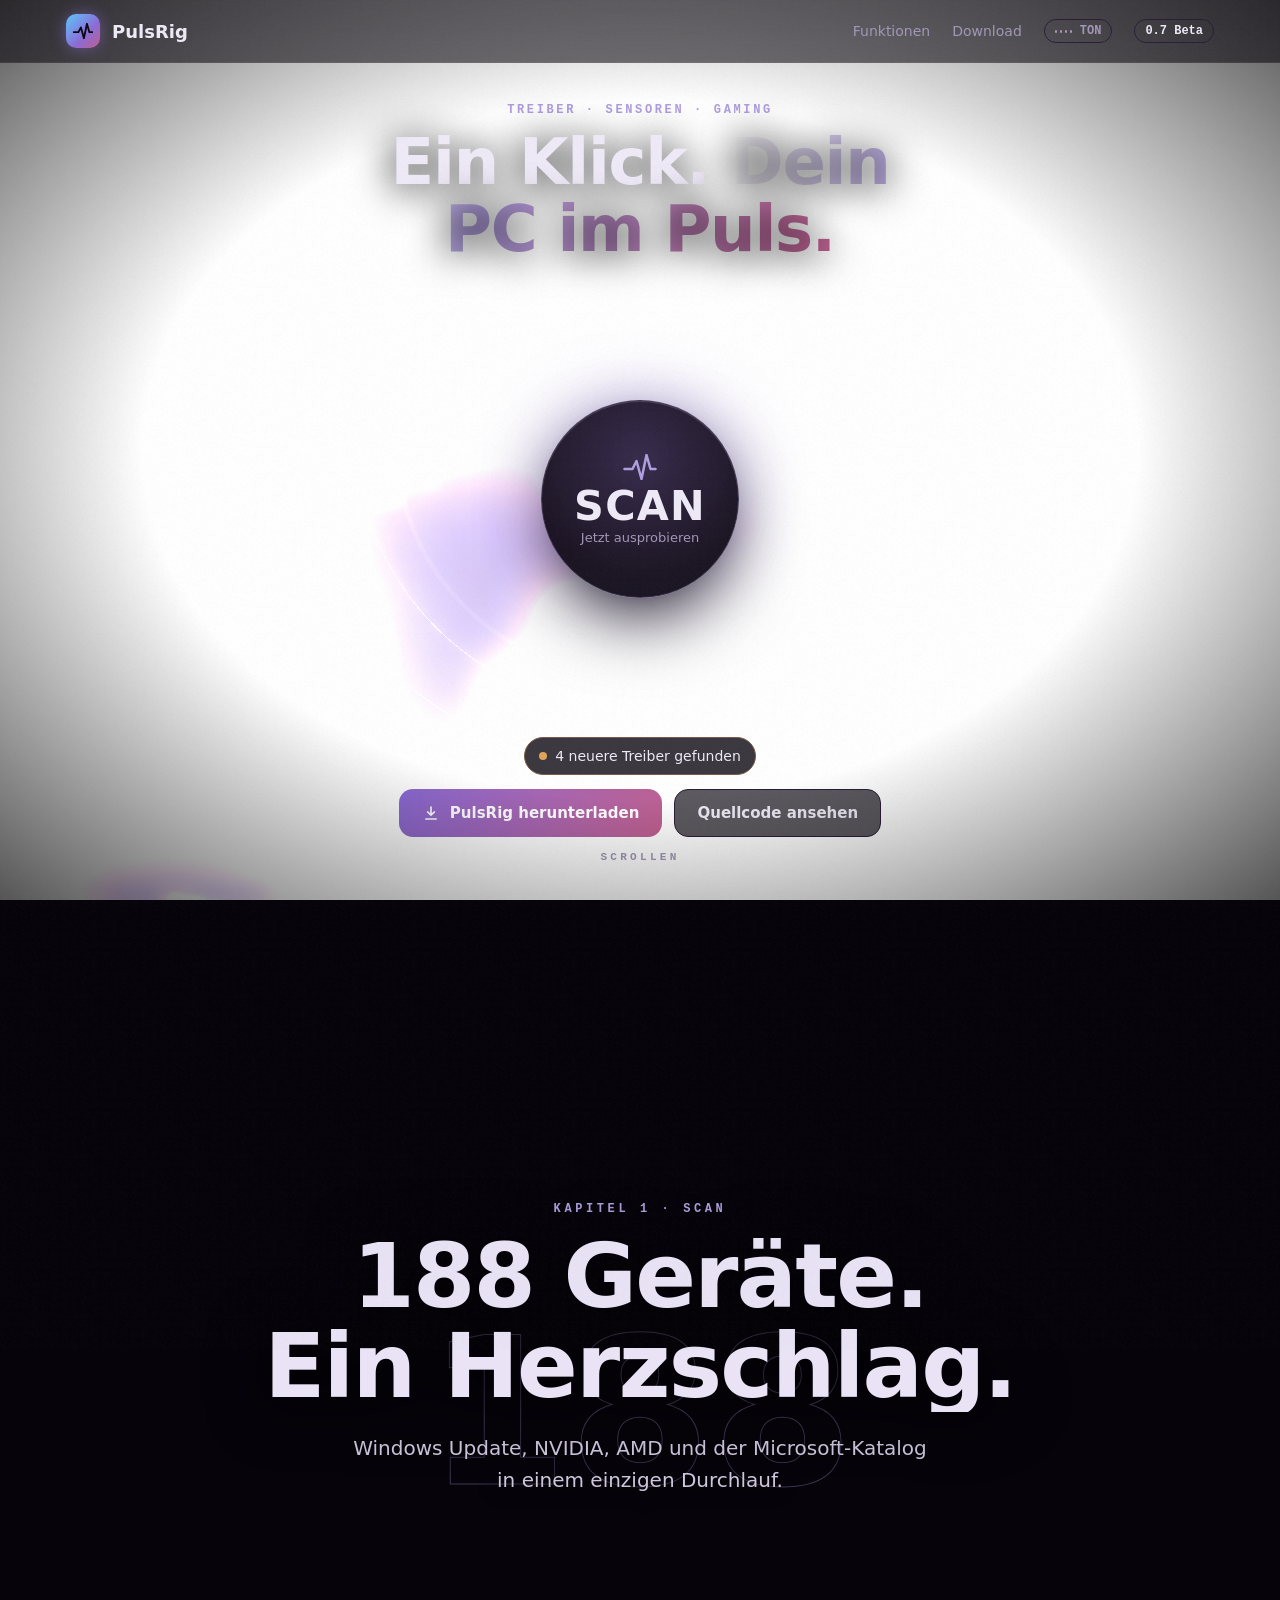
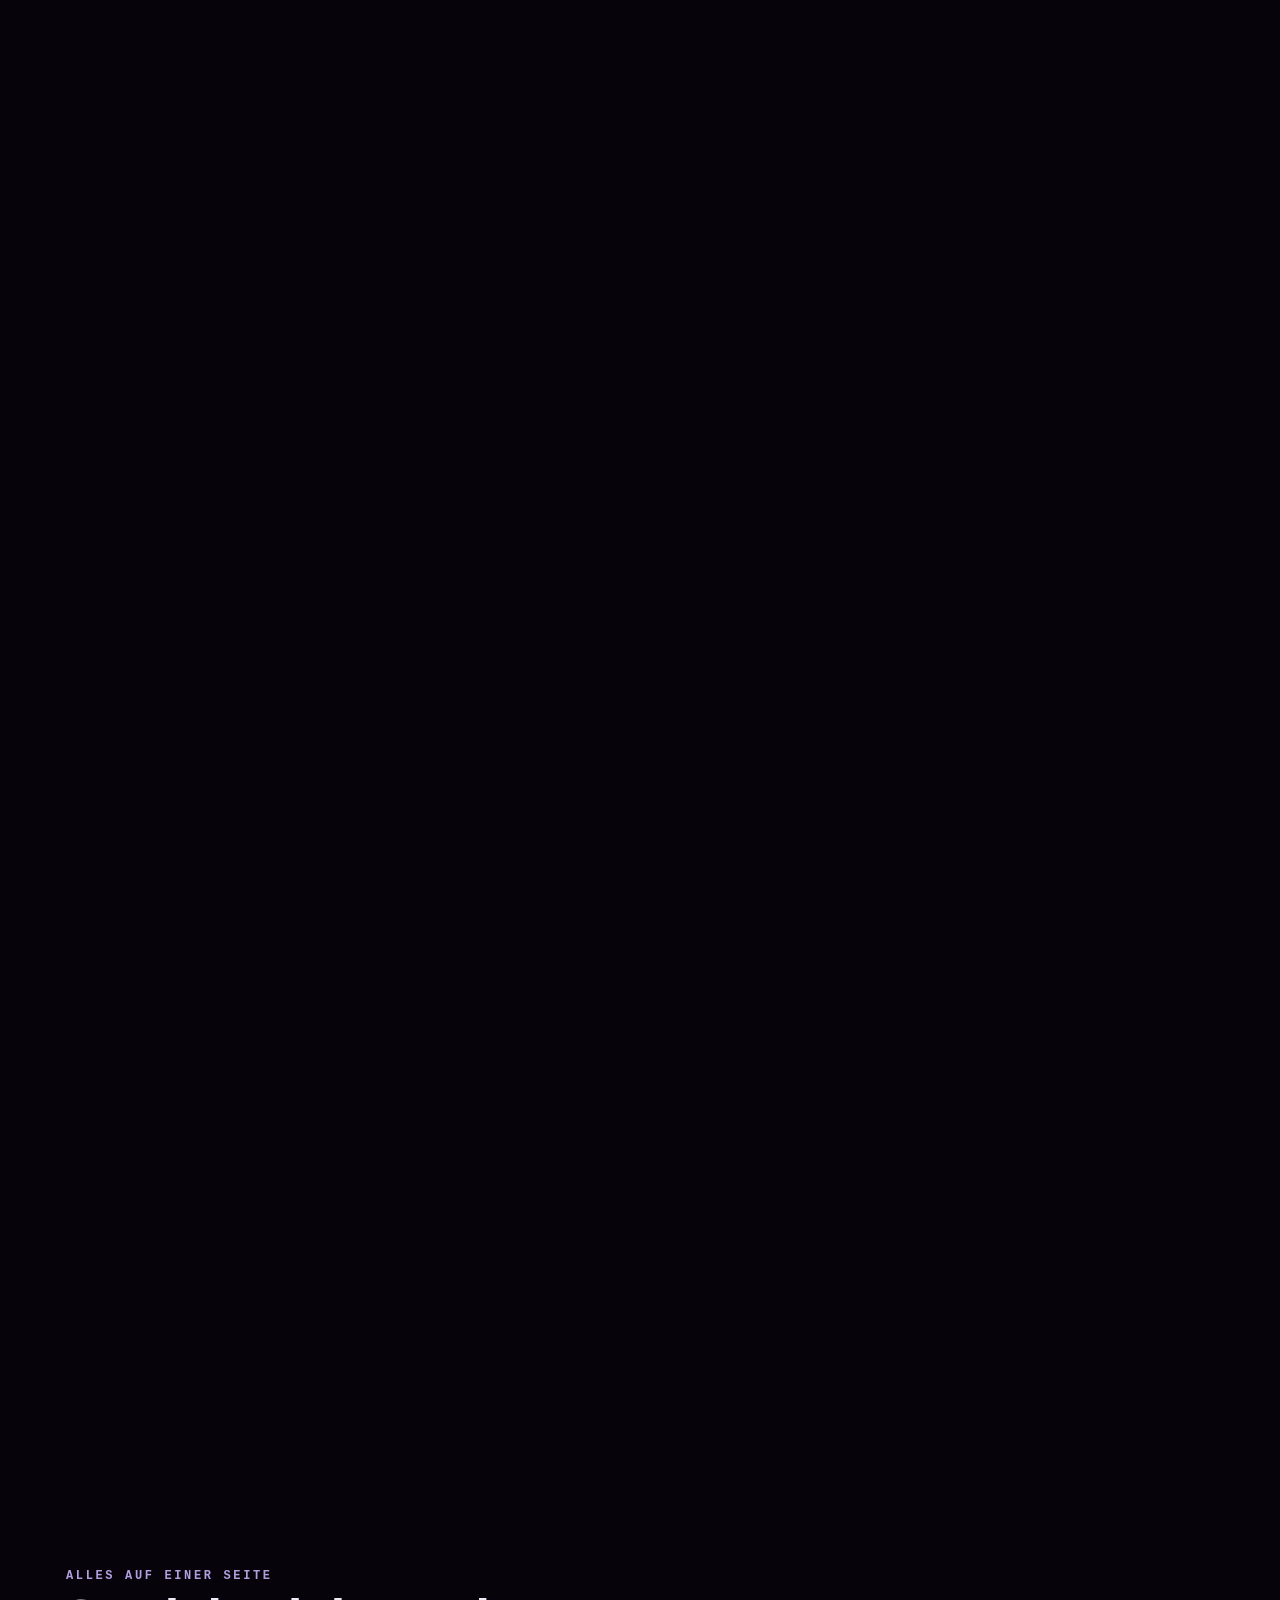
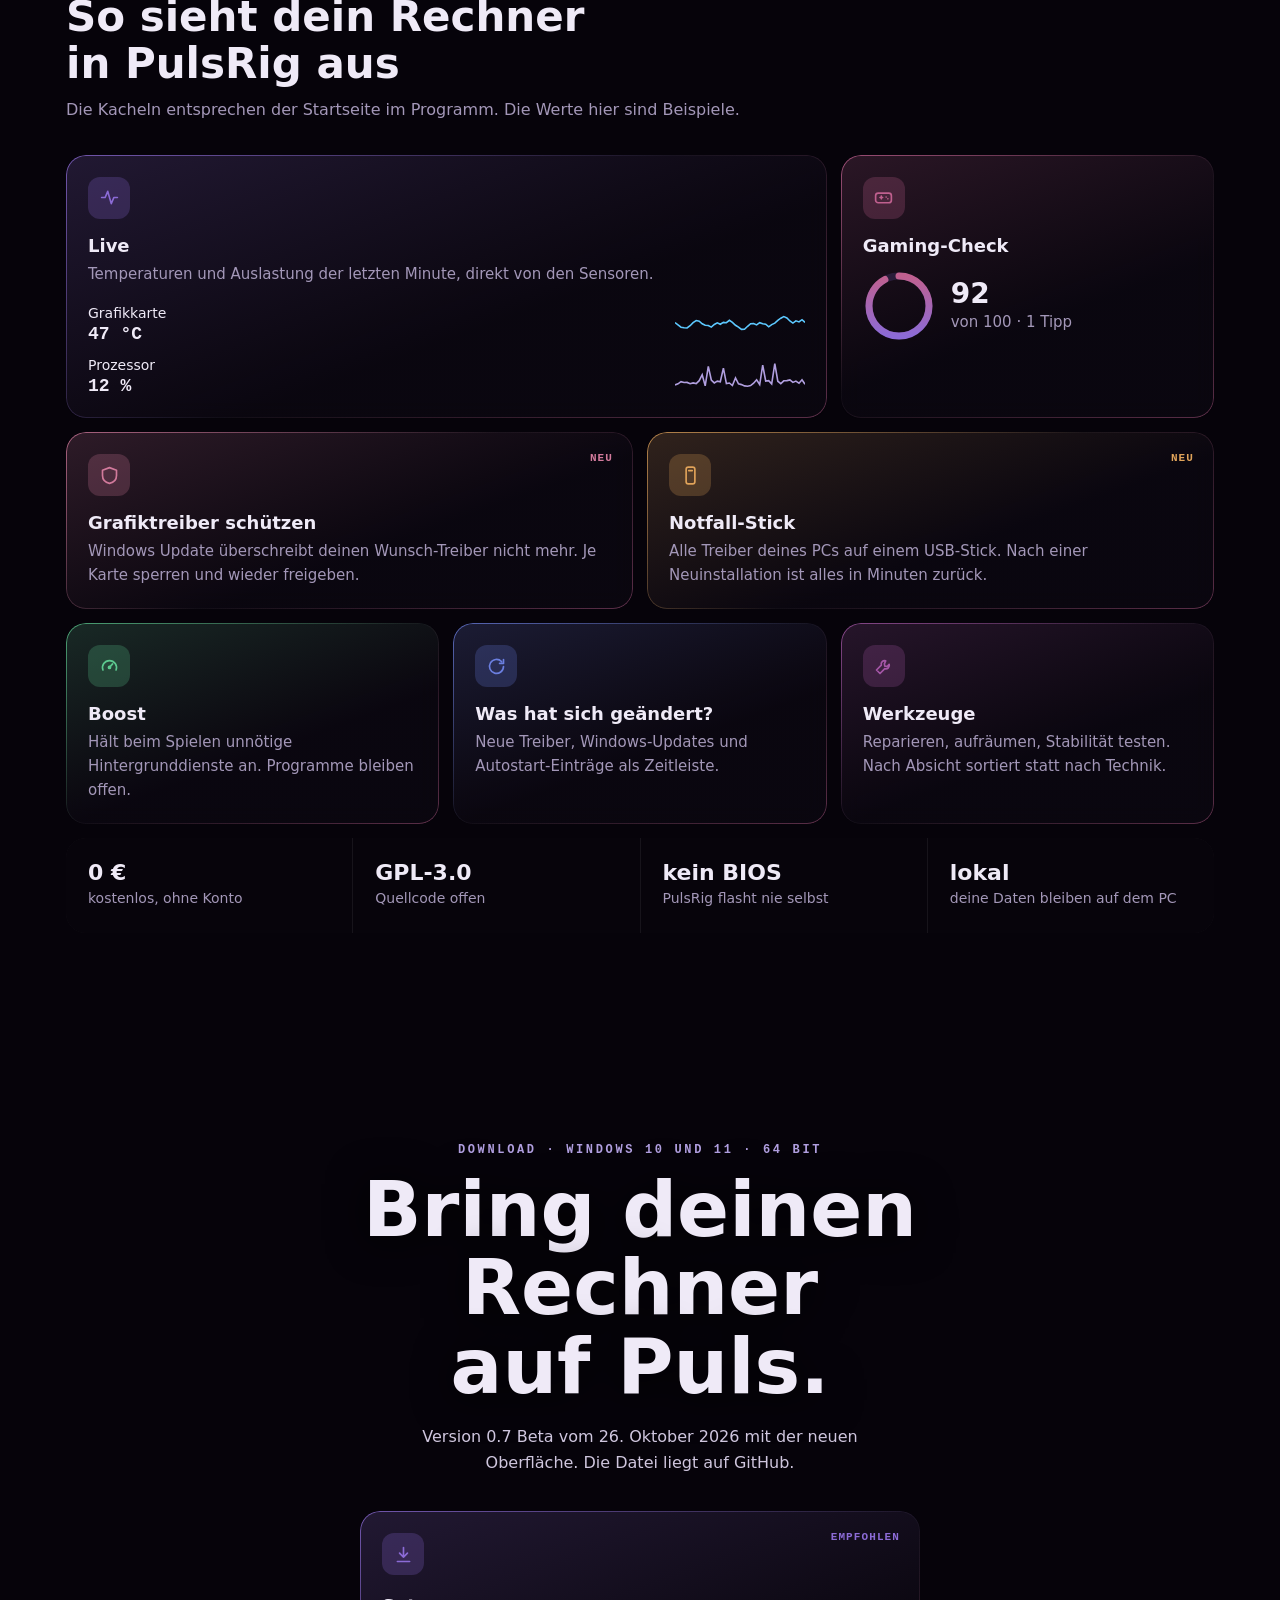
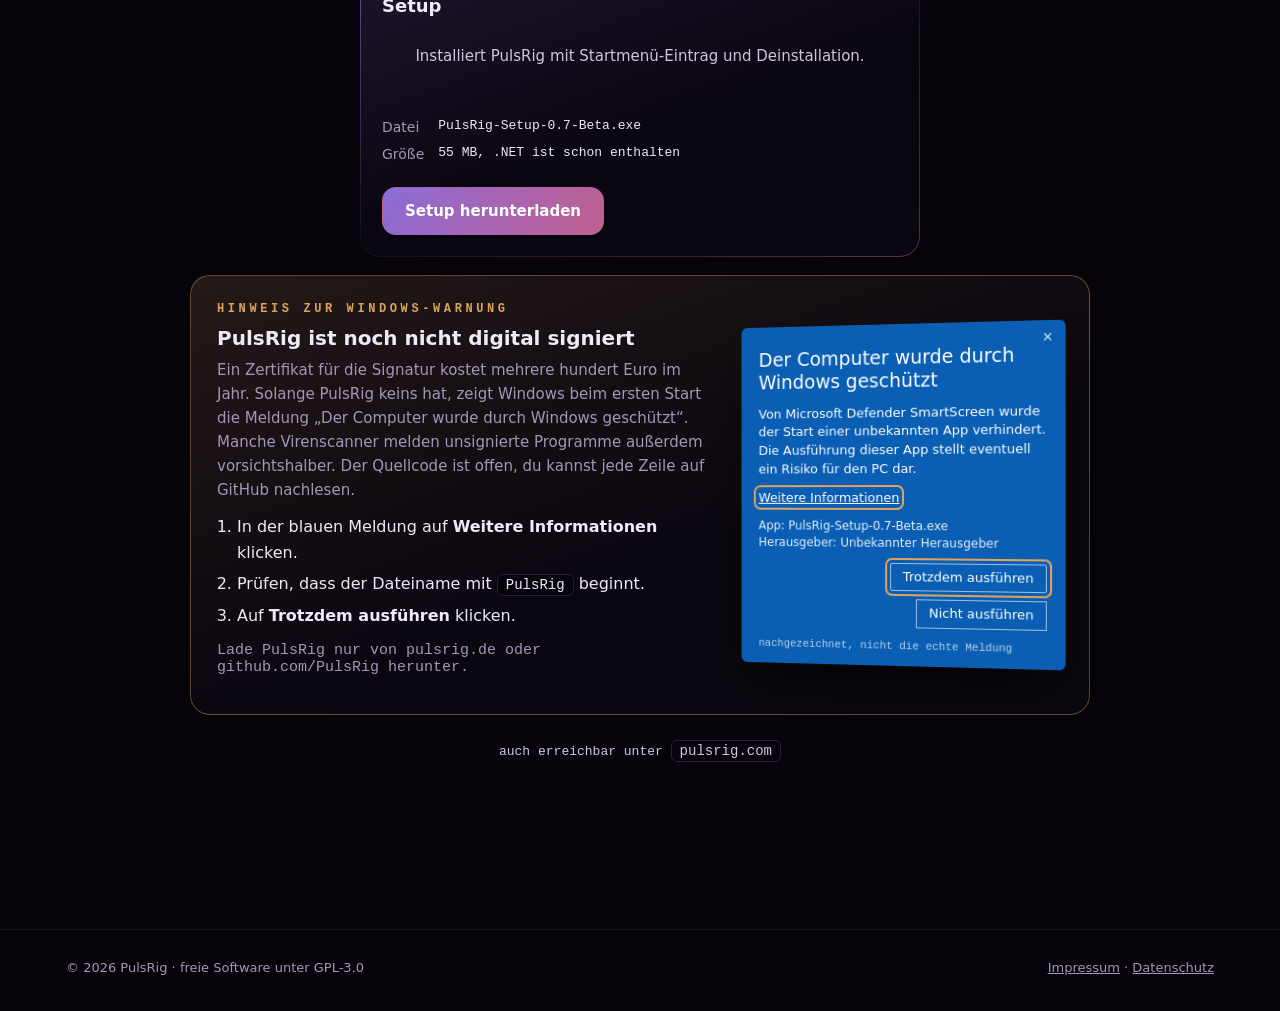
==== index.html @ 53584573 "Besucherzählung mit GoatCounter" ====
<!doctype html>
<html lang="de">
<head>
<meta charset="utf-8">
<meta name="viewport" content="width=device-width,initial-scale=1,viewport-fit=cover">
<title>PulsRig – Treiber, Sensoren, Gaming</title>
<meta name="description" content="PulsRig sucht neuere Treiber, zeigt Temperaturen live und macht deinen Windows-PC fit fürs Spielen. Kostenlos und quelloffen (GPL-3.0).">
<meta name="theme-color" content="#06030a">
<link rel="icon" href="data:image/svg+xml,%3Csvg xmlns='http://www.w3.org/2000/svg' viewBox='0 0 66 52'%3E%3Cpath d='M2 30h16l8-16 10 36 10-48 8 28h10' fill='none' stroke='%238c6bd6' stroke-width='6' stroke-linecap='round' stroke-linejoin='round'/%3E%3C/svg%3E">
<link rel="stylesheet" href="fonts/fonts.css">
<style>
/* Layout: eine durchgehende WebGL-Welt hinter der Seite – Herzmonitor-Ring im Zentrum einer Galaxie, die Kamera fliegt beim Scrollen hindurch. Inhalte schweben als Bento-Kacheln davor. */
:root{
  --bg:#06030a; --card:#0b0710; --line:#2a1d3a; --fg:#efeaf7; --muted:#a397b8;
  --a1:#8c6bd6; --a2:#a657a8; --a3:#c0608f; --ring:#b19fe0;
  --t-indigo:#6b7fe0; --t-rose:#d27a9c; --t-amber:#e0a35a; --t-green:#5cc98f;
  --display:"Unbounded","Segoe UI",system-ui,sans-serif;
  --body:"IBM Plex Sans","Segoe UI",system-ui,sans-serif;
  --mono:"JetBrains Mono",Consolas,ui-monospace,monospace;
  color-scheme:dark;
}
*{box-sizing:border-box}
html{scroll-padding-top:env(safe-area-inset-top,0px)}
body{margin:0;background:var(--bg);color:var(--fg);font:16px/1.6 var(--body);overflow-x:hidden}
[hidden]{display:none!important}
.wrap{max-width:1180px;margin:0 auto;padding-left:max(16px,env(safe-area-inset-left,0px));padding-right:max(16px,env(safe-area-inset-right,0px))}
a{color:inherit}
:focus-visible{outline:2px solid var(--ring);outline-offset:3px;border-radius:8px}
#gl{position:fixed;inset:0;width:100%;height:100%;z-index:0;display:block;background:radial-gradient(1000px 700px at 50% 40%,#150a24,var(--bg))}
main,header,footer{position:relative;z-index:1}

body::before{content:"";position:fixed;inset:0 0 auto;height:env(safe-area-inset-top,0px);z-index:10;background:var(--bg)}
header{position:sticky;top:env(safe-area-inset-top,0px);z-index:9;backdrop-filter:blur(12px);background:color-mix(in srgb,var(--bg) 55%,transparent);border-bottom:1px solid #ffffff0d}
header .wrap{display:flex;align-items:center;justify-content:space-between;gap:16px;padding-block:14px}
.logo{display:flex;align-items:center;gap:12px;font:700 18px var(--display);text-decoration:none}
.mark{width:34px;height:34px;border-radius:10px;display:grid;place-items:center;background:linear-gradient(135deg,#5cc8ff,var(--a1) 60%,var(--a3));box-shadow:0 0 18px -4px var(--a1)}
.mark svg{width:20px;height:16px}
nav{display:flex;align-items:center;gap:22px;font-size:14px;color:var(--muted)}
nav a{text-decoration:none}nav a:hover{color:var(--fg)}
.pill{font:600 12px var(--mono);border:1px solid var(--line);border-radius:999px;padding:4px 10px;color:var(--fg)}
.snd{background:none;cursor:pointer;display:inline-flex;align-items:center;gap:2px;color:var(--muted)}.snd i{width:2px;height:3px;background:currentColor;border-radius:1px;margin-right:1px}.snd i:last-of-type{margin-right:6px}
.snd[aria-pressed=true]{color:var(--fg);border-color:#b19fe080}.snd[aria-pressed=true] i{animation:eq .9s ease-in-out infinite}.snd i:nth-child(2){animation-delay:-.3s}.snd i:nth-child(3){animation-delay:-.6s}.snd i:nth-child(4){animation-delay:-.15s}
@keyframes eq{50%{height:11px}}
@media(max-width:700px){nav a{display:none}}

/* Hero */
.hero{position:relative;height:calc(100svh - 64px);min-height:620px;display:grid;grid-template-rows:auto 1fr auto;text-align:center;padding-block:40px 36px}
.eyebrow{font:600 12px var(--mono);letter-spacing:.22em;text-transform:uppercase;color:var(--ring)}
h1{font:800 clamp(32px,5.2vw,64px)/1.04 var(--display);margin:12px auto 0;max-width:18ch;text-wrap:balance;letter-spacing:-.02em;text-shadow:0 4px 40px #000}
h1 em{font-style:normal;background:linear-gradient(100deg,#fff,var(--ring) 35%,var(--a3));-webkit-background-clip:text;background-clip:text;color:transparent}
.scan{place-self:center;width:clamp(150px,22vh,220px);aspect-ratio:1;border-radius:50%;border:1px solid #b19fe040;cursor:pointer;color:var(--fg);
  background:radial-gradient(circle at 50% 30%,#2a1d40ee,#0d0715f0 70%);box-shadow:0 30px 80px -20px #000,inset 0 1px 0 #ffffff22,0 0 0 12px #ffffff06,0 0 80px -20px var(--a1);
  display:grid;place-content:center;gap:2px;font-family:var(--body);transition:transform .3s,box-shadow .3s}
.scan:hover{transform:scale(1.04);box-shadow:0 30px 80px -20px #000,inset 0 1px 0 #ffffff22,0 0 0 12px #ffffff0a,0 0 120px -10px var(--a1)}
.scan svg{width:38px;height:26px;margin:0 auto 4px}
.scan b{font:700 clamp(28px,4.6vh,44px)/1 var(--body);letter-spacing:.03em}
.scan small{color:var(--muted);font-size:13px;font-variant-numeric:tabular-nums}
.below{display:flex;flex-direction:column;align-items:center;gap:14px}
.found{display:inline-flex;align-items:center;gap:8px;font-size:14px;padding:7px 14px;border-radius:999px;background:#0b0710cc;border:1px solid color-mix(in srgb,var(--t-amber) 45%,var(--line));transition:opacity .4s}
.found i{width:8px;height:8px;border-radius:50%;background:var(--t-amber)}
.cta{display:flex;flex-wrap:wrap;justify-content:center;gap:12px}
.btn{display:inline-flex;align-items:center;gap:10px;padding:14px 22px;border-radius:14px;font:600 15px var(--body);text-decoration:none;border:1px solid var(--line);background:#0b0710aa;backdrop-filter:blur(8px);transition:transform .2s,box-shadow .2s,border-color .2s}
.btn.primary{background:linear-gradient(120deg,var(--a1),var(--a3));color:#fff;border-color:transparent}
.btn.primary:hover{transform:translateY(-2px);box-shadow:0 12px 40px -10px var(--a2)}
.btn.ghost:hover{border-color:var(--a1)}
.meta{font:13px var(--mono);color:var(--muted)}
.cue{font:600 11px var(--mono);letter-spacing:.3em;color:var(--muted);animation:cue 2s ease-in-out infinite}
@keyframes cue{50%{transform:translateY(6px);opacity:.5}}

/* Kapitel */
.chapters{position:relative;height:420vh}
.pin{position:sticky;top:0;height:100vh;display:grid;place-items:center;overflow:hidden}
.chap{position:absolute;max-width:min(980px,94vw);text-align:center;padding-inline:16px;transition:opacity .6s,transform 1s cubic-bezier(.2,.8,.2,1),filter .7s}
.chap:not(.on){opacity:0;transform:scale(1.15) translateY(20px);filter:blur(14px)}
.k{font:600 12px var(--mono);letter-spacing:.3em;color:var(--ring)}
.chap h2{font:800 clamp(36px,7vw,96px)/1 var(--display);margin:16px 0 0;text-wrap:balance;letter-spacing:-.02em;
  background:linear-gradient(100deg,#e9e3f5 40%,#fff 50%,#e9e3f5 60%);background-size:250% 100%;-webkit-background-clip:text;background-clip:text;color:transparent;animation:sweep 5s linear infinite;filter:drop-shadow(0 6px 30px #000)}
@keyframes sweep{from{background-position:150% 0}to{background-position:-100% 0}}
.chap p{color:#cfc6de;font-size:clamp(16px,1.8vw,20px);max-width:46ch;margin:20px auto 0;text-shadow:0 2px 20px #000}
.num{font:800 clamp(80px,16vw,220px)/1 var(--display);color:transparent;-webkit-text-stroke:1px #b19fe055;position:absolute;inset:auto 0 -.1em;z-index:-1;font-variant-numeric:tabular-nums}
.prog{position:absolute;bottom:40px;left:50%;transform:translateX(-50%);display:flex;gap:8px}
.prog i{width:34px;height:3px;border-radius:2px;background:#ffffff1a;overflow:hidden;position:relative}
.prog i b{position:absolute;inset:0;background:var(--ring);transform-origin:left;transform:scaleX(0)}

/* Bento */
section.blk{padding-block:90px}
.sec-head{display:flex;flex-direction:column;gap:10px;margin-bottom:32px;max-width:700px}
h2.h{font:700 clamp(26px,3.4vw,42px)/1.12 var(--display);margin:0;text-wrap:balance}
.sec-head p{margin:0;color:var(--muted)}
.bento{display:grid;grid-template-columns:repeat(6,1fr);gap:14px}
.tile{--tone:var(--a1);position:relative;grid-column:span 2;min-width:0;padding:22px;border-radius:20px;background:linear-gradient(160deg,color-mix(in srgb,var(--tone) 18%,#0b0710e6),#0b0710e6 60%);backdrop-filter:blur(10px);transform-style:preserve-3d;transition:transform .15s ease-out}
.tile::before{content:"";position:absolute;inset:0;border-radius:inherit;padding:1px;background:linear-gradient(150deg,color-mix(in srgb,var(--tone) 75%,transparent),#ffffff08 50%,color-mix(in srgb,var(--a3) 45%,transparent));-webkit-mask:linear-gradient(#000 0 0) content-box,linear-gradient(#000 0 0);-webkit-mask-composite:xor;mask-composite:exclude;pointer-events:none}
.tile::after{content:"";position:absolute;inset:0;border-radius:inherit;pointer-events:none;opacity:0;transition:opacity .3s;background:radial-gradient(320px circle at var(--mx,50%) var(--my,50%),color-mix(in srgb,var(--tone) 26%,transparent),transparent 60%)}
.tile:hover::after{opacity:1}
.tile.wide{grid-column:span 3}.tile.big{grid-column:span 4}
.ic{width:42px;height:42px;border-radius:12px;display:grid;place-items:center;background:color-mix(in srgb,var(--tone) 24%,transparent);color:var(--tone);transform:translateZ(34px)}
.ic svg{width:21px;height:21px;fill:none;stroke:currentColor;stroke-width:1.9;stroke-linecap:round;stroke-linejoin:round}
.tile h3{font:600 18px var(--display);margin:16px 0 6px;transform:translateZ(20px)}
.tile p{margin:0;color:var(--muted);font-size:15px;transform:translateZ(10px)}
.tag{position:absolute;top:20px;right:20px;font:600 11px var(--mono);letter-spacing:.1em;color:var(--tone)}
.live{display:grid;gap:10px;margin-top:16px}
.lv{display:grid;grid-template-columns:1fr 130px;align-items:center;gap:12px;font-size:14px}
.lv b{display:block;font:600 18px var(--mono);font-variant-numeric:tabular-nums}
.lv svg{width:130px;height:30px}.lv path{fill:none;stroke-width:1.6}
.gauge{display:flex;align-items:center;gap:16px;margin-top:14px}
.gauge svg{width:72px;height:72px}.gauge b{font:700 28px var(--display)}
@media(max-width:900px){.tile,.tile.wide{grid-column:span 3}.tile.big{grid-column:span 6}}
@media(max-width:600px){.bento{grid-template-columns:1fr}.tile,.tile.wide,.tile.big{grid-column:auto}}
.promise{display:grid;grid-template-columns:repeat(4,1fr);gap:1px;background:#ffffff12;border-radius:20px;overflow:hidden;margin-top:14px}
@media(max-width:800px){.promise{grid-template-columns:1fr 1fr}}
.promise div{background:#06030ae0;padding:22px}
.promise strong{display:block;font:700 22px var(--display)}
.promise span{color:var(--muted);font-size:14px}
.dl{text-align:center;padding-block:120px 140px}
.dl h2{font:800 clamp(34px,6vw,80px)/1.02 var(--display);margin:14px auto 0;max-width:14ch;text-wrap:balance;text-shadow:0 4px 40px #000}
.dl p{color:#cfc6de;max-width:52ch;margin:18px auto 30px}
.files{display:grid;grid-template-columns:1fr;gap:14px;max-width:560px;margin:36px auto 0;text-align:left}
@media(max-width:700px){.files{grid-template-columns:1fr}}
.file{display:flex;flex-direction:column;gap:4px}
.file dl{display:grid;grid-template-columns:auto 1fr;gap:4px 14px;margin:14px 0 18px;font-size:14px}
.file dt{color:var(--muted)}.file dd{margin:0;font-family:var(--mono);font-size:13px;overflow-wrap:anywhere}
.file .btn{align-self:flex-start;margin-top:auto}
.warn{display:grid;grid-template-columns:1.2fr .8fr;gap:28px;align-items:center;max-width:900px;margin:18px auto 0;text-align:left;padding:26px;border-radius:20px;
  background:linear-gradient(160deg,color-mix(in srgb,var(--t-amber) 12%,#0b0710e6),#0b0710e6 60%);border:1px solid color-mix(in srgb,var(--t-amber) 40%,transparent);backdrop-filter:blur(10px)}
@media(max-width:800px){.warn{grid-template-columns:1fr}}
.warn h3{font:600 20px var(--display);margin:10px 0 8px}
.warn p{margin:0 0 12px;max-width:none;color:var(--muted);font-size:15px}
.warn ol{margin:0 0 14px;padding-left:20px;display:grid;gap:6px}
.warn li b{color:var(--fg)}
.ss{margin:0;background:#0a5fb4;color:#fff;border-radius:6px;padding:18px 18px 14px;font:13px/1.45 "Segoe UI",system-ui,sans-serif;position:relative;box-shadow:0 20px 50px -15px #000;transform:perspective(900px) rotateY(-8deg)}
.ss-x{position:absolute;top:8px;right:12px;opacity:.8}
.ss-t{font-size:19px;line-height:1.2;margin:4px 0 12px;font-weight:300}
.ss-p{margin-bottom:10px}.ss-p.small{font-size:12px;opacity:.9}
.ss-l{margin-bottom:10px}
.ss-b{display:flex;gap:8px;justify-content:flex-end;flex-wrap:wrap}
.box{border:1px solid #ffffff99;padding:4px 12px}
.hl{outline:2px solid var(--t-amber);outline-offset:3px;border-radius:2px;text-decoration:underline}
.box.hl{text-decoration:none}
.ss figcaption{margin-top:12px;font:11px var(--mono);opacity:.7}
code{font:14px var(--mono);background:#06030a;border:1px solid var(--line);padding:2px 8px;border-radius:6px}
footer{border-top:1px solid #ffffff12;padding-block:28px;color:var(--muted);font-size:13px;background:#06030ad0}
footer .wrap{display:flex;flex-wrap:wrap;justify-content:space-between;gap:12px}

/* Kino-Schicht */
.grain{position:fixed;inset:-50%;z-index:20;pointer-events:none;opacity:.055;background-image:url("data:image/svg+xml,%3Csvg xmlns='http://www.w3.org/2000/svg' width='160' height='160'%3E%3Cfilter id='n'%3E%3CfeTurbulence baseFrequency='.9' numOctaves='2'/%3E%3C/filter%3E%3Crect width='100%25' height='100%25' filter='url(%23n)'/%3E%3C/svg%3E");animation:grain 1s steps(6) infinite}
@keyframes grain{33%{transform:translate(-4%,3%)}66%{transform:translate(3%,-5%)}}
.vignette{position:fixed;inset:0;z-index:2;pointer-events:none;background:radial-gradient(ellipse at center,transparent 55%,#000a 100%)}
.bars{position:fixed;inset:0;z-index:19;pointer-events:none}
.bars::before,.bars::after{content:"";position:absolute;left:0;right:0;height:0;background:#000;transition:height .8s cubic-bezier(.7,0,.2,1)}
.bars::before{top:0}.bars::after{bottom:0}
body.cine .bars::before,body.cine .bars::after{height:8vh}
#intro{position:fixed;inset:0;z-index:30;background:#000;display:grid;place-items:center;transition:opacity 1.1s ease .1s}
#intro.done{opacity:0;pointer-events:none}
#intro svg{width:min(1100px,96vw);height:200px;overflow:visible}
#intro .ecg{fill:none;stroke:#d9cfff;stroke-width:3;stroke-linecap:round;stroke-linejoin:round;filter:drop-shadow(0 0 6px #b19fe0) drop-shadow(0 0 22px #8c6bd6) drop-shadow(0 0 60px #c0608f);stroke-dasharray:2600;stroke-dashoffset:2600;animation:ecg 2.3s cubic-bezier(.6,0,.3,1) forwards}
@keyframes ecg{to{stroke-dashoffset:0}}
#intro .word{position:absolute;font:800 clamp(40px,9vw,128px)/1 var(--display);color:transparent;background:linear-gradient(90deg,#fff0,#fff 40%,#c9bbf0 50%,#fff 60%,#fff0);background-size:300% 100%;-webkit-background-clip:text;background-clip:text;opacity:0;animation:word 1.7s ease 2s forwards}
@keyframes word{0%{opacity:0;letter-spacing:.7em;background-position:100% 0;filter:blur(14px)}60%{opacity:1;filter:blur(0)}100%{opacity:1;letter-spacing:.12em;background-position:0 0}}
#intro .sub{position:absolute;top:calc(50% + clamp(50px,7vw,100px));font:600 12px var(--mono);letter-spacing:.5em;color:#b19fe0;opacity:0;animation:fade 1s ease 2.9s forwards}
@keyframes fade{to{opacity:1}}
#intro .bar{position:absolute;left:0;right:0;height:11vh;background:#000;z-index:2}
#intro .bar.t{top:0}#intro .bar.b{bottom:0}
#skip{position:absolute;right:max(20px,env(safe-area-inset-right,0px));bottom:calc(11vh + 16px);z-index:3;background:none;border:1px solid #ffffff30;color:#ffffffa0;font:600 12px var(--mono);letter-spacing:.14em;padding:8px 14px;border-radius:999px;cursor:pointer}
.flash{position:fixed;inset:0;z-index:29;pointer-events:none;background:radial-gradient(circle,#fff,#c9bbf0 12%,#8c6bd6 30%,transparent 70%);opacity:0}
.flash.go{animation:flash 1.3s ease-out}
@keyframes flash{0%{opacity:.4;transform:scale(.2)}100%{opacity:0;transform:scale(2.6)}}
.hero>*{transition:transform 1.4s cubic-bezier(.2,.8,.2,1),filter 1.4s,opacity 1.4s}
body.pre-intro .hero>*{transform:translateY(30px) scale(.94);filter:blur(8px)}

.rv{transition:transform .9s cubic-bezier(.2,.7,.2,1)}
.rv.pre{transform:translateY(30px)}
@media (prefers-reduced-motion:reduce){*,*::before,*::after{animation:none!important;transition:none!important}#intro{display:none}.rv.pre{transform:none}
  .chapters{height:auto}.pin{position:static;height:auto;display:grid;gap:80px;padding-block:80px}.chap{position:static}.chap:not(.on){opacity:1;transform:none;filter:none}.prog,.num{display:none}}
</style>
</head>
<body>

<canvas id="gl" aria-hidden="true"></canvas>
<div class="vignette" aria-hidden="true"></div>
<div class="bars" aria-hidden="true"></div>
<div class="grain" aria-hidden="true"></div>
<div class="flash" id="flash" aria-hidden="true"></div>
<div id="intro" aria-hidden="true">
  <div class="bar t"></div><div class="bar b"></div>
  <svg viewBox="0 0 1100 200"><path class="ecg" d="M0 110 H330 l20 -12 l14 12 h40 l16 -90 l22 160 l18 -100 l12 30 h60 l14 -8 l12 8 H700 l20 -12 l14 12 h30 l16 -70 l22 120 l18 -70 h200"/></svg>
  <div class="word">PULSRIG</div>
  <div class="sub">DEIN PC IM TAKT</div>
  <button type="button" id="skip">ÜBERSPRINGEN</button>
</div>

<header>
  <div class="wrap">
    <a class="logo" href="#top" aria-label="PulsRig Startseite">
      <span class="mark"><svg viewBox="0 0 66 52" aria-hidden="true"><path d="M2 30h16l8-16 10 36 10-48 8 28h10" fill="none" stroke="#0b0710" stroke-width="6" stroke-linecap="round" stroke-linejoin="round"/></svg></span>
      PulsRig
    </a>
    <nav><a href="#funktionen">Funktionen</a><a href="#download">Download</a><button type="button" class="pill snd" id="snd" aria-pressed="false" aria-label="Hintergrundklang ein oder aus"><i></i><i></i><i></i><i></i>TON</button><span class="pill">0.7 Beta</span></nav>
  </div>
</header>

<main id="top">
  <div class="hero wrap">
    <div>
      <div class="eyebrow">Treiber · Sensoren · Gaming</div>
      <h1>Ein Klick. <em>Dein PC im Puls.</em></h1>
    </div>
    <button class="scan" id="scan" type="button" aria-label="SCAN ausprobieren">
      <svg viewBox="0 0 66 52" aria-hidden="true"><path d="M2 30h16l8-16 10 36 10-48 8 28h10" fill="none" stroke="#b19fe0" stroke-width="5" stroke-linecap="round" stroke-linejoin="round"/></svg>
      <b>SCAN</b><small id="scanSub">Jetzt ausprobieren</small>
    </button>
    <div class="below">
      <div class="found" id="found"><i></i><span id="foundText">4 neuere Treiber gefunden</span></div>
      <div class="cta">
        <a class="btn primary" href="https://github.com/PulsRig/PulsRig/releases/latest/download/PulsRig-Setup-0.7-Beta.exe">
          <svg width="18" height="18" viewBox="0 0 24 24" fill="none" stroke="currentColor" stroke-width="2.2" stroke-linecap="round" stroke-linejoin="round"><path d="M12 4v11m0 0-4.5-4.5M12 15l4.5-4.5M5 20h14"/></svg>
          PulsRig herunterladen</a>
        <a class="btn ghost" href="https://github.com/PulsRig/PulsRig-Code" target="_blank" rel="noopener">Quellcode ansehen</a>
      </div>
      <div class="cue">SCROLLEN</div>
    </div>
  </div>

  <section class="chapters" id="chapters" aria-label="Was PulsRig macht">
    <div class="pin">
      <div class="chap on"><div class="num">188</div><div class="k">KAPITEL 1 · SCAN</div><h2>188 Geräte. Ein Herzschlag.</h2><p>Windows Update, NVIDIA, AMD und der Microsoft-Katalog in einem einzigen Durchlauf.</p></div>
      <div class="chap"><div class="num">°C</div><div class="k">KAPITEL 2 · LIVE</div><h2>Jedes Grad. Jedes Megahertz.</h2><p>Temperatur, Takt und Auslastung in Echtzeit, auch unter Volllast im Stabilitätstest.</p></div>
      <div class="chap"><div class="num">92</div><div class="k">KAPITEL 3 · BOOST</div><h2>Wenn das Spiel startet, wird es still.</h2><p>Unnötige Dienste pausieren. Der Gaming-Check zeigt, was noch bremst.</p></div>
      <div class="chap"><div class="num">USB</div><div class="k">KAPITEL 4 · SCHUTZ</div><h2>Nichts geht verloren.</h2><p>Grafiktreiber gesperrt gegen Windows Update, alle Treiber auf dem Notfall-Stick.</p></div>
      <div class="prog" aria-hidden="true"><i><b></b></i><i><b></b></i><i><b></b></i><i><b></b></i></div>
    </div>
  </section>

  <section class="blk" id="funktionen">
    <div class="wrap">
      <div class="sec-head rv">
        <div class="eyebrow">Alles auf einer Seite</div>
        <h2 class="h">So sieht dein Rechner in PulsRig aus</h2>
        <p>Die Kacheln entsprechen der Startseite im Programm. Die Werte hier sind Beispiele.</p>
      </div>
      <div class="bento">
        <article class="tile big rv" style="--tone:var(--a1)">
          <div class="ic"><svg viewBox="0 0 24 24"><path d="M3 12h4l3-7 4 14 3-7h4"/></svg></div>
          <h3>Live</h3><p>Temperaturen und Auslastung der letzten Minute, direkt von den Sensoren.</p>
          <div class="live">
            <div class="lv"><span>Grafikkarte<b id="lv1">45 °C</b></span><svg viewBox="0 0 130 30"><path id="sp1" stroke="#5cc8ff"/></svg></div>
            <div class="lv"><span>Prozessor<b id="lv2">14 %</b></span><svg viewBox="0 0 130 30"><path id="sp2" stroke="#b19fe0"/></svg></div>
          </div>
        </article>
        <article class="tile rv" style="--tone:var(--a3)">
          <div class="ic"><svg viewBox="0 0 24 24"><rect x="3" y="7" width="18" height="11" rx="3"/><path d="M8 12h3m-1.5-1.5v3M15 11.5h.01M17 13.5h.01"/></svg></div>
          <h3>Gaming-Check</h3>
          <div class="gauge"><svg viewBox="0 0 72 72"><defs><linearGradient id="gg"><stop offset="0" stop-color="#8c6bd6"/><stop offset="1" stop-color="#c0608f"/></linearGradient></defs><circle cx="36" cy="36" r="30" fill="none" stroke="#2a1d3a" stroke-width="7"/><circle cx="36" cy="36" r="30" fill="none" stroke="url(#gg)" stroke-width="7" stroke-linecap="round" stroke-dasharray="188.5" stroke-dashoffset="15" transform="rotate(-90 36 36)"/></svg><div><b>92</b><p>von 100 · 1 Tipp</p></div></div>
        </article>
        <article class="tile wide rv" style="--tone:var(--t-rose)">
          <div class="ic"><svg viewBox="0 0 24 24"><path d="M12 3 4 6v6c0 5 3.5 8 8 9 4.5-1 8-4 8-9V6z"/></svg></div>
          <h3>Grafiktreiber schützen</h3><p>Windows Update überschreibt deinen Wunsch-Treiber nicht mehr. Je Karte sperren und wieder freigeben.</p><span class="tag">NEU</span>
        </article>
        <article class="tile wide rv" style="--tone:var(--t-amber)">
          <div class="ic"><svg viewBox="0 0 24 24"><rect x="7" y="2.5" width="10" height="19" rx="2.5"/><path d="M10 6.5h4"/></svg></div>
          <h3>Notfall-Stick</h3><p>Alle Treiber deines PCs auf einem USB-Stick. Nach einer Neuinstallation ist alles in Minuten zurück.</p><span class="tag">NEU</span>
        </article>
        <article class="tile rv" style="--tone:var(--t-green)">
          <div class="ic"><svg viewBox="0 0 24 24"><path d="M4.5 16a8 8 0 1 1 15 0"/><path d="m12 13 3.5-4"/><circle cx="12" cy="13" r="1.2"/></svg></div>
          <h3>Boost</h3><p>Hält beim Spielen unnötige Hintergrunddienste an. Programme bleiben offen.</p>
        </article>
        <article class="tile rv" style="--tone:var(--t-indigo)">
          <div class="ic"><svg viewBox="0 0 24 24"><path d="M20 12a8 8 0 1 1-2.3-5.7M20 4v4.5h-4.5"/></svg></div>
          <h3>Was hat sich geändert?</h3><p>Neue Treiber, Windows-Updates und Autostart-Einträge als Zeitleiste.</p>
        </article>
        <article class="tile rv" style="--tone:var(--a2)">
          <div class="ic"><svg viewBox="0 0 24 24"><path d="M14.5 5.5a4 4 0 0 0-5 5L4 16l4 4 5.5-5.5a4 4 0 0 0 5-5l-2.5 2.5-2.5-.5-.5-2.5z"/></svg></div>
          <h3>Werkzeuge</h3><p>Reparieren, aufräumen, Stabilität testen. Nach Absicht sortiert statt nach Technik.</p>
        </article>
      </div>
      <div class="promise rv">
        <div><strong>0 €</strong><span>kostenlos, ohne Konto</span></div>
        <div><strong>GPL-3.0</strong><span>Quellcode offen</span></div>
        <div><strong>kein BIOS</strong><span>PulsRig flasht nie selbst</span></div>
        <div><strong>lokal</strong><span>deine Daten bleiben auf dem PC</span></div>
      </div>
    </div>
  </section>

  <section class="dl wrap" id="download">
    <div class="eyebrow">Download · Windows 10 und 11 · 64 Bit</div>
    <h2>Bring deinen Rechner auf Puls.</h2>
    <p>Version 0.7 Beta vom 26. Oktober 2026 mit der neuen Oberfläche. Die Datei liegt auf GitHub.</p>

    <div class="files">
      <article class="file tile" style="--tone:var(--a1)">
        <span class="tag">EMPFOHLEN</span>
        <div class="ic"><svg viewBox="0 0 24 24"><path d="M12 4v11m0 0-4.5-4.5M12 15l4.5-4.5M5 20h14"/></svg></div>
        <h3>Setup</h3>
        <p>Installiert PulsRig mit Startmenü-Eintrag und Deinstallation.</p>
        <dl><dt>Datei</dt><dd>PulsRig-Setup-0.7-Beta.exe</dd><dt>Größe</dt><dd>55 MB, .NET ist schon enthalten</dd></dl>
        <a class="btn primary" href="https://github.com/PulsRig/PulsRig/releases/latest/download/PulsRig-Setup-0.7-Beta.exe">Setup herunterladen</a>
      </article>
    </div>

    <div class="warn">
      <div class="warn-text">
        <div class="k" style="color:var(--t-amber)">HINWEIS ZUR WINDOWS-WARNUNG</div>
        <h3>PulsRig ist noch nicht digital signiert</h3>
        <p>Ein Zertifikat für die Signatur kostet mehrere hundert Euro im Jahr. Solange PulsRig keins hat, zeigt Windows beim ersten Start die Meldung „Der Computer wurde durch Windows geschützt“. Manche Virenscanner melden unsignierte Programme außerdem vorsichtshalber. Der Quellcode ist offen, du kannst jede Zeile auf GitHub nachlesen.</p>
        <ol>
          <li>In der blauen Meldung auf <b>Weitere Informationen</b> klicken.</li>
          <li>Prüfen, dass der Dateiname mit <code>PulsRig</code> beginnt.</li>
          <li>Auf <b>Trotzdem ausführen</b> klicken.</li>
        </ol>
        <p class="meta">Lade PulsRig nur von pulsrig.de oder github.com/PulsRig herunter.</p>
      </div>
      <figure class="ss" aria-label="So sieht die Windows-Meldung aus (nachgezeichnet)">
        <div class="ss-x">✕</div>
        <div class="ss-t">Der Computer wurde durch Windows geschützt</div>
        <div class="ss-p">Von Microsoft Defender SmartScreen wurde der Start einer unbekannten App verhindert. Die Ausführung dieser App stellt eventuell ein Risiko für den PC dar.</div>
        <div class="ss-l"><span class="hl">Weitere Informationen</span></div>
        <div class="ss-p small">App: PulsRig-Setup-0.7-Beta.exe<br>Herausgeber: Unbekannter Herausgeber</div>
        <div class="ss-b"><span class="hl box">Trotzdem ausführen</span><span class="box">Nicht ausführen</span></div>
        <figcaption>nachgezeichnet, nicht die echte Meldung</figcaption>
      </figure>
    </div>
    <p class="meta" style="margin-top:28px">auch erreichbar unter <code>pulsrig.com</code></p>
  </section>
</main>
<footer><div class="wrap"><span>© 2026 PulsRig · freie Software unter GPL-3.0</span><span><a href="impressum.html">Impressum</a> · <a href="datenschutz.html">Datenschutz</a></span></div></footer>

<script src="js/three.min.js"></script>
<script src="js/CopyShader.js"></script>
<script src="js/LuminosityHighPassShader.js"></script>
<script src="js/EffectComposer.js"></script>
<script src="js/RenderPass.js"></script>
<script src="js/ShaderPass.js"></script>
<script src="js/UnrealBloomPass.js"></script>
<script>
const still=matchMedia('(prefers-reduced-motion: reduce)').matches;
const clamp=(v,a,b)=>Math.min(b,Math.max(a,v)), ease=t=>t<.5?4*t*t*t:1-Math.pow(-2*t+2,3)/2;

/* ===== WebGL-Welt ===== */
const World=(function(){
  if(!window.THREE)return null;
  const cv=document.getElementById('gl');
  const r=new THREE.WebGLRenderer({canvas:cv,antialias:true,alpha:true});
  r.setPixelRatio(Math.min(devicePixelRatio,1.75));
  const scene=new THREE.Scene();
  scene.fog=new THREE.FogExp2(0x06030a,.028);
  const cam=new THREE.PerspectiveCamera(42,1,.05,300);

  /* Herzmonitor-Ring als leuchtende Röhre: drei Schläge je Runde, Lichtkopf mit Schweif im Shader */
  const R=1.35;
  function bump(u){if(u<.40||u>.62)return 0;const k=(u-.40)/.22;return k<.25?-k/.25*4:k<.5?-4+(k-.25)/.25*22:k<.75?18-(k-.5)/.25*26:-8+(k-.75)/.25*8}
  class Beat extends THREE.Curve{getPoint(t){const a=Math.PI/2-t*Math.PI*2,rr=R+bump((t*3)%1)*.016;return new THREE.Vector3(Math.cos(a)*rr,Math.sin(a)*rr,0)}}
  const curve=new Beat();
  const ringU={uHead:{value:0},uBoost:{value:0}};
  const ringMat=new THREE.ShaderMaterial({uniforms:ringU,transparent:true,depthWrite:false,blending:THREE.AdditiveBlending,
    vertexShader:`varying vec2 vUv;void main(){vUv=uv;gl_Position=projectionMatrix*modelViewMatrix*vec4(position,1.);}`,
    fragmentShader:`uniform float uHead,uBoost;varying vec2 vUv;
      void main(){float d=fract(uHead-vUv.x);float k=clamp(1.-d/.5,0.,1.);k=k*k*k;
      vec3 base=vec3(.55,.42,.84)*.18;vec3 hot=mix(vec3(.75,.38,.56),vec3(.95,.92,1.),k);
      vec3 c=base+hot*k*(1.0+uBoost*.8);gl_FragColor=vec4(c,.25+k);}`});
  const ring=new THREE.Group();scene.add(ring);
  ring.add(new THREE.Mesh(new THREE.TubeGeometry(curve,720,.014,8,true),ringMat));
  const guide=new THREE.Mesh(new THREE.TorusGeometry(R+.22,.003,6,200),new THREE.MeshBasicMaterial({color:0x8c6bd6,transparent:true,opacity:.25}));ring.add(guide);
  const guide2=guide.clone();guide2.scale.setScalar(1.25);guide2.material=guide.material.clone();guide2.material.opacity=.1;ring.add(guide2);

  /* Lichtkopf */
  const tc=document.createElement('canvas');tc.width=tc.height=128;const g=tc.getContext('2d');
  const grd=g.createRadialGradient(64,64,0,64,64,64);grd.addColorStop(0,'#fff');grd.addColorStop(.15,'#e6dcff');grd.addColorStop(.4,'rgba(177,159,224,.35)');grd.addColorStop(1,'rgba(140,107,214,0)');
  g.fillStyle=grd;g.fillRect(0,0,128,128);const glowTex=new THREE.CanvasTexture(tc);
  const head=new THREE.Sprite(new THREE.SpriteMaterial({map:glowTex,blending:THREE.AdditiveBlending,depthWrite:false,transparent:true}));head.scale.setScalar(.5);head.material.opacity=.5;ring.add(head);
  const core=new THREE.Sprite(new THREE.SpriteMaterial({map:glowTex,color:0x8c6bd6,blending:THREE.AdditiveBlending,depthWrite:false,transparent:true,opacity:.35}));core.scale.setScalar(4.2);ring.add(core);

  /* Schockwellen beim SCAN */
  const waves=[];
  function wave(){const m=new THREE.Mesh(new THREE.RingGeometry(R,R+.04,160),new THREE.MeshBasicMaterial({color:0xc9bbf0,transparent:true,blending:THREE.AdditiveBlending,depthWrite:false,side:THREE.DoubleSide}));m.userData.t=0;ring.add(m);waves.push(m)}

  /* Galaxie: 22 000 Teilchen in Spiralarmen, rotiert im Shader */
  const N=22000,pos=new Float32Array(N*3),col=new Float32Array(N*3),sz=new Float32Array(N),spd=new Float32Array(N);
  const cA=new THREE.Color('#8c6bd6'),cB=new THREE.Color('#c0608f'),cC=new THREE.Color('#5cc8ff'),tmp=new THREE.Color();
  for(let i=0;i<N;i++){
    const arm=i%4,rad=2.4+Math.pow(Math.random(),1.6)*22,ang=arm/4*Math.PI*2+rad*.32+(Math.random()-.5)*.9*(1+rad*.04);
    pos[i*3]=Math.cos(ang)*rad;pos[i*3+1]=(Math.random()-.5)*(.25+rad*.05)*(Math.random()<.1?6:1);pos[i*3+2]=Math.sin(ang)*rad;
    tmp.copy(cA).lerp(cB,clamp(rad/18,0,1));if(Math.random()<.08)tmp.copy(cC);if(Math.random()<.05)tmp.set('#ffffff');
    col.set([tmp.r,tmp.g,tmp.b],i*3);sz[i]=Math.random()*1.6+.4;spd[i]=1/Math.sqrt(rad);
  }
  const pg=new THREE.BufferGeometry();
  pg.setAttribute('position',new THREE.BufferAttribute(pos,3));pg.setAttribute('color',new THREE.BufferAttribute(col,3));
  pg.setAttribute('size',new THREE.BufferAttribute(sz,1));pg.setAttribute('spd',new THREE.BufferAttribute(spd,1));
  const galU={uTime:{value:0},uPx:{value:r.getPixelRatio()},uWarp:{value:0}};
  const gal=new THREE.Points(pg,new THREE.ShaderMaterial({uniforms:galU,transparent:true,depthWrite:false,blending:THREE.AdditiveBlending,vertexColors:true,
    vertexShader:`attribute float size,spd;uniform float uTime,uPx,uWarp;varying vec3 vC;varying float vA;
      void main(){float a=uTime*spd*.17;float c=cos(a),s=sin(a);vec3 p=vec3(position.x*c-position.z*s,position.y,position.x*s+position.z*c);
      vec4 mv=modelViewMatrix*vec4(p,1.);gl_Position=projectionMatrix*mv;gl_PointSize=size*uPx*(26./-mv.z)*(1.+uWarp*2.);
      vC=color;vA=clamp(1.2-(-mv.z)/60.,0.,1.);}`,
    fragmentShader:`varying vec3 vC;varying float vA;void main(){float d=length(gl_PointCoord-.5);float a=smoothstep(.5,0.,d);gl_FragColor=vec4(vC*a*1.4,a*vA);}`}));
  gal.rotation.x=.18;scene.add(gal);

  /* Ferne Sterne als Hülle */
  const sp=new Float32Array(3000*3);for(let i=0;i<3000;i++){const v=new THREE.Vector3().randomDirection?new THREE.Vector3().randomDirection():new THREE.Vector3(Math.random()-.5,Math.random()-.5,Math.random()-.5).normalize();v.multiplyScalar(60+Math.random()*80);sp.set([v.x,v.y,v.z],i*3)}
  const sg=new THREE.BufferGeometry();sg.setAttribute('position',new THREE.BufferAttribute(sp,3));
  scene.add(new THREE.Points(sg,new THREE.PointsMaterial({color:0xcfc4ee,size:.35,transparent:true,opacity:.7,depthWrite:false})));

  /* Bloom */
  let comp=null,bloom=null;
  if(THREE.EffectComposer&&THREE.UnrealBloomPass){
    comp=new THREE.EffectComposer(r);comp.addPass(new THREE.RenderPass(scene,cam));
    bloom=new THREE.UnrealBloomPass(new THREE.Vector2(1,1),1.15,.75,.05);comp.addPass(bloom);
  }
  r.setClearColor(0x000000,0);

  /* Kameraflug: Stationen über die ganze Seite */
  const K=[
    {p:0,   pos:[0,0,6],     look:[0,0,0]},
    {p:.10, pos:[0,.15,2.2], look:[0,0,-4]},
    {p:.20, pos:[0,0,-3.5],  look:[0,-.5,-12]},
    {p:.32, pos:[0,11,5],    look:[0,0,0]},
    {p:.46, pos:[14,3,4],    look:[0,0,0]},
    {p:.60, pos:[-6,1.2,9],  look:[0,0,0]},
    {p:.80, pos:[0,24,.1],   look:[0,0,0]},
    {p:1,   pos:[0,.4,7],    look:[0,0,0]}
  ].map(k=>({p:k.p,pos:new THREE.Vector3(...k.pos),look:new THREE.Vector3(...k.look)}));
  const P=new THREE.Vector3(),L=new THREE.Vector3(),cur=new THREE.Vector3(0,0,6),curL=new THREE.Vector3();
  let prog=0,vel=0,mx=0,my=0,boost=0,fit=1;
  addEventListener('pointermove',e=>{mx=e.clientX/innerWidth-.5;my=e.clientY/innerHeight-.5});
  function size(){const w=innerWidth,h=innerHeight;r.setSize(w,h,false);cam.aspect=w/h;cam.updateProjectionMatrix();comp&&comp.setSize(w,h);fit=Math.max(1,1.05/cam.aspect);K[0].pos.z=7*fit;K[K.length-1].pos.z=8*fit}
  addEventListener('resize',size);size();
  function sample(p){let i=0;while(i<K.length-2&&p>K[i+1].p)i++;const a=K[i],b=K[i+1],t=ease(clamp((p-a.p)/(b.p-a.p),0,1));
    P.lerpVectors(a.pos,b.pos,t);L.lerpVectors(a.look,b.look,t)}
  const t0=performance.now();let last=t0,gt=0;
  function frame(now){
    const dt=Math.min(.05,(now-last)/1000);last=now;const t=(now-t0)/1000;
    sample(prog);P.x+=mx*.6;P.y-=my*.4;cur.lerp(P,.06);curL.lerp(L,.06);cam.position.copy(cur);cam.lookAt(curL);
    const sp=(1/2.4/3)*(1+boost*3);ringU.uHead.value=(ringU.uHead.value+dt*sp)%1;ringU.uBoost.value=boost;
    head.position.copy(curve.getPoint(ringU.uHead.value));
    const ph=(t%.9)/.9,beat=Math.exp(-Math.pow((ph-.05)/.035,2))+.6*Math.exp(-Math.pow((ph-.22)/.045,2));
    ring.scale.setScalar(1+beat*.008+boost*.03);core.material.opacity=.09+beat*.06+boost*.2;
    if(bloom)bloom.strength=1.0+beat*.08+boost*.45+vel*3;
    waves.forEach((m,i)=>{m.userData.t+=dt;const k=m.userData.t/1.6;m.scale.setScalar(1+k*5);m.material.opacity=Math.max(0,1-k)*.35;if(k>=1){ring.remove(m);waves.splice(i,1)}});
    gt+=dt*(1+boost*.8);galU.uTime.value=gt+prog*30;galU.uWarp.value=vel*8;
    vel*=.9;boost=Math.max(0,boost-dt*.45);
    comp?comp.render():r.render(scene,cam);
    if(!still)requestAnimationFrame(frame);
  }
  requestAnimationFrame(frame);
  return{set p(v){vel+=Math.abs(v-prog);prog=v},scan(){boost=1;wave();setTimeout(wave,250);setTimeout(wave,500)}};
})();

/* ===== Intro ===== */
(function(){
  const intro=document.getElementById('intro');
  if(still){intro.remove();return}
  document.body.classList.add('pre-intro');let ended=false;
  function end(){if(ended)return;ended=true;intro.classList.add('done');document.getElementById('flash').classList.add('go');
    document.body.classList.remove('pre-intro');World&&World.scan();setTimeout(()=>intro.remove(),1500)}
  document.getElementById('skip').addEventListener('click',end);setTimeout(end,4200);
})();

/* ===== Scroll ===== */
(function(){
  const ch=document.getElementById('chapters'),cs=[...ch.querySelectorAll('.chap')],bars=[...ch.querySelectorAll('.prog b')];
  function on(){
    const max=document.documentElement.scrollHeight-innerHeight;if(World)World.p=clamp(scrollY/max,0,1);if(typeof Sound!=="undefined")Sound.p=clamp(scrollY/max,0,1);
    const r=ch.getBoundingClientRect(),p=clamp(-r.top/(r.height-innerHeight),0,.9999),n=cs.length,i=Math.floor(p*n);
    cs.forEach((c,j)=>c.classList.toggle('on',j===i));bars.forEach((b,j)=>b.style.transform=`scaleX(${clamp(p*n-j,0,1)})`);
    document.body.classList.toggle('cine',r.top<innerHeight*.3&&r.bottom>innerHeight*.7);
  }
  addEventListener('scroll',on,{passive:true});addEventListener('resize',on);on();
})();

/* ===== SCAN zum Ausprobieren ===== */
(function(){
  const btn=document.getElementById('scan'),sub=document.getElementById('scanSub'),found=document.getElementById('found'),ft=document.getElementById('foundText');let busy=false;
  btn.addEventListener('click',()=>{if(busy)return;busy=true;World&&World.scan();Sound&&Sound.scan();found.style.opacity=.3;let n=0;
    const iv=setInterval(()=>{n+=Math.ceil(Math.random()*12);sub.textContent=Math.min(n,188)+' Geräte geprüft';
      if(n>=188){clearInterval(iv);sub.textContent='Erneut prüfen';ft.textContent='4 neuere Treiber · 188 Geräte (Beispiel)';found.style.opacity=1;busy=false;World&&World.scan()}},55)});
})();

/* ===== Live-Kurven mit Beispielwerten ===== */
(function(){
  const a=Array.from({length:44},()=>45),b=Array.from({length:44},()=>14);
  const path=v=>{const lo=Math.min(...v)-3,hi=Math.max(...v)+3;return v.map((y,i)=>(i?'L':'M')+(i*130/43).toFixed(1)+' '+(28-(y-lo)/(hi-lo)*26).toFixed(1)).join(' ')};
  function tick(){a.push(clamp(a[a.length-1]+(Math.random()-.5)*3,38,62));a.shift();b.push(Math.random()<.12?20+Math.random()*30:8+Math.random()*12);b.shift();
    sp1.setAttribute('d',path(a));sp2.setAttribute('d',path(b));lv1.textContent=Math.round(a[43])+' °C';lv2.textContent=Math.round(b[43])+' %'}
  for(let i=0;i<44;i++)tick();if(!still)setInterval(tick,900);
})();

/* ===== Kacheln kippen ===== */
document.querySelectorAll('.tile').forEach(el=>{
  el.addEventListener('pointermove',e=>{const r=el.getBoundingClientRect(),x=(e.clientX-r.left)/r.width,y=(e.clientY-r.top)/r.height;
    el.style.setProperty('--mx',x*100+'%');el.style.setProperty('--my',y*100+'%');if(!still)el.style.transform=`perspective(800px) rotateX(${(.5-y)*8}deg) rotateY(${(x-.5)*10}deg)`});
  el.addEventListener('pointerleave',()=>el.style.transform='');
});
if('IntersectionObserver' in window&&!still){
  const io=new IntersectionObserver(es=>es.forEach(e=>{if(e.isIntersecting){e.target.classList.remove('pre');io.unobserve(e.target)}}),{threshold:.1});
  document.querySelectorAll('.rv').forEach((el,i)=>{if(el.getBoundingClientRect().top>innerHeight){el.classList.add('pre');el.style.transitionDelay=(i%3)*70+'ms'}io.observe(el)});
}

/* ===== Hintergrundklang: Ambient-Lofi (erst nach Klick auf TON) ===== */
var Sound=(function(){
  const btn=document.getElementById('snd');let ac=null,master,tape,keys,drums,rv,on=false,next=0,step=0,timer=null,pScroll=0,wow;
  const BEAT=.9,SW=0,t0=performance.now();
  const CH=[[50,57,60,64,65],[46,53,57,62,65],[41,48,57,60,67],[48,55,57,64,67]];
  const hz=m=>440*Math.pow(2,(m-69)/12);
  function noiseBuf(sec){const b=ac.createBuffer(1,ac.sampleRate*sec,ac.sampleRate),d=b.getChannelData(0);for(let i=0;i<d.length;i++)d[i]=Math.random()*2-1;return b}
  function init(){
    ac=new(window.AudioContext||window.webkitAudioContext)();
    master=ac.createGain();master.gain.value=0;const comp=ac.createDynamicsCompressor();comp.threshold.value=-20;comp.ratio.value=3;
    tape=ac.createBiquadFilter();tape.type='lowpass';tape.frequency.value=2600;tape.Q.value=.5;
    master.connect(tape);tape.connect(comp);comp.connect(ac.destination);
    rv=ac.createConvolver();{const n=ac.sampleRate*3.5,b=ac.createBuffer(2,n,ac.sampleRate);for(let k=0;k<2;k++){const d=b.getChannelData(k);for(let i=0;i<n;i++)d[i]=(Math.random()*2-1)*Math.pow(1-i/n,2.6)}rv.buffer=b}
    const rvG=ac.createGain();rvG.gain.value=.45;rv.connect(rvG);rvG.connect(master);
    keys=ac.createGain();keys.gain.value=.6;keys.connect(master);keys.connect(rv);
    drums=ac.createGain();drums.gain.value=.55;drums.connect(master);
    // Bandschwankung: alle Töne leiern leicht
    wow=ac.createOscillator();wow.frequency.value=.35;const wg=ac.createGain();wg.gain.value=9;wow.connect(wg);wow.start();wow.out=wg;
    // Plattenknistern
    const cr=ac.createBufferSource(),cb=ac.createBuffer(1,ac.sampleRate*3,ac.sampleRate),cd=cb.getChannelData(0);
    for(let i=0;i<cd.length;i++)cd[i]=Math.random()<.0009?(Math.random()*2-1)*.8:(Math.random()*2-1)*.012;
    cr.buffer=cb;cr.loop=true;const cf=ac.createBiquadFilter(),cg=ac.createGain();cf.type='highpass';cf.frequency.value=1500;cg.gain.value=.05;
    cr.connect(cf);cf.connect(cg);cg.connect(master);cr.start();
    // Regenartiges Rauschen ganz leise
    const air=ac.createBufferSource();air.buffer=noiseBuf(4);air.loop=true;const af=ac.createBiquadFilter(),ag=ac.createGain();af.type='lowpass';af.frequency.value=700;ag.gain.value=.018;
    air.connect(af);af.connect(ag);ag.connect(master);air.start();
  }
  function ep(when,m,v,len){ // E-Piano: Sinus mit kurzem Anschlag-Oberton
    const o=ac.createOscillator(),o2=ac.createOscillator(),g=ac.createGain(),g2=ac.createGain();
    o.frequency.value=hz(m);o2.frequency.value=hz(m)*2;wow.out.connect(o.detune);wow.out.connect(o2.detune);
    g.gain.setValueAtTime(0,when);g.gain.linearRampToValueAtTime(v,when+.012);g.gain.exponentialRampToValueAtTime(v*.35,when+1.2);g.gain.exponentialRampToValueAtTime(.0005,when+len);
    g2.gain.setValueAtTime(v*.5,when);g2.gain.exponentialRampToValueAtTime(.0005,when+.35);
    o.connect(g);o2.connect(g2);g.connect(keys);g2.connect(keys);o.start(when);o2.start(when);o.stop(when+len+.05);o2.stop(when+.4)}
  function chord(when,c){c.forEach(m=>[[-6,0],[6,0],[0,-12],[3,12]].forEach(([dt,oc])=>{const o=ac.createOscillator(),g=ac.createGain();o.type=oc?"sine":"triangle";o.frequency.value=hz(m+oc);o.detune.value=dt;wow.out.connect(o.detune);const len=BEAT*8;g.gain.setValueAtTime(0,when);g.gain.linearRampToValueAtTime(.02,when+3.5);g.gain.setValueAtTime(.02,when+len-1);g.gain.linearRampToValueAtTime(0,when+len+1.8);o.connect(g);g.connect(keys);o.start(when);o.stop(when+len+1.9)}));c.forEach((m,i)=>ep(when+i*.12,m,i?.03:.025,BEAT*7.5));
    const b=ac.createOscillator(),g=ac.createGain();b.frequency.value=hz(c[0]-12);wow.out.connect(b.detune);
    g.gain.setValueAtTime(0,when);g.gain.linearRampToValueAtTime(.16,when+.05);g.gain.exponentialRampToValueAtTime(.05,when+BEAT*4);g.gain.exponentialRampToValueAtTime(.0005,when+BEAT*8);
    b.connect(g);g.connect(master);b.start(when);b.stop(when+BEAT*8)}
  function kick(when,amp){const o=ac.createOscillator(),g=ac.createGain();o.frequency.setValueAtTime(90,when);o.frequency.exponentialRampToValueAtTime(40,when+.14);
    g.gain.setValueAtTime(0,when);g.gain.linearRampToValueAtTime(amp,when+.01);g.gain.exponentialRampToValueAtTime(.001,when+.35);o.connect(g);g.connect(drums);o.start(when);o.stop(when+.4)}
  function hit(when,freq,q,amp,dec,verb){const n=ac.createBufferSource(),f=ac.createBiquadFilter(),g=ac.createGain();n.buffer=noiseBuf(.4);f.type='bandpass';f.frequency.value=freq;f.Q.value=q;
    g.gain.setValueAtTime(amp,when);g.gain.exponentialRampToValueAtTime(.001,when+dec);n.connect(f);f.connect(g);g.connect(drums);if(verb)g.connect(rv);n.start(when);n.stop(when+dec+.05)}
  function sched(){
    while(next<ac.currentTime+.25){
      const s=step%32,c=CH[Math.floor(step/32)%4],sw=(s%2)?SW:0,t=next+sw;
      if(s===0)chord(next,c);
      if(s%4===0){kick(next+.05*BEAT,.16);kick(next+.22*BEAT,.08)}
      if(s%4===2)hit(next,3200,9,.035,.04,true);                          // leises Ticken wie eine Uhr          // Herzschlag wie im Bild
      if(s%4===2&&Math.random()<.18+pScroll*.2){const m=c[2+Math.floor(Math.random()*3)]+12;ep(t,m,.03,2.4)}
      next+=BEAT/4;step++;
    }
  }
  function start(){
    if(!ac)init();ac.resume();
    const el=(performance.now()-t0)/1000;next=ac.currentTime+BEAT-(el%BEAT);step=0;
    master.gain.cancelScheduledValues(ac.currentTime);master.gain.setTargetAtTime(.6,ac.currentTime,2.5);
    timer=setInterval(sched,60);sched();on=true;btn.setAttribute('aria-pressed','true');
  }
  function stop(){if(!ac)return;master.gain.setTargetAtTime(0,ac.currentTime,.3);clearInterval(timer);timer=null;on=false;btn.setAttribute('aria-pressed','false');
    setTimeout(()=>{if(!on)ac.suspend()},1500)}
  btn.addEventListener('click',()=>on?stop():start());
  document.addEventListener('visibilitychange',()=>{if(!ac||!on)return;document.hidden?ac.suspend():ac.resume()});
  return{
    set p(v){pScroll=v;if(ac)tape.frequency.setTargetAtTime(2200+v*1400,ac.currentTime,.5)},
    scan(){if(!ac||!on)return;const t=ac.currentTime;tape.frequency.cancelScheduledValues(t);tape.frequency.setValueAtTime(700,t);tape.frequency.linearRampToValueAtTime(2200+pScroll*1400,t+1.4);
      [74,77,81].forEach((m,i)=>ep(t+1.3+i*.09,m,.035,2))}
  };
})();
</script>
<script data-goatcounter="https://pulsrig.goatcounter.com/count" async src="js/count.js"></script>
</body>
</html>
---- fonts/fonts.css ----
@font-face {
  font-family: 'IBM Plex Sans';
  font-style: normal;
  font-weight: 400;
  font-stretch: 100%;
  font-display: swap;
  src: url(fonts/IBM-Plex-Sans.woff2) format('woff2');
  unicode-range: U+0000-00FF, U+0131, U+0152-0153, U+02BB-02BC, U+02C6, U+02DA, U+02DC, U+0304, U+0308, U+0329, U+2000-206F, U+20AC, U+2122, U+2191, U+2193, U+2212, U+2215, U+FEFF, U+FFFD;
}
@font-face {
  font-family: 'IBM Plex Sans';
  font-style: normal;
  font-weight: 500;
  font-stretch: 100%;
  font-display: swap;
  src: url(fonts/IBM-Plex-Sans.woff2) format('woff2');
  unicode-range: U+0000-00FF, U+0131, U+0152-0153, U+02BB-02BC, U+02C6, U+02DA, U+02DC, U+0304, U+0308, U+0329, U+2000-206F, U+20AC, U+2122, U+2191, U+2193, U+2212, U+2215, U+FEFF, U+FFFD;
}
@font-face {
  font-family: 'IBM Plex Sans';
  font-style: normal;
  font-weight: 600;
  font-stretch: 100%;
  font-display: swap;
  src: url(fonts/IBM-Plex-Sans.woff2) format('woff2');
  unicode-range: U+0000-00FF, U+0131, U+0152-0153, U+02BB-02BC, U+02C6, U+02DA, U+02DC, U+0304, U+0308, U+0329, U+2000-206F, U+20AC, U+2122, U+2191, U+2193, U+2212, U+2215, U+FEFF, U+FFFD;
}
@font-face {
  font-family: 'JetBrains Mono';
  font-style: normal;
  font-weight: 400;
  font-display: swap;
  src: url(fonts/JetBrains-Mono.woff2) format('woff2');
  unicode-range: U+0000-00FF, U+0131, U+0152-0153, U+02BB-02BC, U+02C6, U+02DA, U+02DC, U+0304, U+0308, U+0329, U+2000-206F, U+20AC, U+2122, U+2191, U+2193, U+2212, U+2215, U+FEFF, U+FFFD;
}
@font-face {
  font-family: 'JetBrains Mono';
  font-style: normal;
  font-weight: 600;
  font-display: swap;
  src: url(fonts/JetBrains-Mono.woff2) format('woff2');
  unicode-range: U+0000-00FF, U+0131, U+0152-0153, U+02BB-02BC, U+02C6, U+02DA, U+02DC, U+0304, U+0308, U+0329, U+2000-206F, U+20AC, U+2122, U+2191, U+2193, U+2212, U+2215, U+FEFF, U+FFFD;
}
@font-face {
  font-family: 'Unbounded';
  font-style: normal;
  font-weight: 500;
  font-display: swap;
  src: url(fonts/Unbounded.woff2) format('woff2');
  unicode-range: U+0000-00FF, U+0131, U+0152-0153, U+02BB-02BC, U+02C6, U+02DA, U+02DC, U+0304, U+0308, U+0329, U+2000-206F, U+20AC, U+2122, U+2191, U+2193, U+2212, U+2215, U+FEFF, U+FFFD;
}
@font-face {
  font-family: 'Unbounded';
  font-style: normal;
  font-weight: 700;
  font-display: swap;
  src: url(fonts/Unbounded.woff2) format('woff2');
  unicode-range: U+0000-00FF, U+0131, U+0152-0153, U+02BB-02BC, U+02C6, U+02DA, U+02DC, U+0304, U+0308, U+0329, U+2000-206F, U+20AC, U+2122, U+2191, U+2193, U+2212, U+2215, U+FEFF, U+FFFD;
}
@font-face {
  font-family: 'Unbounded';
  font-style: normal;
  font-weight: 800;
  font-display: swap;
  src: url(fonts/Unbounded.woff2) format('woff2');
  unicode-range: U+0000-00FF, U+0131, U+0152-0153, U+02BB-02BC, U+02C6, U+02DA, U+02DC, U+0304, U+0308, U+0329, U+2000-206F, U+20AC, U+2122, U+2191, U+2193, U+2212, U+2215, U+FEFF, U+FFFD;
}
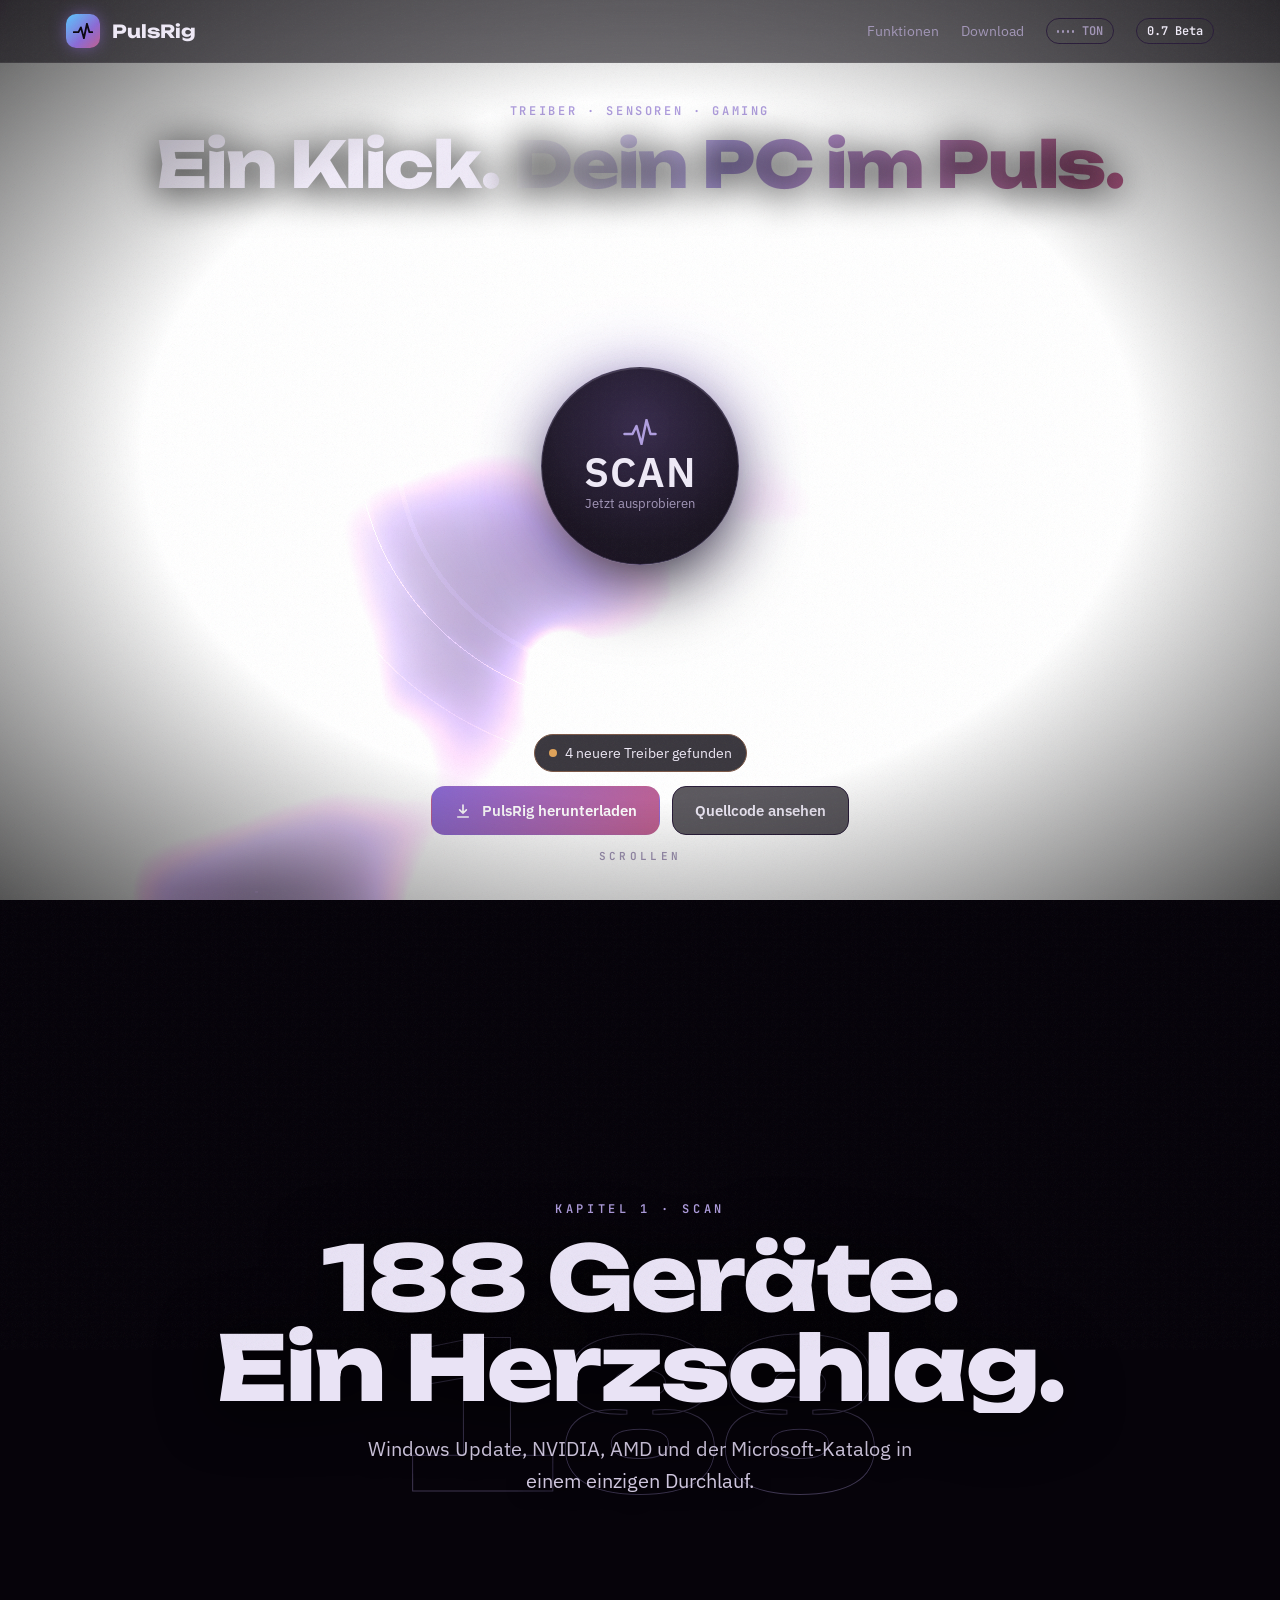
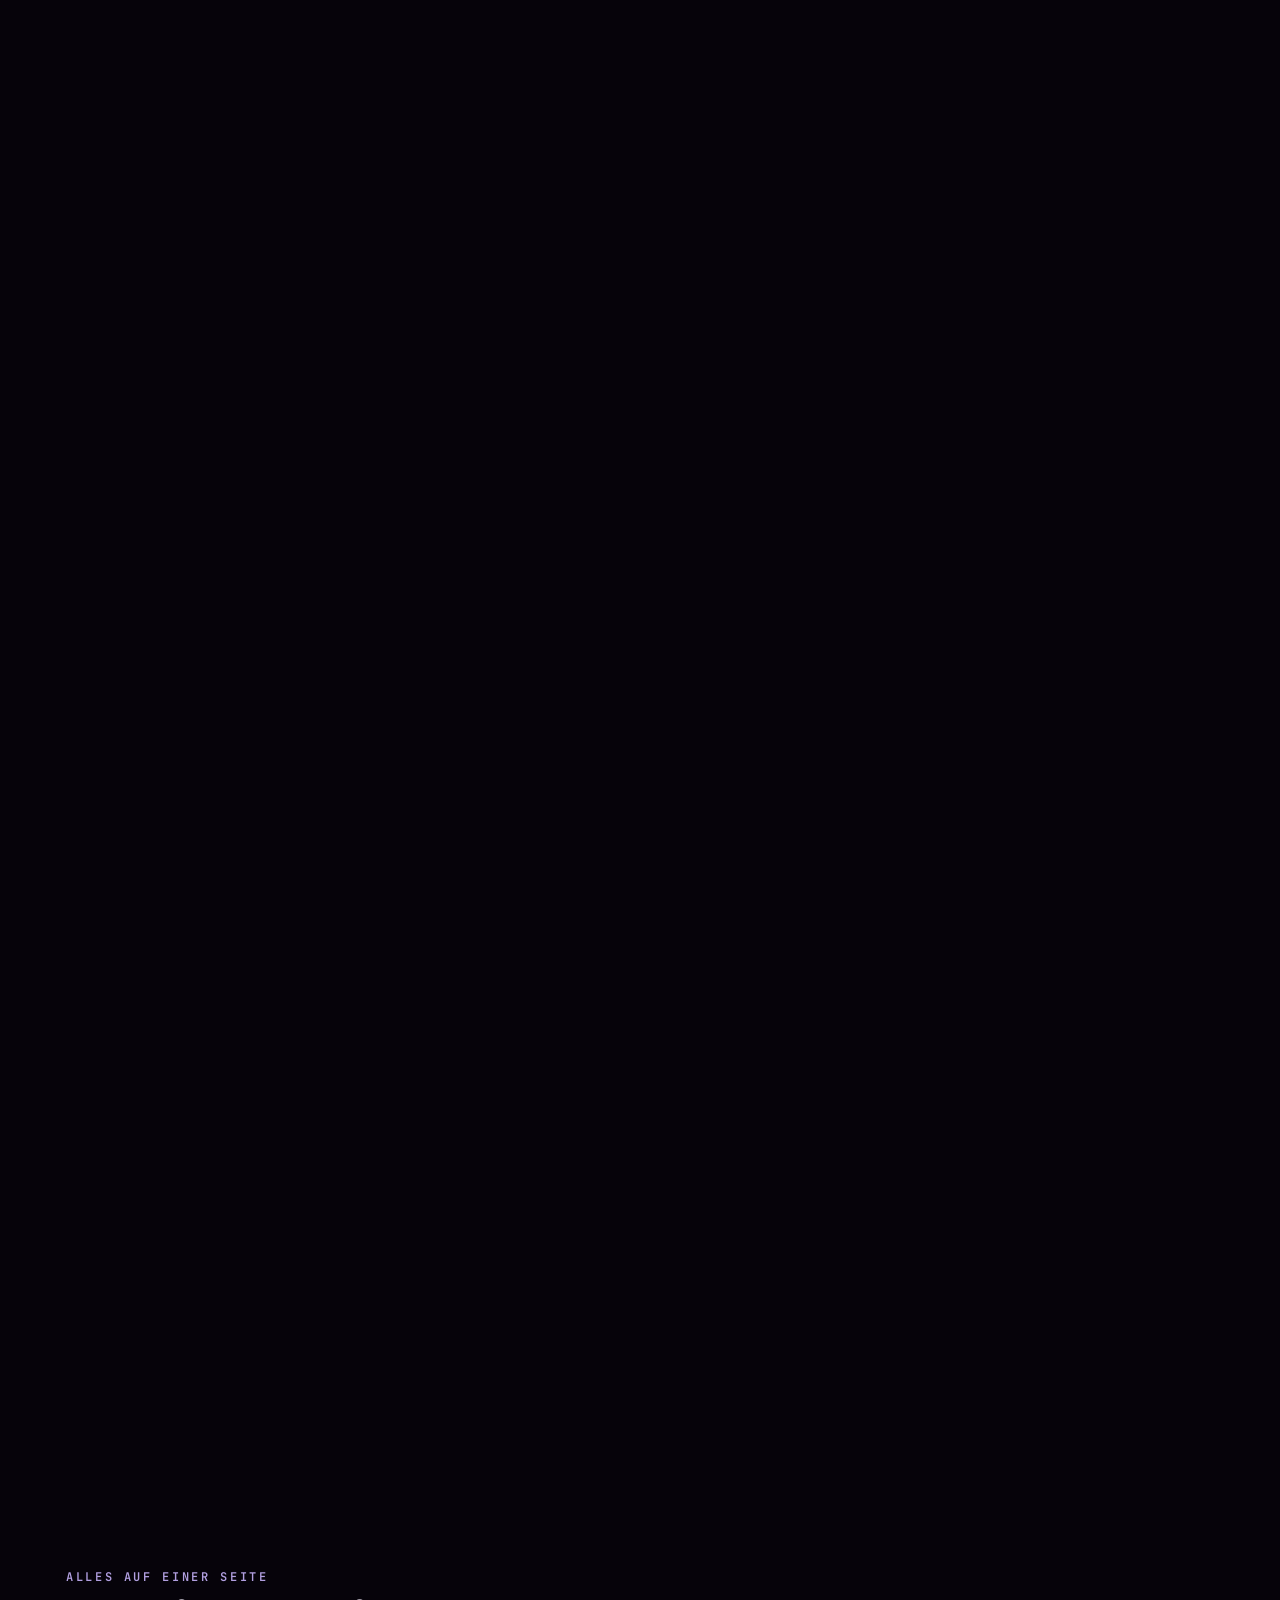
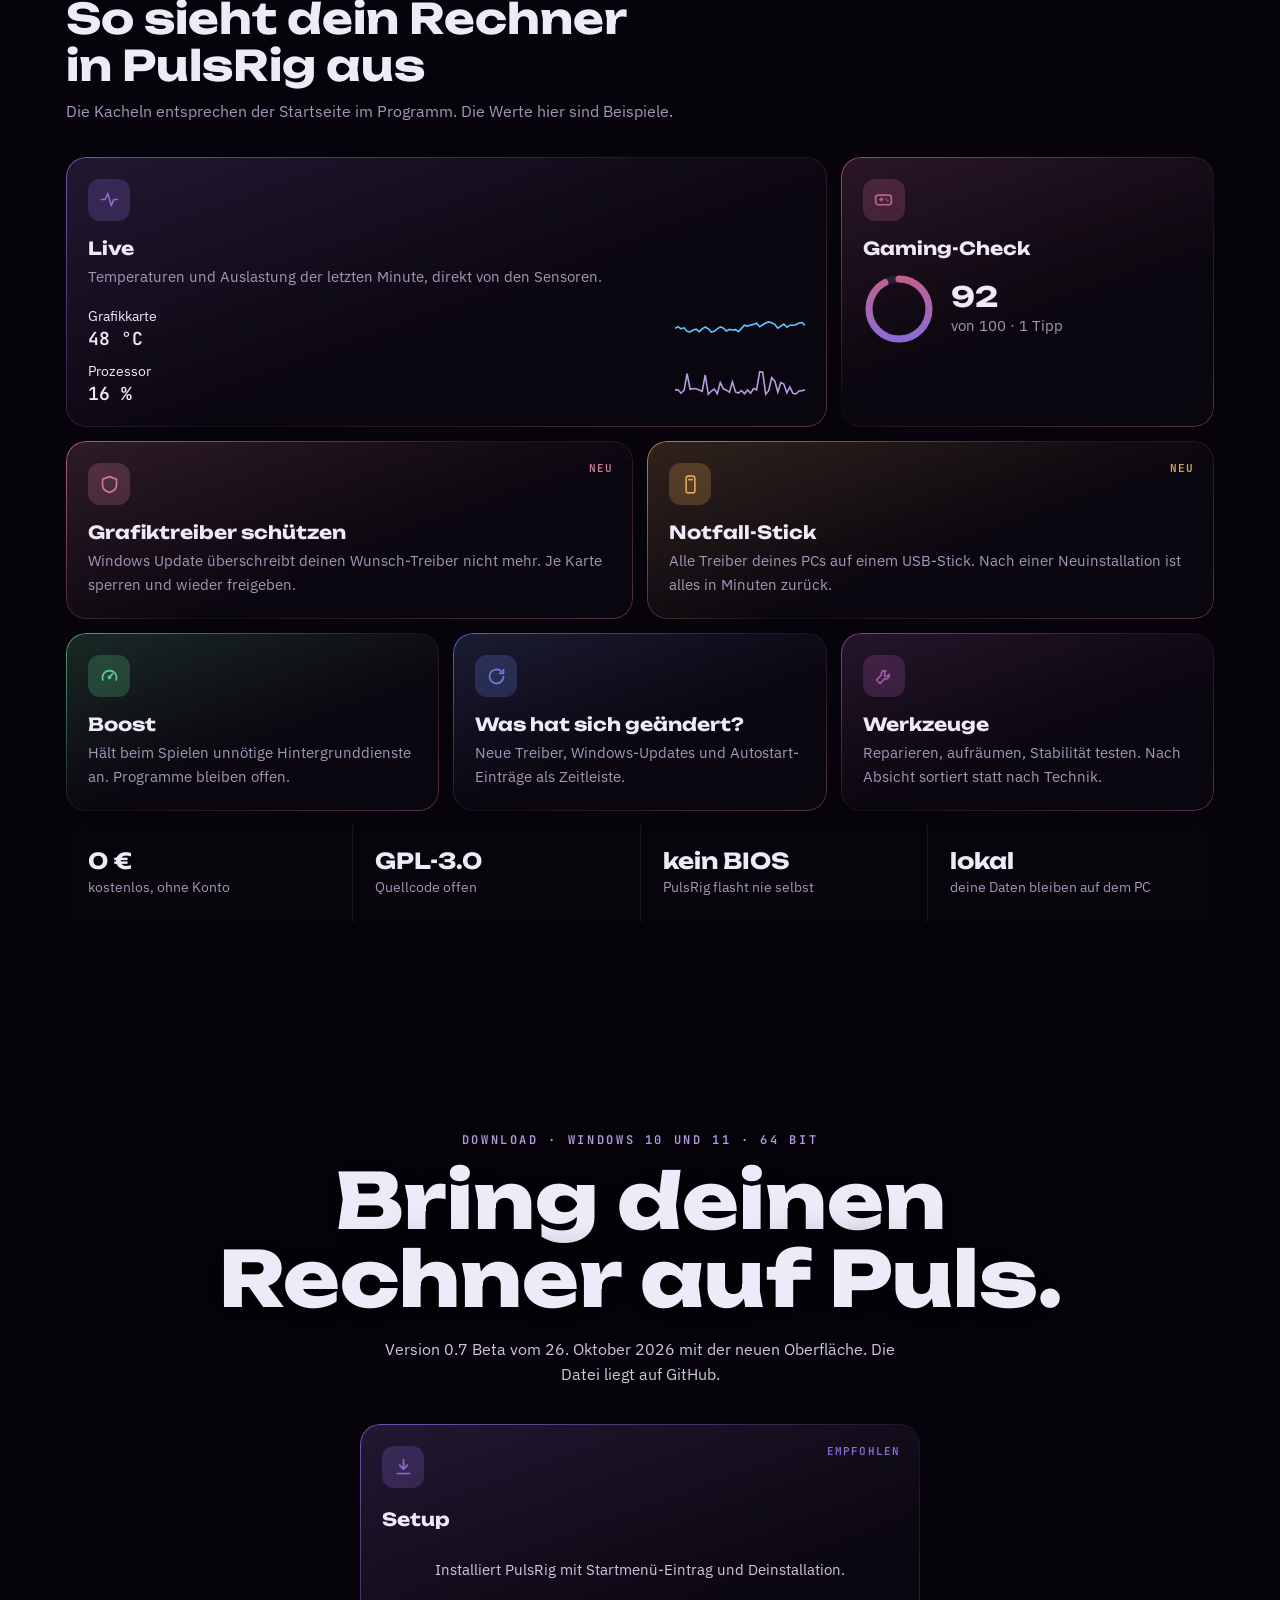
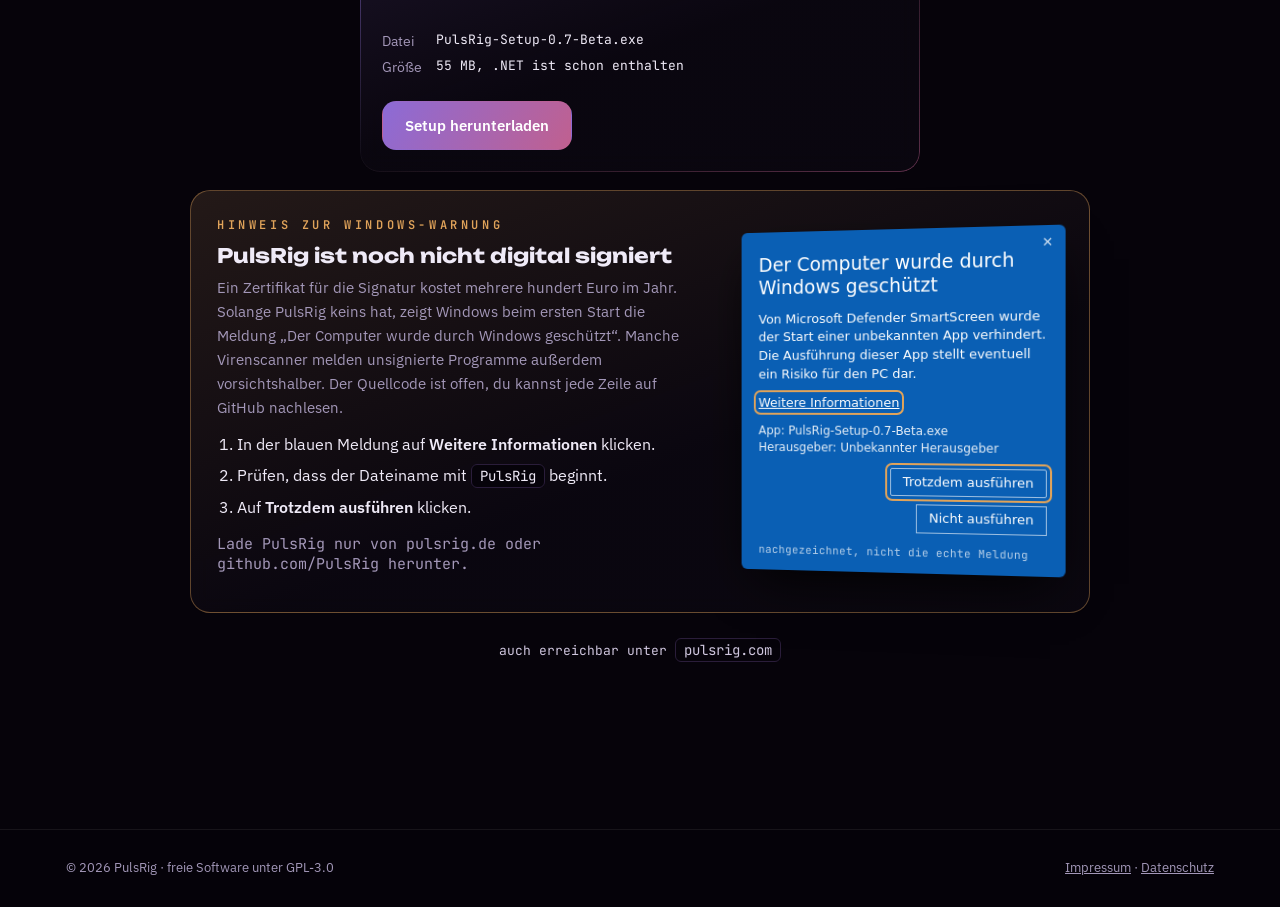
==== commit 00ab2a54: "Schriften: Cache umgehen" ====
--- a/index.html
+++ b/index.html
@@ -7,7 +7,7 @@
 <meta name="description" content="PulsRig sucht neuere Treiber, zeigt Temperaturen live und macht deinen Windows-PC fit fürs Spielen. Kostenlos und quelloffen (GPL-3.0).">
 <meta name="theme-color" content="#06030a">
 <link rel="icon" href="data:image/svg+xml,%3Csvg xmlns='http://www.w3.org/2000/svg' viewBox='0 0 66 52'%3E%3Cpath d='M2 30h16l8-16 10 36 10-48 8 28h10' fill='none' stroke='%238c6bd6' stroke-width='6' stroke-linecap='round' stroke-linejoin='round'/%3E%3C/svg%3E">
-<link rel="stylesheet" href="fonts/fonts.css">
+<link rel="stylesheet" href="fonts/fonts.css?v=2">
 <style>
 /* Layout: eine durchgehende WebGL-Welt hinter der Seite – Herzmonitor-Ring im Zentrum einer Galaxie, die Kamera fliegt beim Scrollen hindurch. Inhalte schweben als Bento-Kacheln davor. */
 :root{
--- a/fonts/fonts.css
+++ b/fonts/fonts.css
@@ -4,7 +4,7 @@
   font-weight: 400;
   font-stretch: 100%;
   font-display: swap;
-  src: url(fonts/IBM-Plex-Sans.woff2) format('woff2');
+  src: url(IBM-Plex-Sans.woff2) format('woff2');
   unicode-range: U+0000-00FF, U+0131, U+0152-0153, U+02BB-02BC, U+02C6, U+02DA, U+02DC, U+0304, U+0308, U+0329, U+2000-206F, U+20AC, U+2122, U+2191, U+2193, U+2212, U+2215, U+FEFF, U+FFFD;
 }
 @font-face {
@@ -13,7 +13,7 @@
   font-weight: 500;
   font-stretch: 100%;
   font-display: swap;
-  src: url(fonts/IBM-Plex-Sans.woff2) format('woff2');
+  src: url(IBM-Plex-Sans.woff2) format('woff2');
   unicode-range: U+0000-00FF, U+0131, U+0152-0153, U+02BB-02BC, U+02C6, U+02DA, U+02DC, U+0304, U+0308, U+0329, U+2000-206F, U+20AC, U+2122, U+2191, U+2193, U+2212, U+2215, U+FEFF, U+FFFD;
 }
 @font-face {
@@ -22,7 +22,7 @@
   font-weight: 600;
   font-stretch: 100%;
   font-display: swap;
-  src: url(fonts/IBM-Plex-Sans.woff2) format('woff2');
+  src: url(IBM-Plex-Sans.woff2) format('woff2');
   unicode-range: U+0000-00FF, U+0131, U+0152-0153, U+02BB-02BC, U+02C6, U+02DA, U+02DC, U+0304, U+0308, U+0329, U+2000-206F, U+20AC, U+2122, U+2191, U+2193, U+2212, U+2215, U+FEFF, U+FFFD;
 }
 @font-face {
@@ -30,7 +30,7 @@
   font-style: normal;
   font-weight: 400;
   font-display: swap;
-  src: url(fonts/JetBrains-Mono.woff2) format('woff2');
+  src: url(JetBrains-Mono.woff2) format('woff2');
   unicode-range: U+0000-00FF, U+0131, U+0152-0153, U+02BB-02BC, U+02C6, U+02DA, U+02DC, U+0304, U+0308, U+0329, U+2000-206F, U+20AC, U+2122, U+2191, U+2193, U+2212, U+2215, U+FEFF, U+FFFD;
 }
 @font-face {
@@ -38,7 +38,7 @@
   font-style: normal;
   font-weight: 600;
   font-display: swap;
-  src: url(fonts/JetBrains-Mono.woff2) format('woff2');
+  src: url(JetBrains-Mono.woff2) format('woff2');
   unicode-range: U+0000-00FF, U+0131, U+0152-0153, U+02BB-02BC, U+02C6, U+02DA, U+02DC, U+0304, U+0308, U+0329, U+2000-206F, U+20AC, U+2122, U+2191, U+2193, U+2212, U+2215, U+FEFF, U+FFFD;
 }
 @font-face {
@@ -46,7 +46,7 @@
   font-style: normal;
   font-weight: 500;
   font-display: swap;
-  src: url(fonts/Unbounded.woff2) format('woff2');
+  src: url(Unbounded.woff2) format('woff2');
   unicode-range: U+0000-00FF, U+0131, U+0152-0153, U+02BB-02BC, U+02C6, U+02DA, U+02DC, U+0304, U+0308, U+0329, U+2000-206F, U+20AC, U+2122, U+2191, U+2193, U+2212, U+2215, U+FEFF, U+FFFD;
 }
 @font-face {
@@ -54,7 +54,7 @@
   font-style: normal;
   font-weight: 700;
   font-display: swap;
-  src: url(fonts/Unbounded.woff2) format('woff2');
+  src: url(Unbounded.woff2) format('woff2');
   unicode-range: U+0000-00FF, U+0131, U+0152-0153, U+02BB-02BC, U+02C6, U+02DA, U+02DC, U+0304, U+0308, U+0329, U+2000-206F, U+20AC, U+2122, U+2191, U+2193, U+2212, U+2215, U+FEFF, U+FFFD;
 }
 @font-face {
@@ -62,6 +62,6 @@
   font-style: normal;
   font-weight: 800;
   font-display: swap;
-  src: url(fonts/Unbounded.woff2) format('woff2');
+  src: url(Unbounded.woff2) format('woff2');
   unicode-range: U+0000-00FF, U+0131, U+0152-0153, U+02BB-02BC, U+02C6, U+02DA, U+02DC, U+0304, U+0308, U+0329, U+2000-206F, U+20AC, U+2122, U+2191, U+2193, U+2212, U+2215, U+FEFF, U+FFFD;
 }
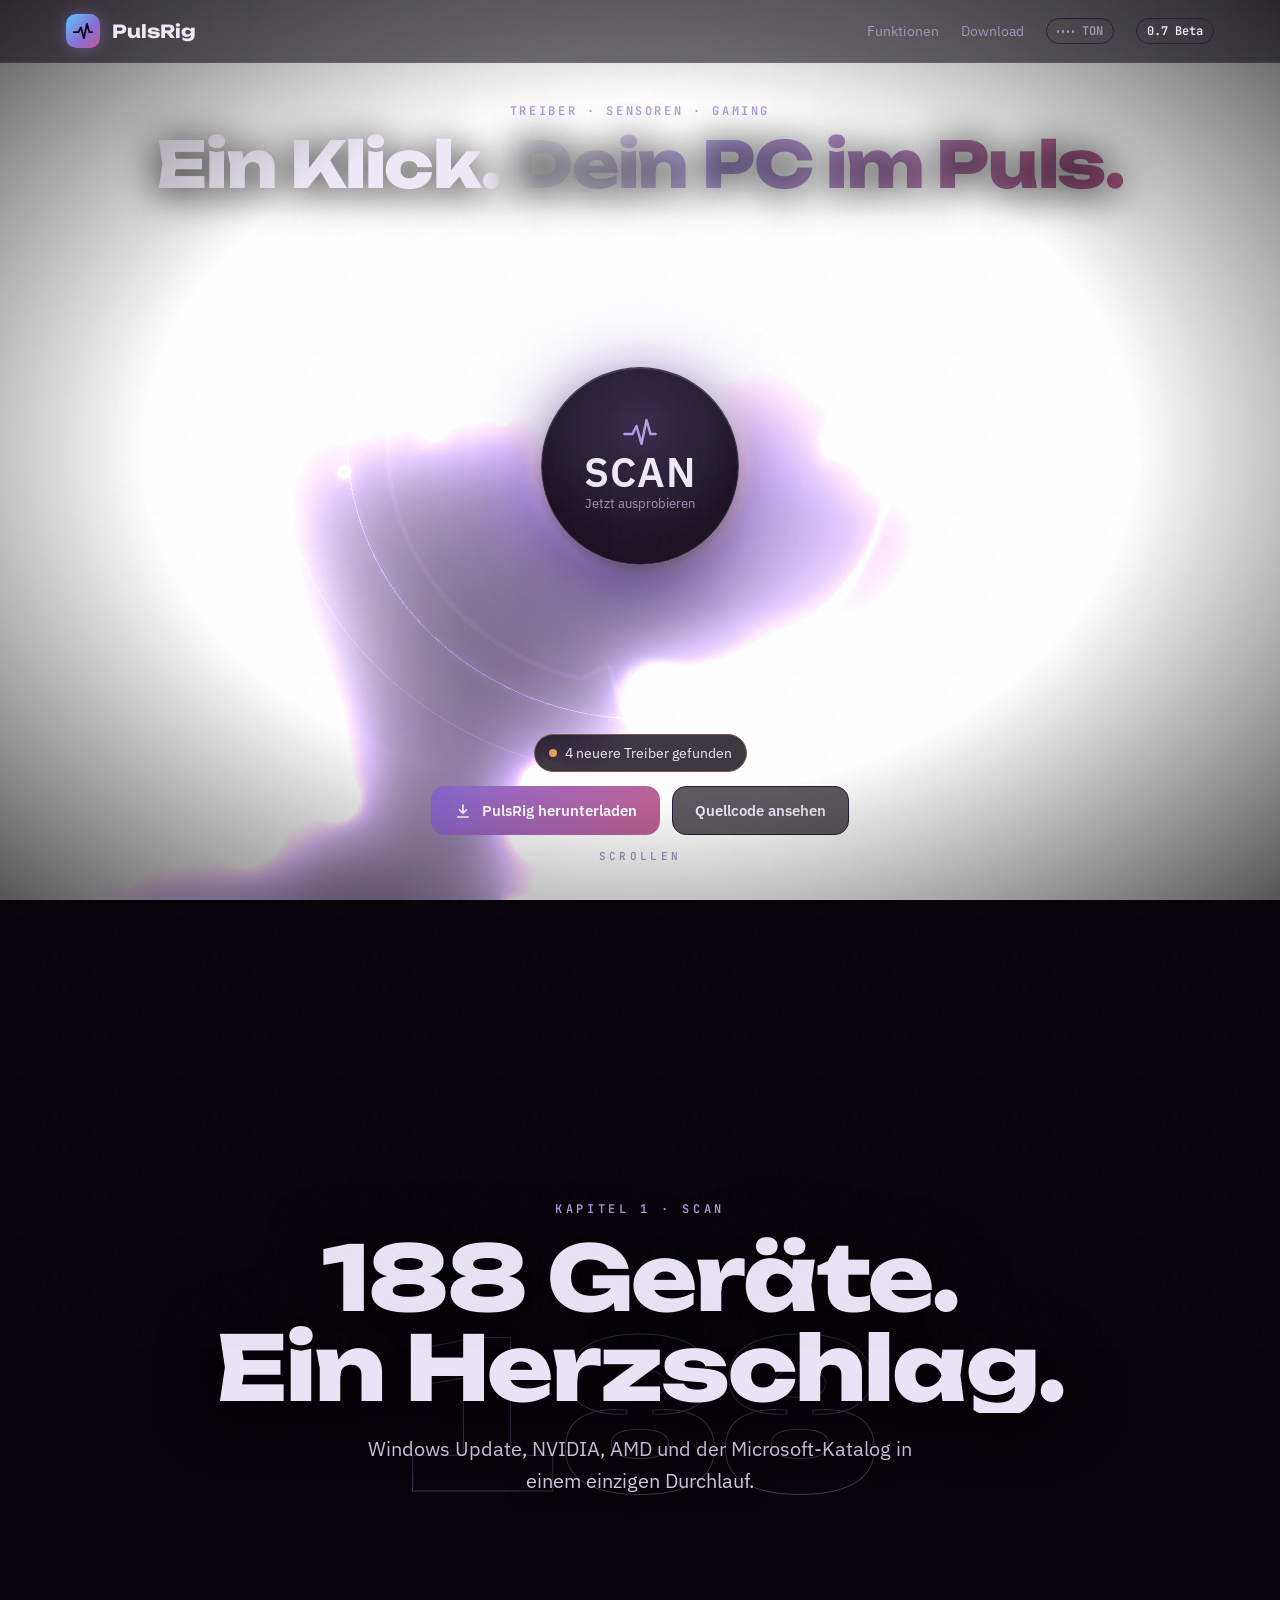
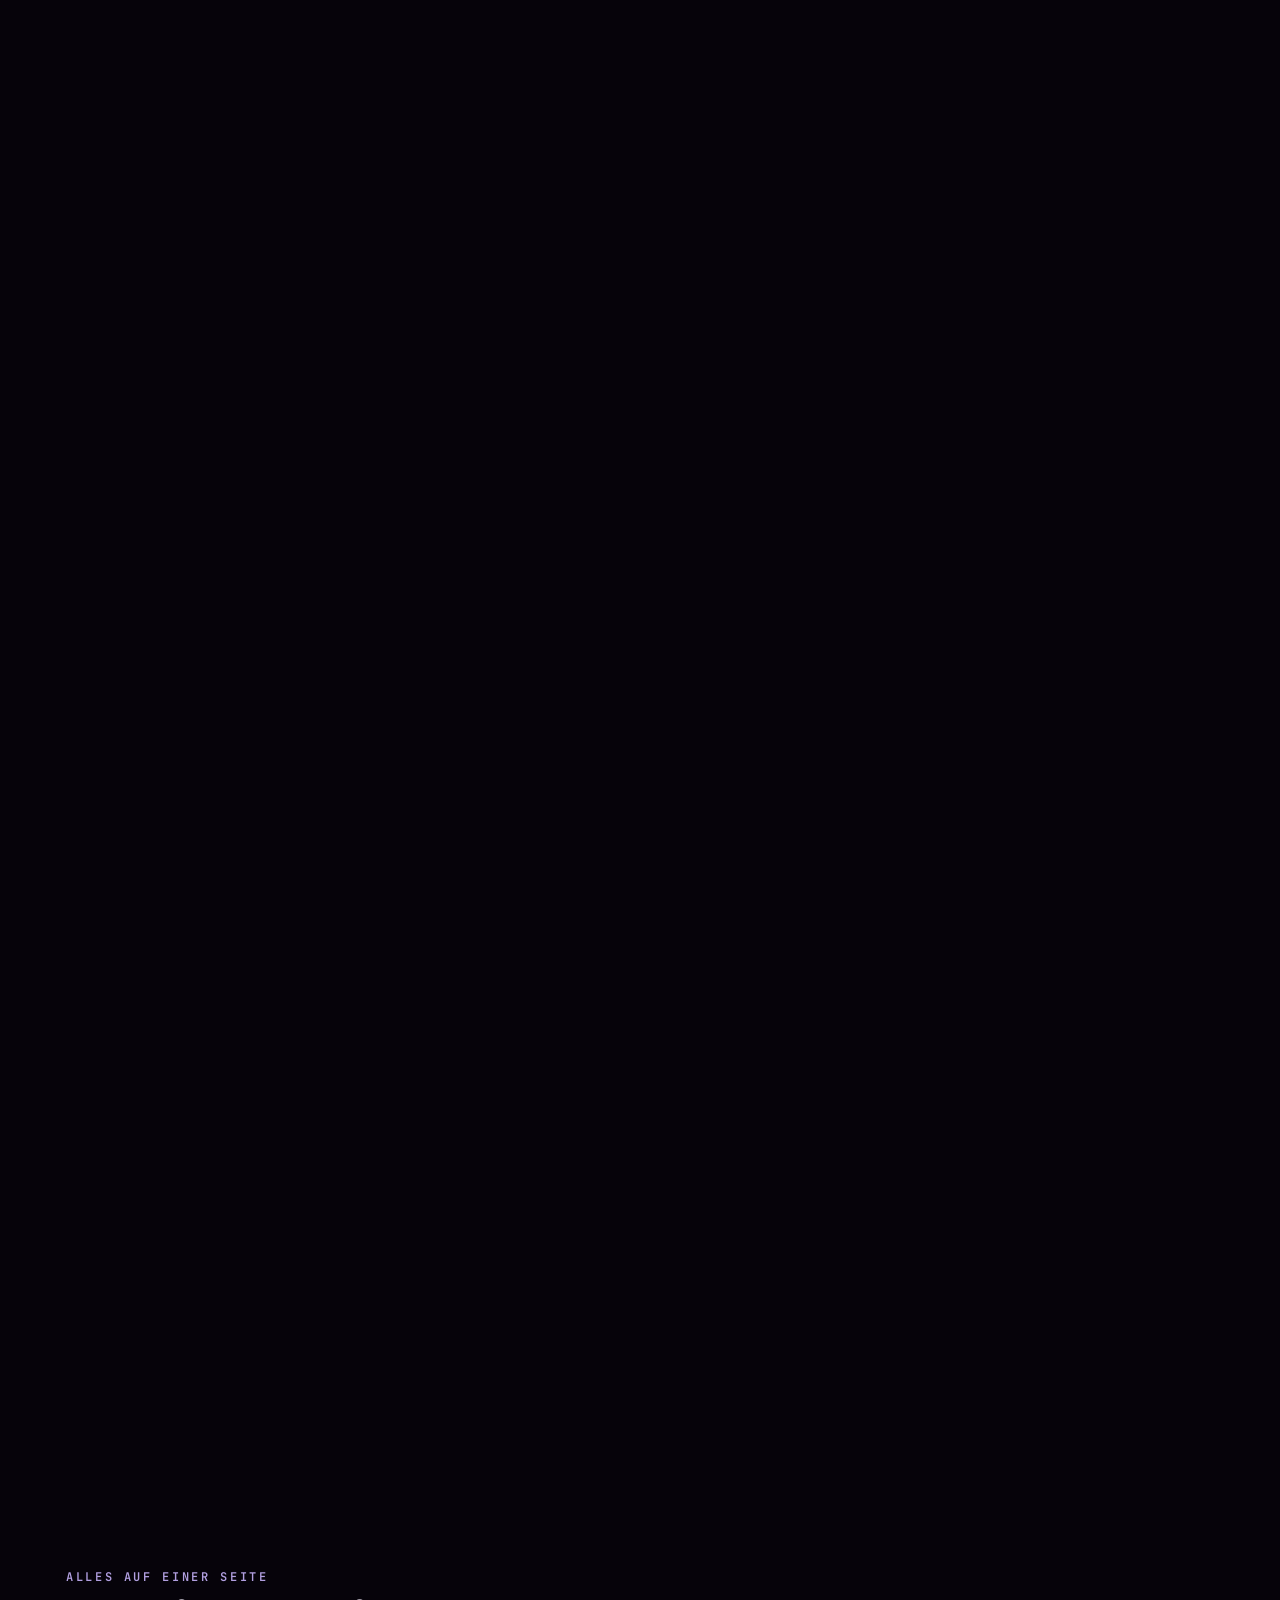
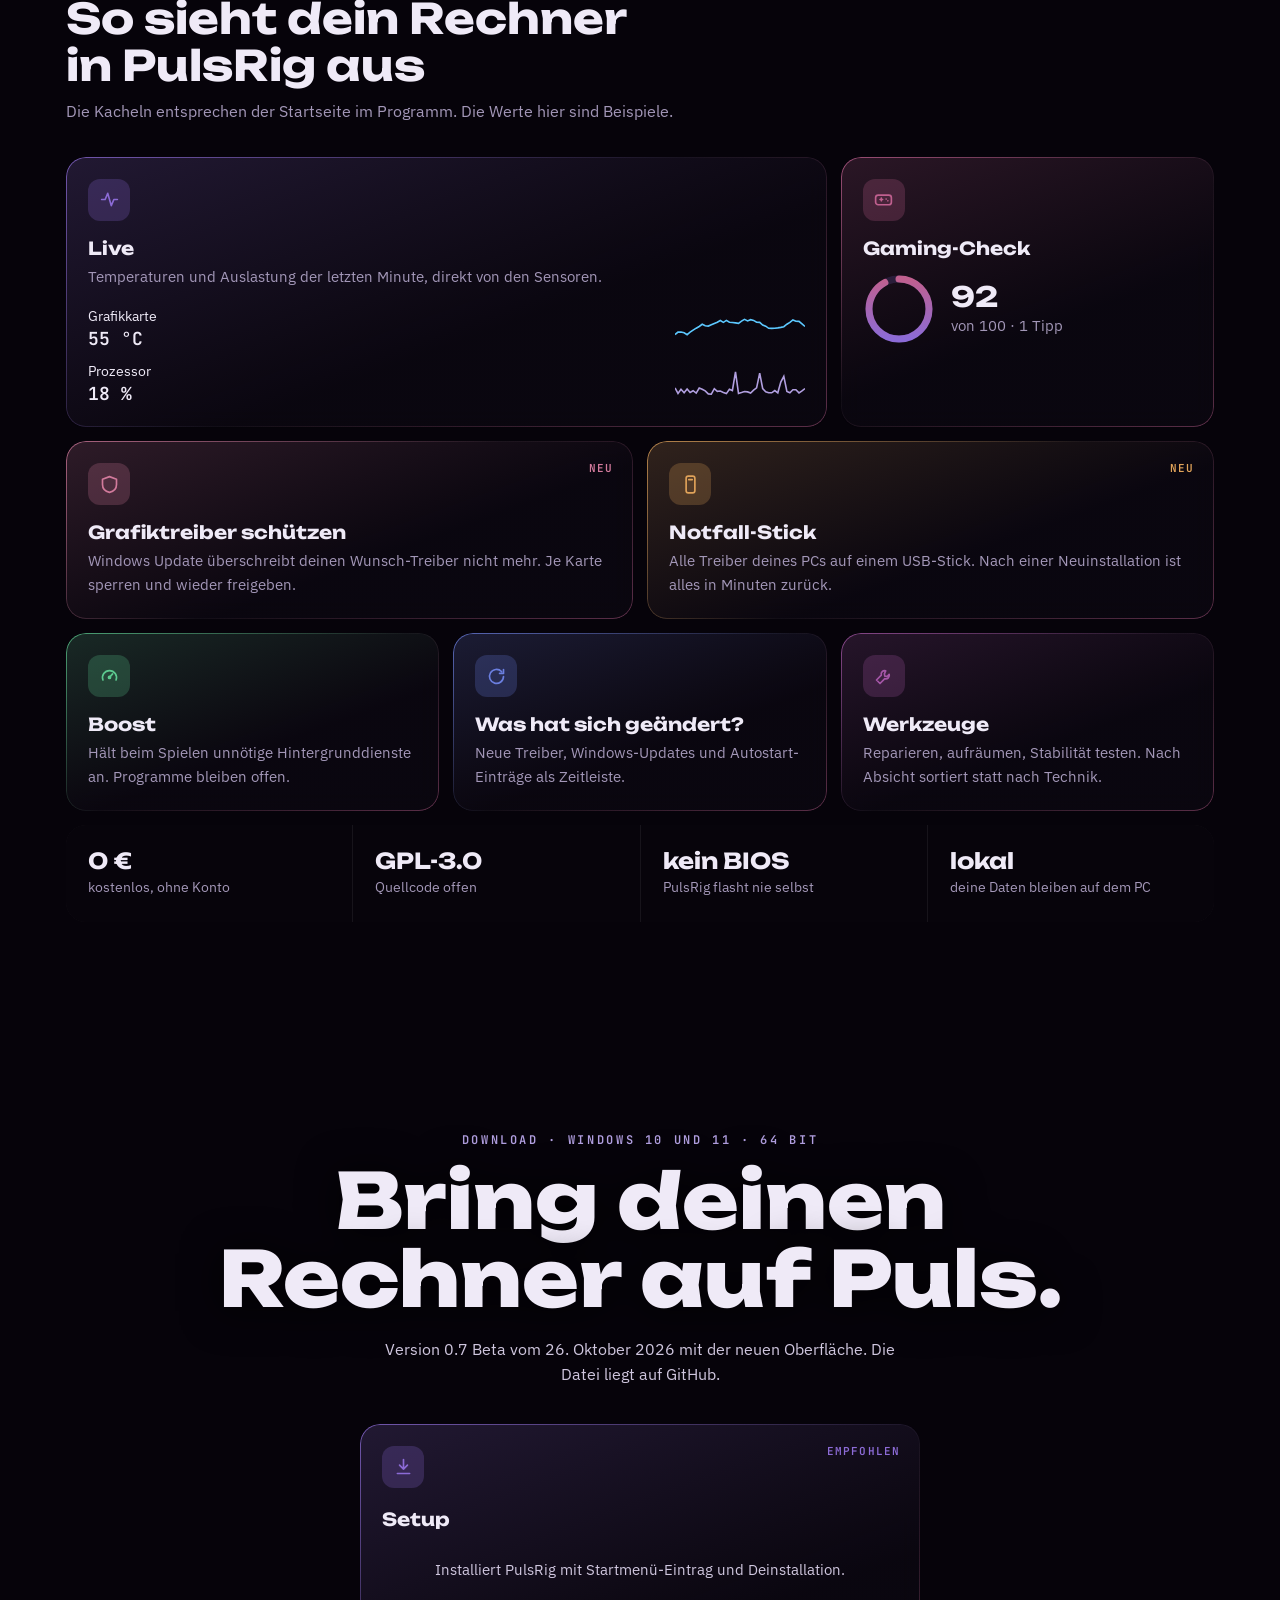
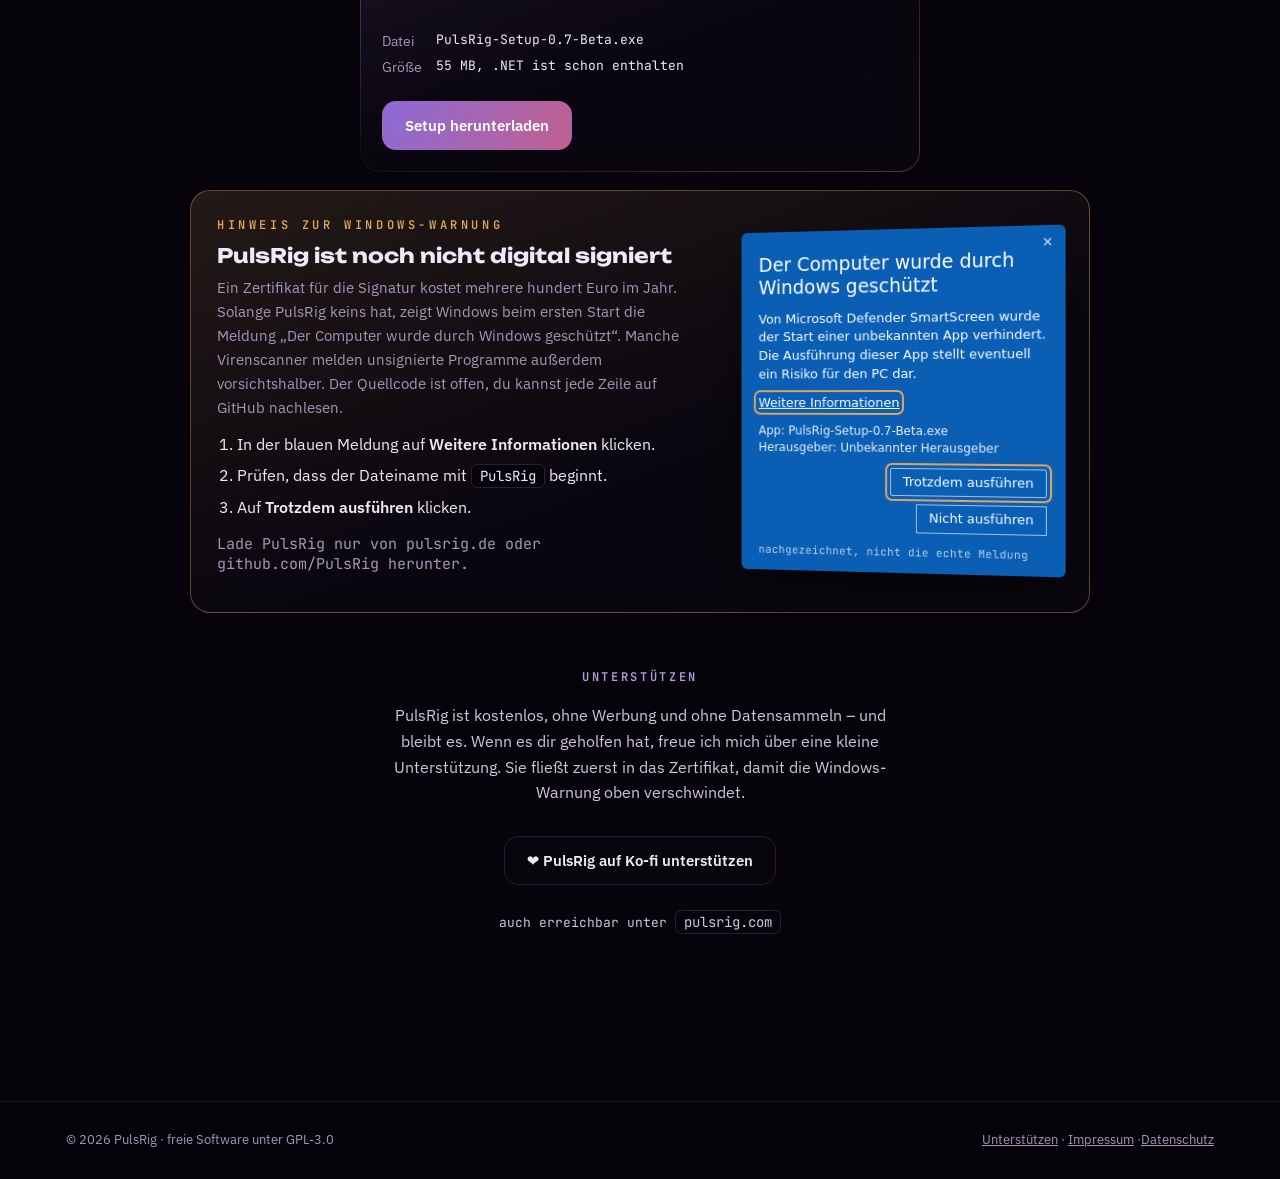
==== commit fec5cbe0: "Ko-fi-Abschnitt und Unterstützen-Link in der Fußzeile Co-Authored-By: Claude Opus 5.5 <noreply@anthr" ====
--- a/index.html
+++ b/index.html
@@ -319,10 +319,15 @@
         <figcaption>nachgezeichnet, nicht die echte Meldung</figcaption>
       </figure>
     </div>
+    <div class="support" style="margin-top:56px">
+      <div class="eyebrow">Unterstützen</div>
+      <p>PulsRig ist kostenlos, ohne Werbung und ohne Datensammeln – und bleibt es. Wenn es dir geholfen hat, freue ich mich über eine kleine Unterstützung. Sie fließt zuerst in das Zertifikat, damit die Windows-Warnung oben verschwindet.</p>
+      <a class="btn ghost" href="https://ko-fi.com/pulsrig" target="_blank" rel="noopener">❤ PulsRig auf Ko-fi unterstützen</a>
+    </div>
     <p class="meta" style="margin-top:28px">auch erreichbar unter <code>pulsrig.com</code></p>
   </section>
 </main>
-<footer><div class="wrap"><span>© 2026 PulsRig · freie Software unter GPL-3.0</span><span><a href="impressum.html">Impressum</a> · <a href="datenschutz.html">Datenschutz</a></span></div></footer>
+<footer><div class="wrap"><span>© 2026 PulsRig · freie Software unter GPL-3.0</span><span><a href="https://ko-fi.com/pulsrig" target="_blank" rel="noopener">Unterstützen</a> · <a href="impressum.html">Impressum</a> ·<a href="datenschutz.html">Datenschutz</a></span></div></footer>
 
 <script src="js/three.min.js"></script>
 <script src="js/CopyShader.js"></script>
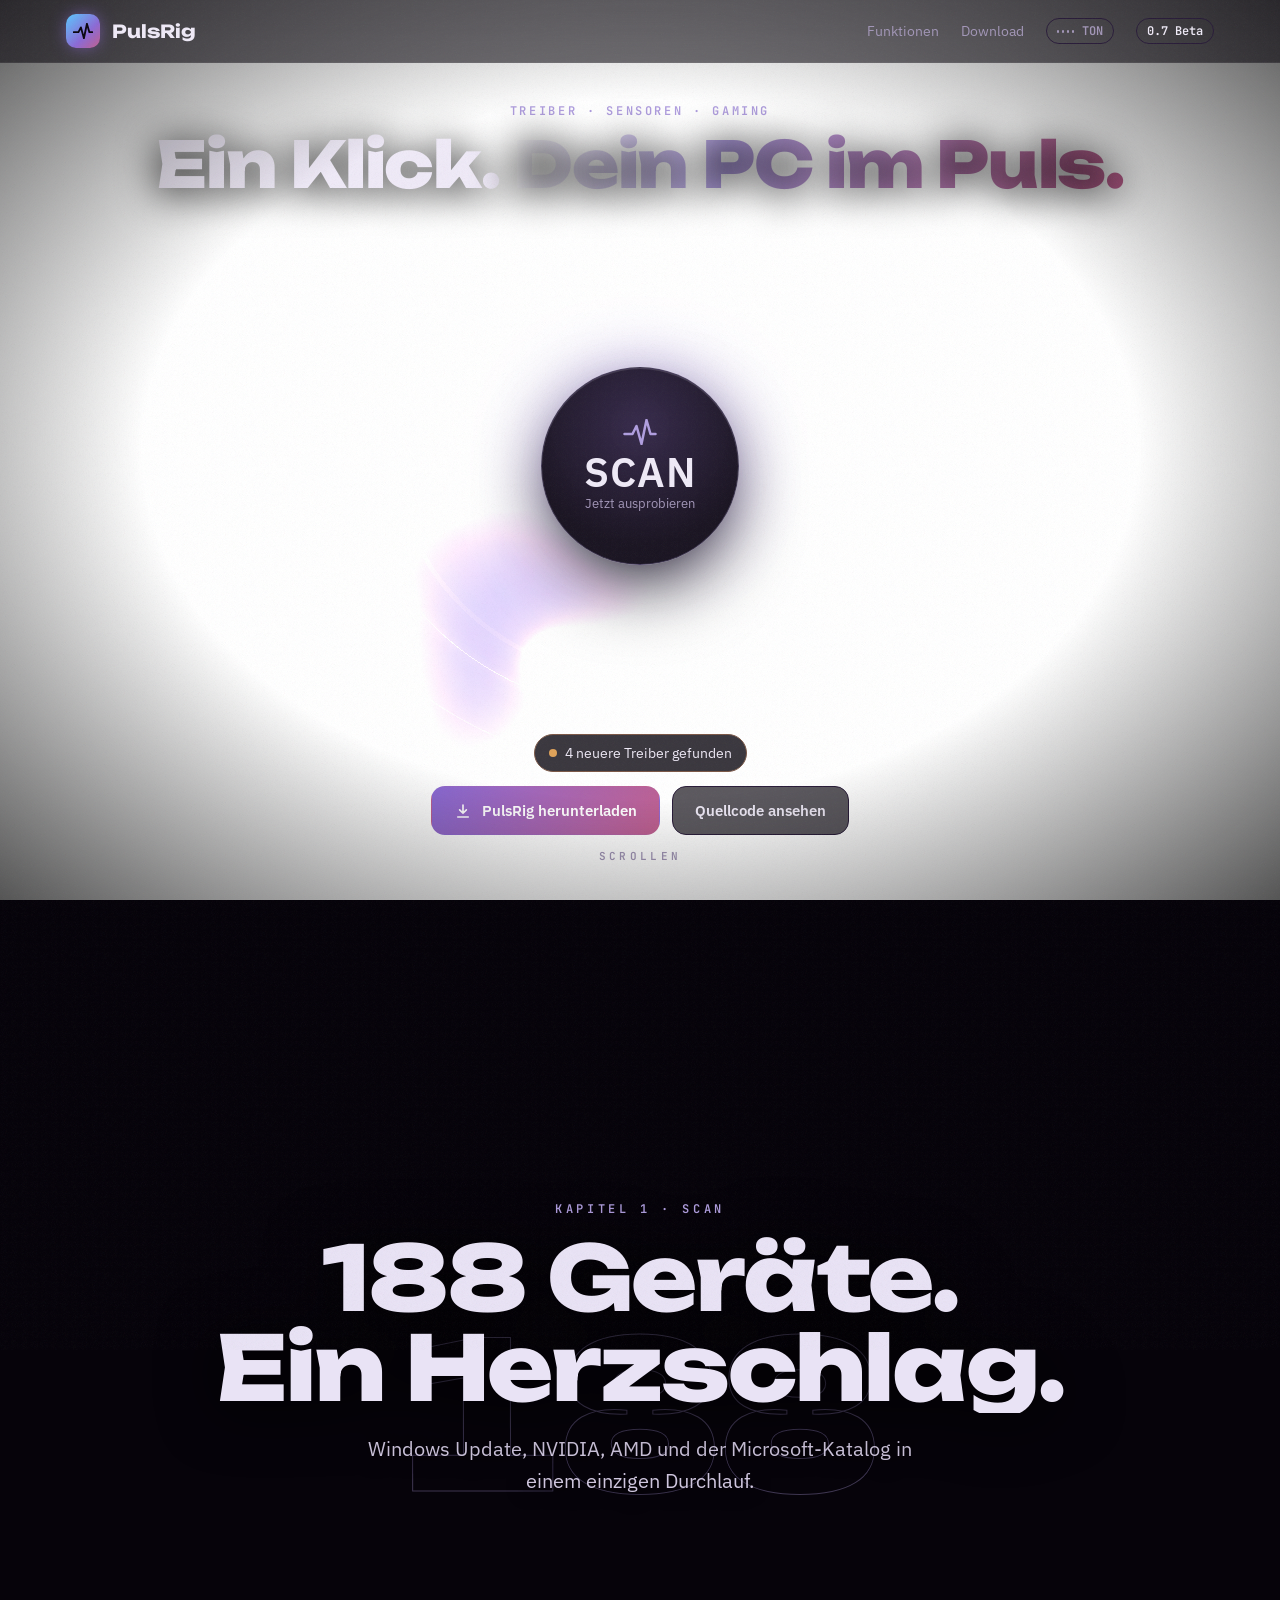
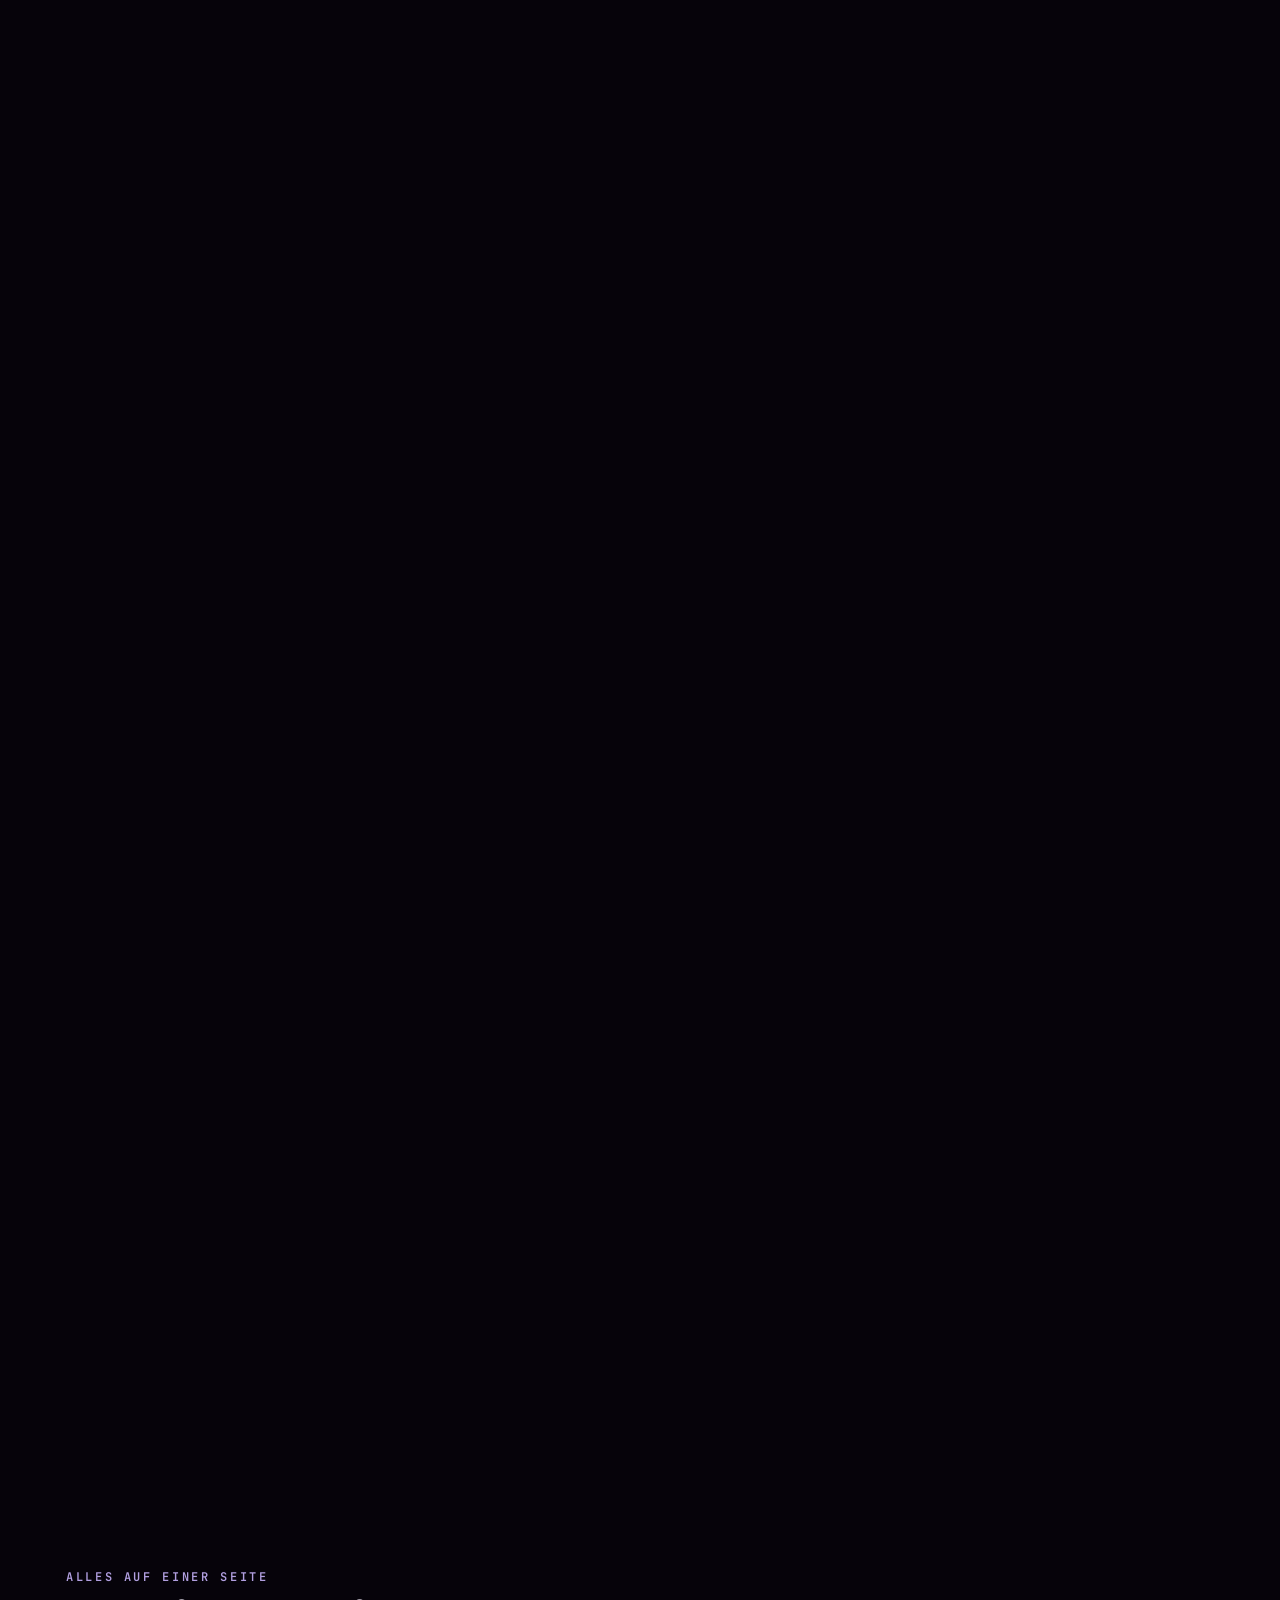
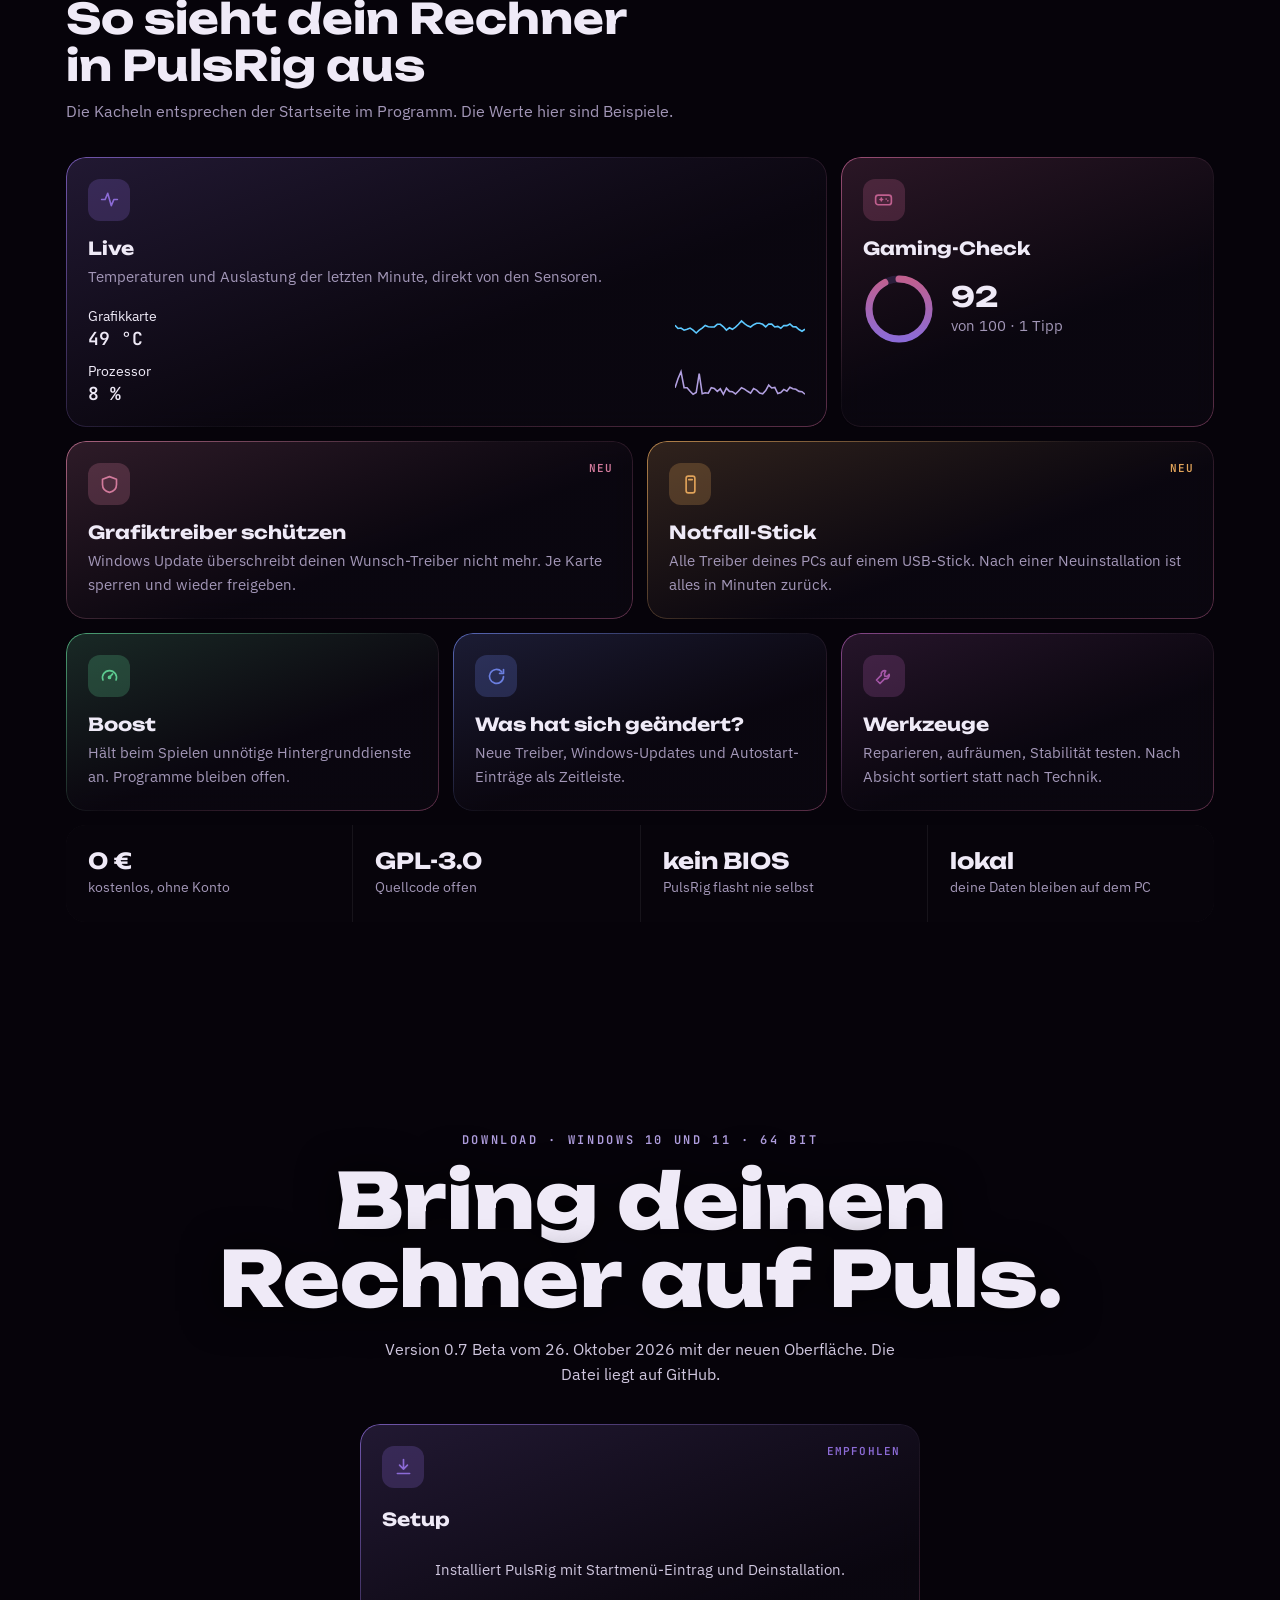
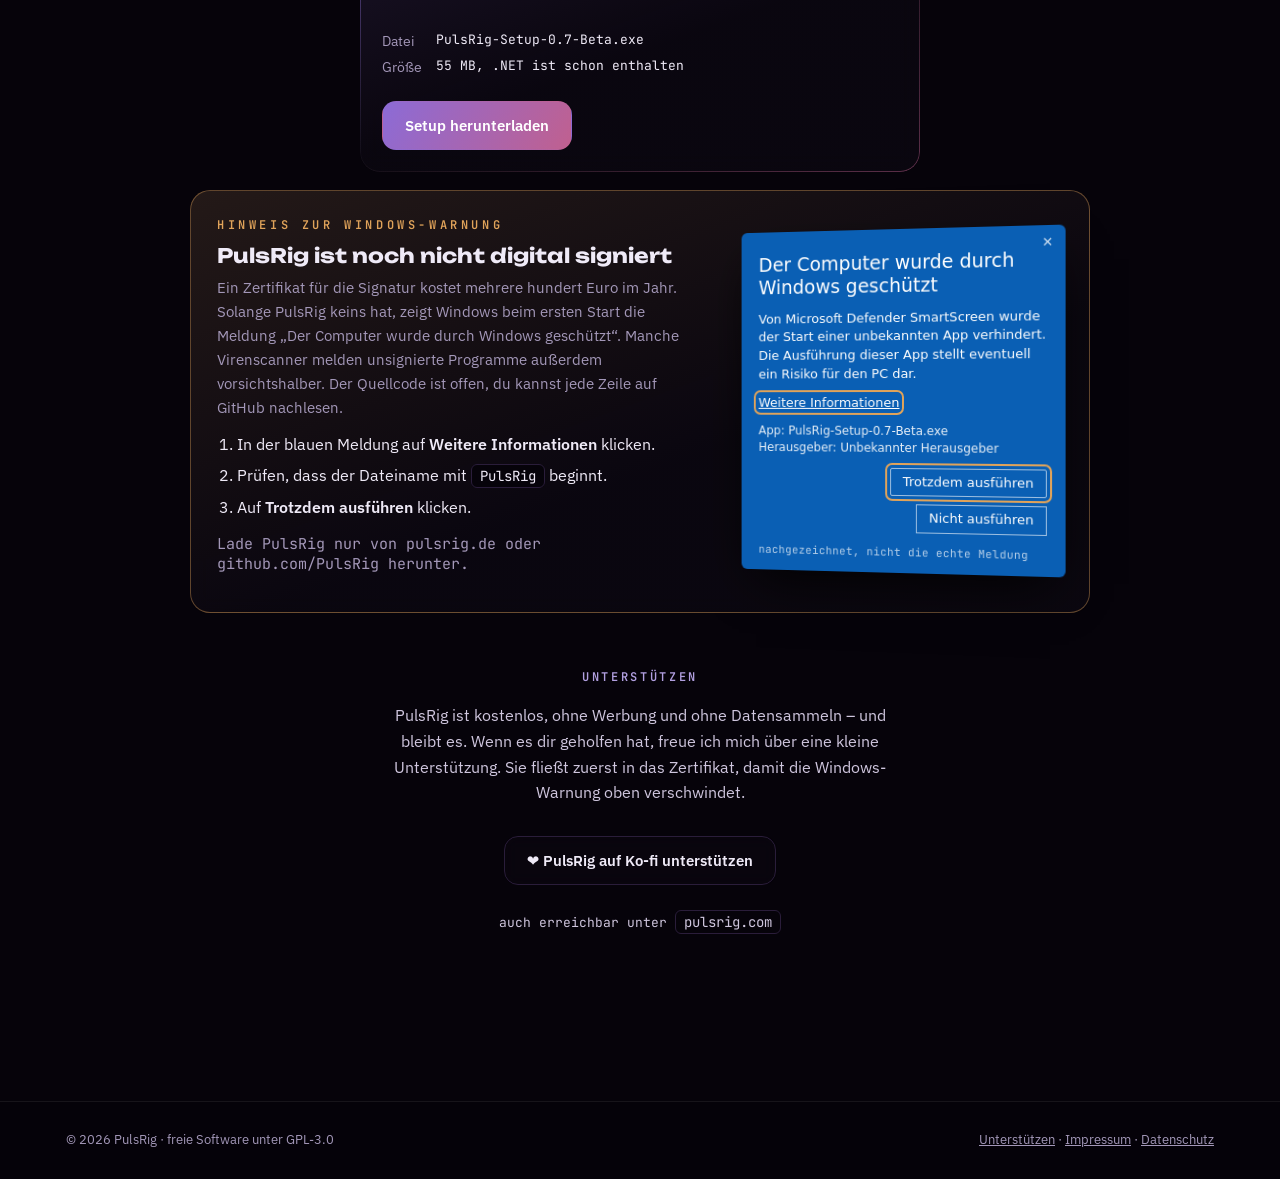
==== commit 82fb8717: "Kleine Textfehler behoben, Ko-fi im Datenschutz, klarerer Hintergrundklang Co-Authored-By: Claude Op" ====
--- a/index.html
+++ b/index.html
@@ -115,7 +115,6 @@
 .dl h2{font:800 clamp(34px,6vw,80px)/1.02 var(--display);margin:14px auto 0;max-width:14ch;text-wrap:balance;text-shadow:0 4px 40px #000}
 .dl p{color:#cfc6de;max-width:52ch;margin:18px auto 30px}
 .files{display:grid;grid-template-columns:1fr;gap:14px;max-width:560px;margin:36px auto 0;text-align:left}
-@media(max-width:700px){.files{grid-template-columns:1fr}}
 .file{display:flex;flex-direction:column;gap:4px}
 .file dl{display:grid;grid-template-columns:auto 1fr;gap:4px 14px;margin:14px 0 18px;font-size:14px}
 .file dt{color:var(--muted)}.file dd{margin:0;font-family:var(--mono);font-size:13px;overflow-wrap:anywhere}
@@ -184,7 +183,7 @@
   <div class="bar t"></div><div class="bar b"></div>
   <svg viewBox="0 0 1100 200"><path class="ecg" d="M0 110 H330 l20 -12 l14 12 h40 l16 -90 l22 160 l18 -100 l12 30 h60 l14 -8 l12 8 H700 l20 -12 l14 12 h30 l16 -70 l22 120 l18 -70 h200"/></svg>
   <div class="word">PULSRIG</div>
-  <div class="sub">DEIN PC IM TAKT</div>
+  <div class="sub">DEIN PC IM PULS</div>
   <button type="button" id="skip">ÜBERSPRINGEN</button>
 </div>
 
@@ -327,7 +326,7 @@
     <p class="meta" style="margin-top:28px">auch erreichbar unter <code>pulsrig.com</code></p>
   </section>
 </main>
-<footer><div class="wrap"><span>© 2026 PulsRig · freie Software unter GPL-3.0</span><span><a href="https://ko-fi.com/pulsrig" target="_blank" rel="noopener">Unterstützen</a> · <a href="impressum.html">Impressum</a> ·<a href="datenschutz.html">Datenschutz</a></span></div></footer>
+<footer><div class="wrap"><span>© 2026 PulsRig · freie Software unter GPL-3.0</span><span><a href="https://ko-fi.com/pulsrig" target="_blank" rel="noopener">Unterstützen</a> · <a href="impressum.html">Impressum</a> · <a href="datenschutz.html">Datenschutz</a></span></div></footer>
 
 <script src="js/three.min.js"></script>
 <script src="js/CopyShader.js"></script>
@@ -499,31 +498,33 @@
   document.querySelectorAll('.rv').forEach((el,i)=>{if(el.getBoundingClientRect().top>innerHeight){el.classList.add('pre');el.style.transitionDelay=(i%3)*70+'ms'}io.observe(el)});
 }
 
-/* ===== Hintergrundklang: Ambient-Lofi (erst nach Klick auf TON) ===== */
+/* ===== Hintergrundklang: ruhiges Ambient (erst nach Klick auf TON) ===== */
 var Sound=(function(){
-  const btn=document.getElementById('snd');let ac=null,master,tape,keys,drums,rv,on=false,next=0,step=0,timer=null,pScroll=0,wow;
+  const btn=document.getElementById('snd');let ac=null,master,tape,keys,drums,rv,tick,on=false,next=0,step=0,timer=null,pScroll=0,wow;
   const BEAT=.9,SW=0,t0=performance.now();
   const CH=[[50,57,60,64,65],[46,53,57,62,65],[41,48,57,60,67],[48,55,57,64,67]];
   const hz=m=>440*Math.pow(2,(m-69)/12);
-  function noiseBuf(sec){const b=ac.createBuffer(1,ac.sampleRate*sec,ac.sampleRate),d=b.getChannelData(0);for(let i=0;i<d.length;i++)d[i]=Math.random()*2-1;return b}
+  function noiseBuf(sec,ch=1){const b=ac.createBuffer(ch,ac.sampleRate*sec,ac.sampleRate);for(let k=0;k<ch;k++){const d=b.getChannelData(k);for(let i=0;i<d.length;i++)d[i]=Math.random()*2-1}return b}
   function init(){
     ac=new(window.AudioContext||window.webkitAudioContext)();
     master=ac.createGain();master.gain.value=0;const comp=ac.createDynamicsCompressor();comp.threshold.value=-20;comp.ratio.value=3;
-    tape=ac.createBiquadFilter();tape.type='lowpass';tape.frequency.value=2600;tape.Q.value=.5;
+    tape=ac.createBiquadFilter();tape.type='lowpass';tape.frequency.value=7000;tape.Q.value=.5;
     master.connect(tape);tape.connect(comp);comp.connect(ac.destination);
-    rv=ac.createConvolver();{const n=ac.sampleRate*3.5,b=ac.createBuffer(2,n,ac.sampleRate);for(let k=0;k<2;k++){const d=b.getChannelData(k);for(let i=0;i<n;i++)d[i]=(Math.random()*2-1)*Math.pow(1-i/n,2.6)}rv.buffer=b}
-    const rvG=ac.createGain();rvG.gain.value=.45;rv.connect(rvG);rvG.connect(master);
+    rv=ac.createConvolver();{const n=ac.sampleRate*3.5,b=ac.createBuffer(2,n,ac.sampleRate);for(let k=0;k<2;k++){const d=b.getChannelData(k);let lp=0;for(let i=0;i<n;i++){lp+=((Math.random()*2-1)-lp)*(.5-.42*i/n);d[i]=lp*Math.exp(-i/n*5)}}rv.buffer=b}
+    // Hall wird nach hinten weicher und dunkler, damit er nicht rauscht
+    const rvF=ac.createBiquadFilter(),rvG=ac.createGain();rvF.type='lowpass';rvF.frequency.value=5000;rvG.gain.value=.5;rv.connect(rvF);rvF.connect(rvG);rvG.connect(master);
+    tick=noiseBuf(.4);
     keys=ac.createGain();keys.gain.value=.6;keys.connect(master);keys.connect(rv);
     drums=ac.createGain();drums.gain.value=.55;drums.connect(master);
     // Bandschwankung: alle Töne leiern leicht
-    wow=ac.createOscillator();wow.frequency.value=.35;const wg=ac.createGain();wg.gain.value=9;wow.connect(wg);wow.start();wow.out=wg;
+    wow=ac.createOscillator();wow.frequency.value=.35;const wg=ac.createGain();wg.gain.value=3;wow.connect(wg);wow.start();wow.out=wg;
     // Plattenknistern
     const cr=ac.createBufferSource(),cb=ac.createBuffer(1,ac.sampleRate*3,ac.sampleRate),cd=cb.getChannelData(0);
     for(let i=0;i<cd.length;i++)cd[i]=Math.random()<.0009?(Math.random()*2-1)*.8:(Math.random()*2-1)*.012;
-    cr.buffer=cb;cr.loop=true;const cf=ac.createBiquadFilter(),cg=ac.createGain();cf.type='highpass';cf.frequency.value=1500;cg.gain.value=.05;
+    cr.buffer=cb;cr.loop=true;const cf=ac.createBiquadFilter(),cg=ac.createGain();cf.type='highpass';cf.frequency.value=1500;cg.gain.value=.012;
     cr.connect(cf);cf.connect(cg);cg.connect(master);cr.start();
-    // Regenartiges Rauschen ganz leise
-    const air=ac.createBufferSource();air.buffer=noiseBuf(4);air.loop=true;const af=ac.createBiquadFilter(),ag=ac.createGain();af.type='lowpass';af.frequency.value=700;ag.gain.value=.018;
+    // Regenartiges Rauschen ganz leise, in Stereo
+    const air=ac.createBufferSource();air.buffer=noiseBuf(4,2);air.loop=true;const af=ac.createBiquadFilter(),ag=ac.createGain();af.type='lowpass';af.frequency.value=700;ag.gain.value=.012;
     air.connect(af);af.connect(ag);ag.connect(master);air.start();
   }
   function ep(when,m,v,len){ // E-Piano: Sinus mit kurzem Anschlag-Oberton
@@ -538,14 +539,14 @@
     b.connect(g);g.connect(master);b.start(when);b.stop(when+BEAT*8)}
   function kick(when,amp){const o=ac.createOscillator(),g=ac.createGain();o.frequency.setValueAtTime(90,when);o.frequency.exponentialRampToValueAtTime(40,when+.14);
     g.gain.setValueAtTime(0,when);g.gain.linearRampToValueAtTime(amp,when+.01);g.gain.exponentialRampToValueAtTime(.001,when+.35);o.connect(g);g.connect(drums);o.start(when);o.stop(when+.4)}
-  function hit(when,freq,q,amp,dec,verb){const n=ac.createBufferSource(),f=ac.createBiquadFilter(),g=ac.createGain();n.buffer=noiseBuf(.4);f.type='bandpass';f.frequency.value=freq;f.Q.value=q;
+  function hit(when,freq,q,amp,dec,verb){const n=ac.createBufferSource(),f=ac.createBiquadFilter(),g=ac.createGain();n.buffer=tick;f.type='bandpass';f.frequency.value=freq;f.Q.value=q;
     g.gain.setValueAtTime(amp,when);g.gain.exponentialRampToValueAtTime(.001,when+dec);n.connect(f);f.connect(g);g.connect(drums);if(verb)g.connect(rv);n.start(when);n.stop(when+dec+.05)}
   function sched(){
     while(next<ac.currentTime+.25){
       const s=step%32,c=CH[Math.floor(step/32)%4],sw=(s%2)?SW:0,t=next+sw;
       if(s===0)chord(next,c);
       if(s%4===0){kick(next+.05*BEAT,.16);kick(next+.22*BEAT,.08)}
-      if(s%4===2)hit(next,3200,9,.035,.04,true);                          // leises Ticken wie eine Uhr          // Herzschlag wie im Bild
+      if(s%4===2)hit(next,3200,9,.035,.04,true);                          // leises Ticken wie eine Uhr
       if(s%4===2&&Math.random()<.18+pScroll*.2){const m=c[2+Math.floor(Math.random()*3)]+12;ep(t,m,.03,2.4)}
       next+=BEAT/4;step++;
     }
@@ -561,8 +562,8 @@
   btn.addEventListener('click',()=>on?stop():start());
   document.addEventListener('visibilitychange',()=>{if(!ac||!on)return;document.hidden?ac.suspend():ac.resume()});
   return{
-    set p(v){pScroll=v;if(ac)tape.frequency.setTargetAtTime(2200+v*1400,ac.currentTime,.5)},
-    scan(){if(!ac||!on)return;const t=ac.currentTime;tape.frequency.cancelScheduledValues(t);tape.frequency.setValueAtTime(700,t);tape.frequency.linearRampToValueAtTime(2200+pScroll*1400,t+1.4);
+    set p(v){pScroll=v;if(ac)tape.frequency.setTargetAtTime(6500+v*2500,ac.currentTime,.5)},
+    scan(){if(!ac||!on)return;const t=ac.currentTime;tape.frequency.cancelScheduledValues(t);tape.frequency.setValueAtTime(900,t);tape.frequency.linearRampToValueAtTime(6500+pScroll*2500,t+1.4);
       [74,77,81].forEach((m,i)=>ep(t+1.3+i*.09,m,.035,2))}
   };
 })();
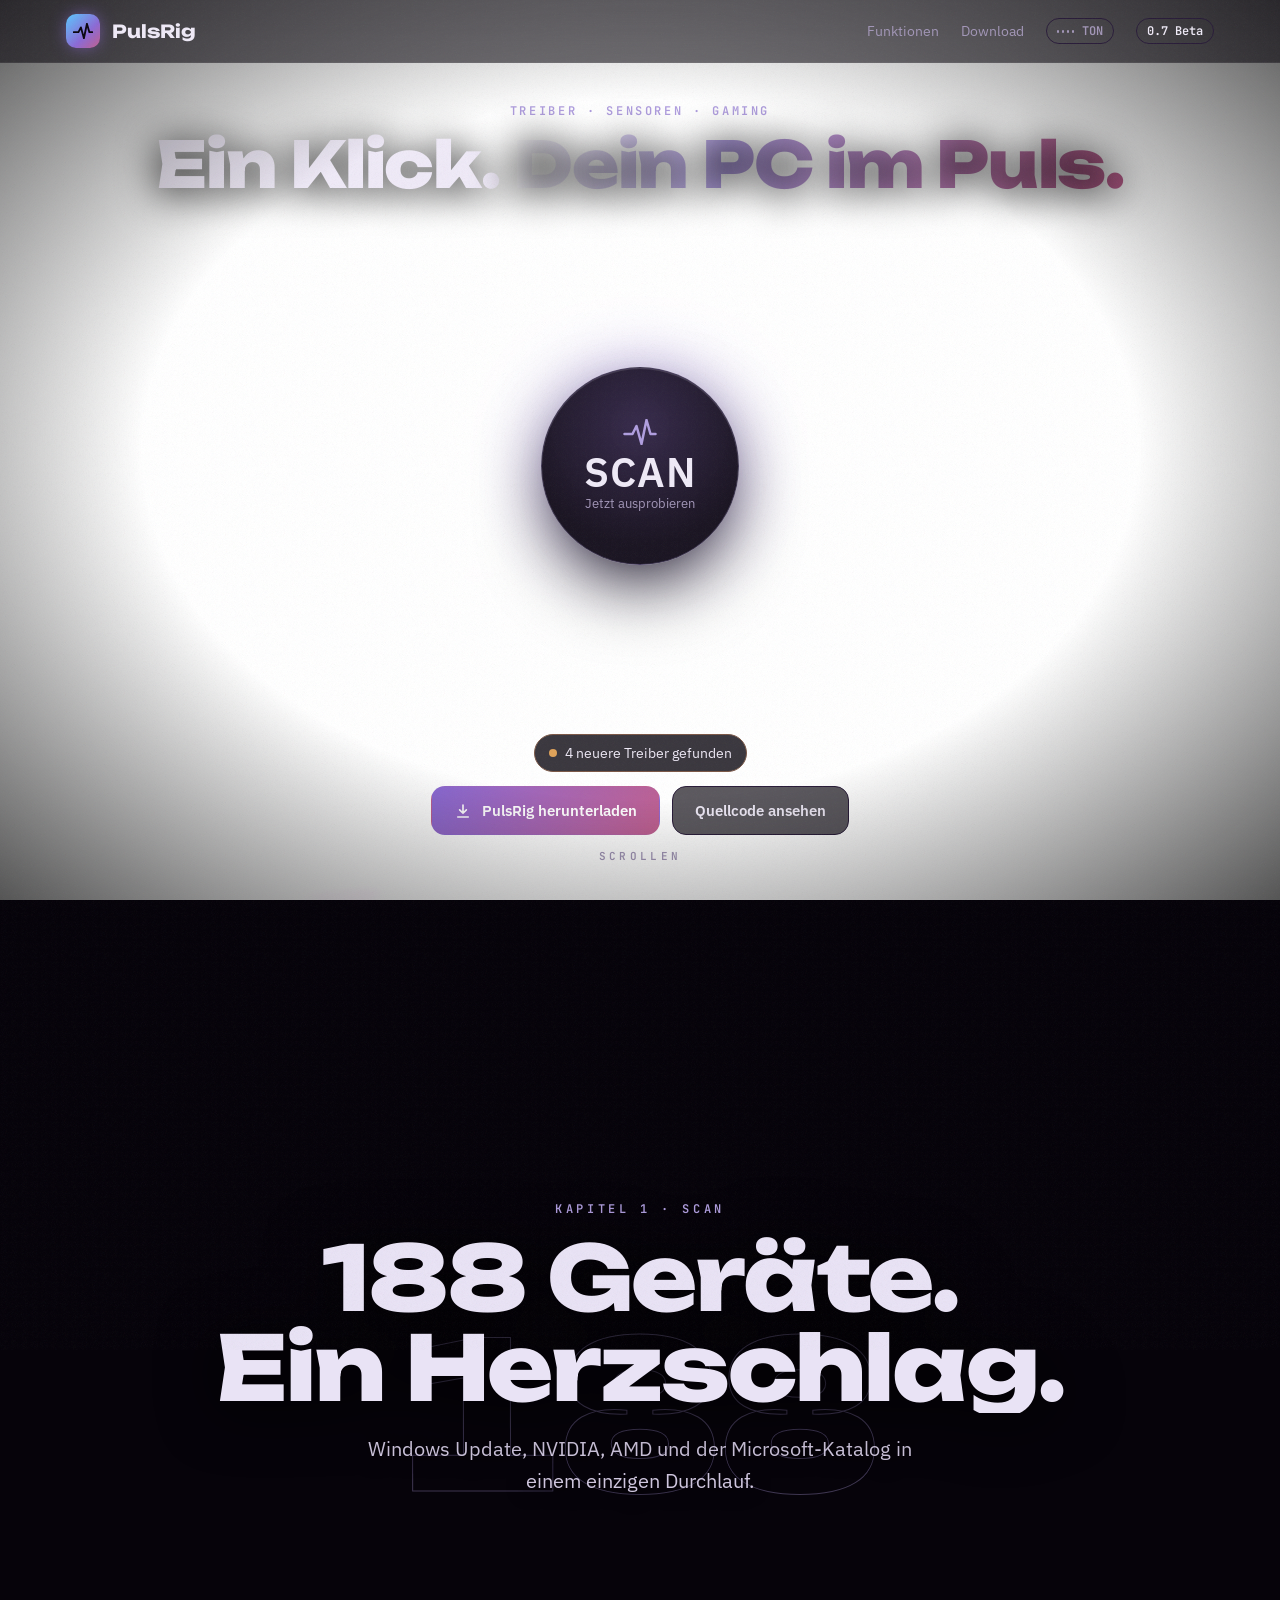
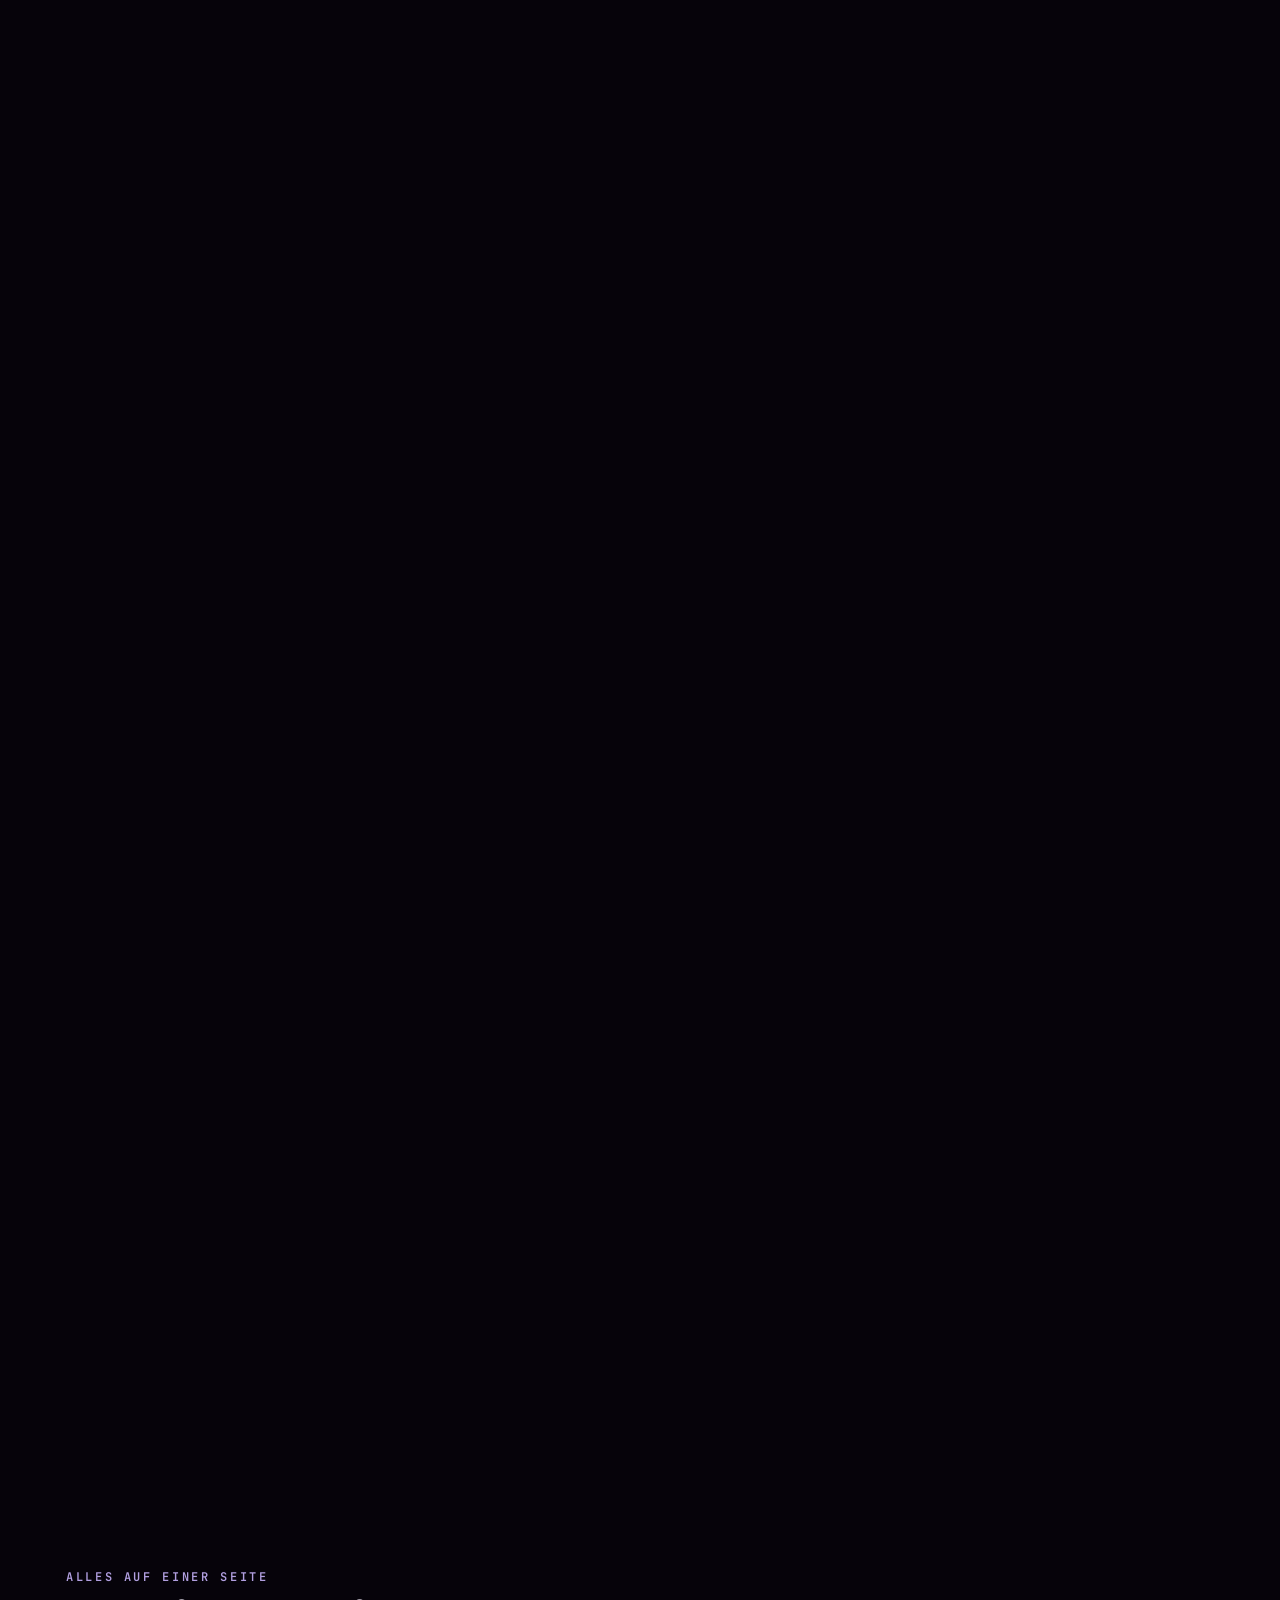
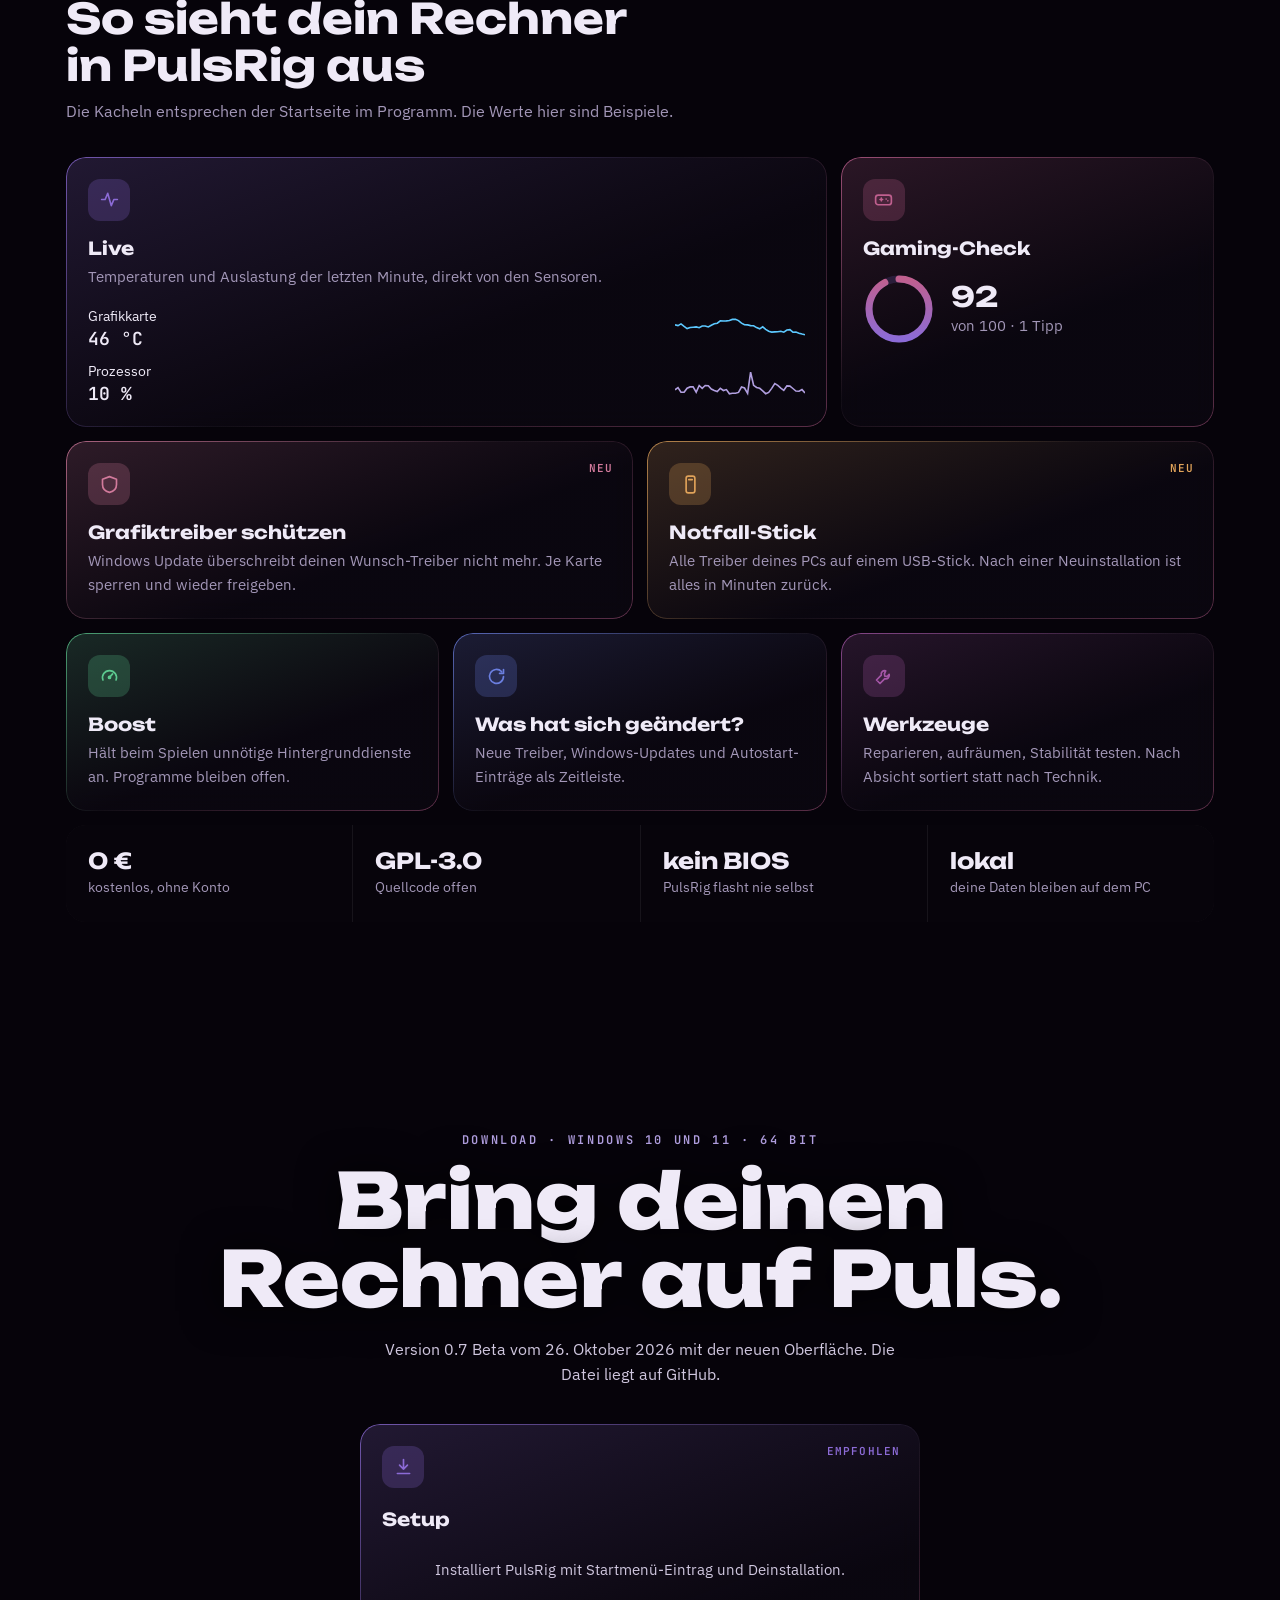
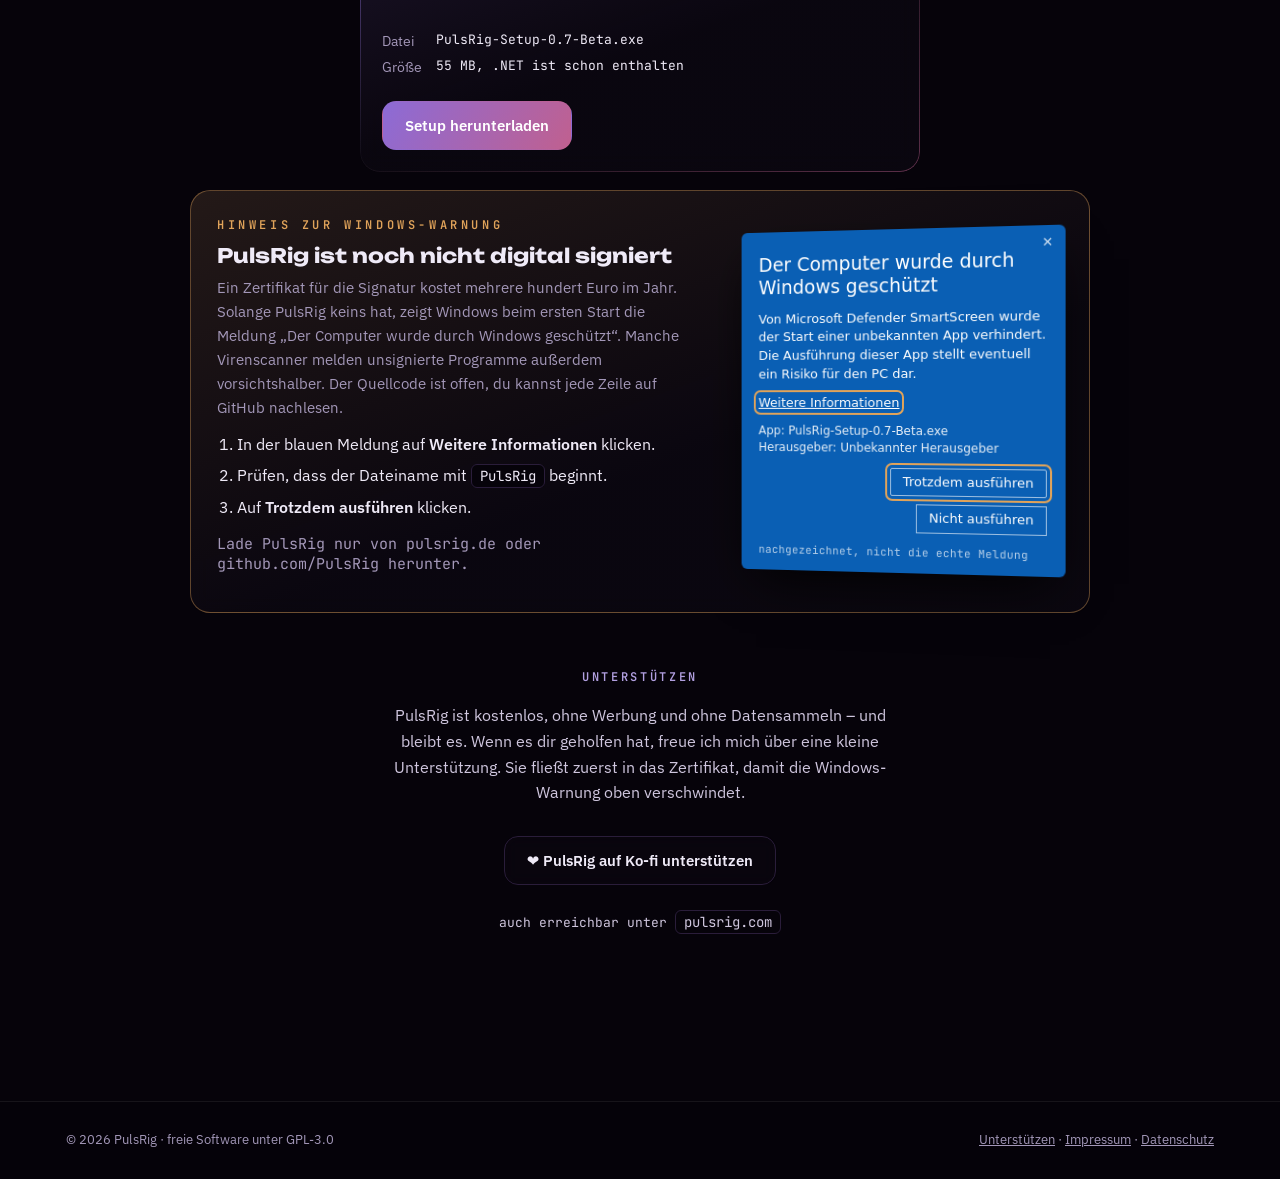
==== commit 3bd4fb5f: "Handy-Ansicht: Kapitel passen in die Breite, Tippflächen 44 px, leichtere Galaxie auf Mobilgeräten" ====
--- a/index.html
+++ b/index.html
@@ -170,6 +170,27 @@
 .rv.pre{transform:translateY(30px)}
 @media (prefers-reduced-motion:reduce){*,*::before,*::after{animation:none!important;transition:none!important}#intro{display:none}.rv.pre{transform:none}
   .chapters{height:auto}.pin{position:static;height:auto;display:grid;gap:80px;padding-block:80px}.chap{position:static}.chap:not(.on){opacity:1;transform:none;filter:none}.prog,.num{display:none}}
+
+/* Handy */
+@supports(height:100svh){.pin{height:100svh}}
+@media(max-width:700px){
+  header .wrap{padding-block:10px}
+  nav{gap:8px}
+  nav .pill{min-height:44px;display:inline-flex;align-items:center;padding-inline:14px}
+  .logo{min-height:44px}
+  .hero{min-height:560px;padding-block:28px 24px}
+  .chap{left:0;right:0;max-width:none;padding-inline:20px}
+  .chap h2{font-size:clamp(30px,9.5vw,44px);line-height:1.05}
+  .prog{bottom:calc(28px + env(safe-area-inset-bottom,0px))}
+  section.blk{padding-block:64px}
+  .dl{padding-block:80px 96px}
+  .warn{padding:20px;gap:22px}
+  .ss{transform:none}
+  .support .btn,.dl .btn{justify-content:center}
+  footer{padding-bottom:calc(28px + env(safe-area-inset-bottom,0px))}
+  footer .wrap{flex-direction:column}
+  footer a{display:inline-flex;align-items:center;min-height:44px}
+}
 </style>
 </head>
 <body>
@@ -343,8 +364,10 @@
 const World=(function(){
   if(!window.THREE)return null;
   const cv=document.getElementById('gl');
-  const r=new THREE.WebGLRenderer({canvas:cv,antialias:true,alpha:true});
-  r.setPixelRatio(Math.min(devicePixelRatio,1.75));
+  /* Handys: weniger Teilchen, kleinere Auflösung, Bloom in halber Größe */
+  const mob=matchMedia('(max-width:700px),(pointer:coarse)').matches;
+  const r=new THREE.WebGLRenderer({canvas:cv,antialias:!mob,alpha:true,powerPreference:'high-performance'});
+  r.setPixelRatio(Math.min(devicePixelRatio,mob?1.25:1.75));
   const scene=new THREE.Scene();
   scene.fog=new THREE.FogExp2(0x06030a,.028);
   const cam=new THREE.PerspectiveCamera(42,1,.05,300);
@@ -378,7 +401,7 @@
   function wave(){const m=new THREE.Mesh(new THREE.RingGeometry(R,R+.04,160),new THREE.MeshBasicMaterial({color:0xc9bbf0,transparent:true,blending:THREE.AdditiveBlending,depthWrite:false,side:THREE.DoubleSide}));m.userData.t=0;ring.add(m);waves.push(m)}
 
   /* Galaxie: 22 000 Teilchen in Spiralarmen, rotiert im Shader */
-  const N=22000,pos=new Float32Array(N*3),col=new Float32Array(N*3),sz=new Float32Array(N),spd=new Float32Array(N);
+  const N=mob?9000:22000,pos=new Float32Array(N*3),col=new Float32Array(N*3),sz=new Float32Array(N),spd=new Float32Array(N);
   const cA=new THREE.Color('#8c6bd6'),cB=new THREE.Color('#c0608f'),cC=new THREE.Color('#5cc8ff'),tmp=new THREE.Color();
   for(let i=0;i<N;i++){
     const arm=i%4,rad=2.4+Math.pow(Math.random(),1.6)*22,ang=arm/4*Math.PI*2+rad*.32+(Math.random()-.5)*.9*(1+rad*.04);
@@ -425,7 +448,10 @@
   const P=new THREE.Vector3(),L=new THREE.Vector3(),cur=new THREE.Vector3(0,0,6),curL=new THREE.Vector3();
   let prog=0,vel=0,mx=0,my=0,boost=0,fit=1;
   addEventListener('pointermove',e=>{mx=e.clientX/innerWidth-.5;my=e.clientY/innerHeight-.5});
-  function size(){const w=innerWidth,h=innerHeight;r.setSize(w,h,false);cam.aspect=w/h;cam.updateProjectionMatrix();comp&&comp.setSize(w,h);fit=Math.max(1,1.05/cam.aspect);K[0].pos.z=7*fit;K[K.length-1].pos.z=8*fit}
+  let lastW=0,lastH=0;
+  function size(){const w=innerWidth,h=innerHeight;
+    if(mob&&w===lastW&&Math.abs(h-lastH)<160)return; /* Adressleiste ein/aus: kein Neuaufbau */
+    lastW=w;lastH=h;r.setSize(w,h,false);cam.aspect=w/h;cam.updateProjectionMatrix();comp&&comp.setSize(w,h);if(mob&&bloom)bloom.setSize(w/2,h/2);fit=Math.max(1,1.05/cam.aspect);K[0].pos.z=7*fit;K[K.length-1].pos.z=8*fit}
   addEventListener('resize',size);size();
   function sample(p){let i=0;while(i<K.length-2&&p>K[i+1].p)i++;const a=K[i],b=K[i+1],t=ease(clamp((p-a.p)/(b.p-a.p),0,1));
     P.lerpVectors(a.pos,b.pos,t);L.lerpVectors(a.look,b.look,t)}
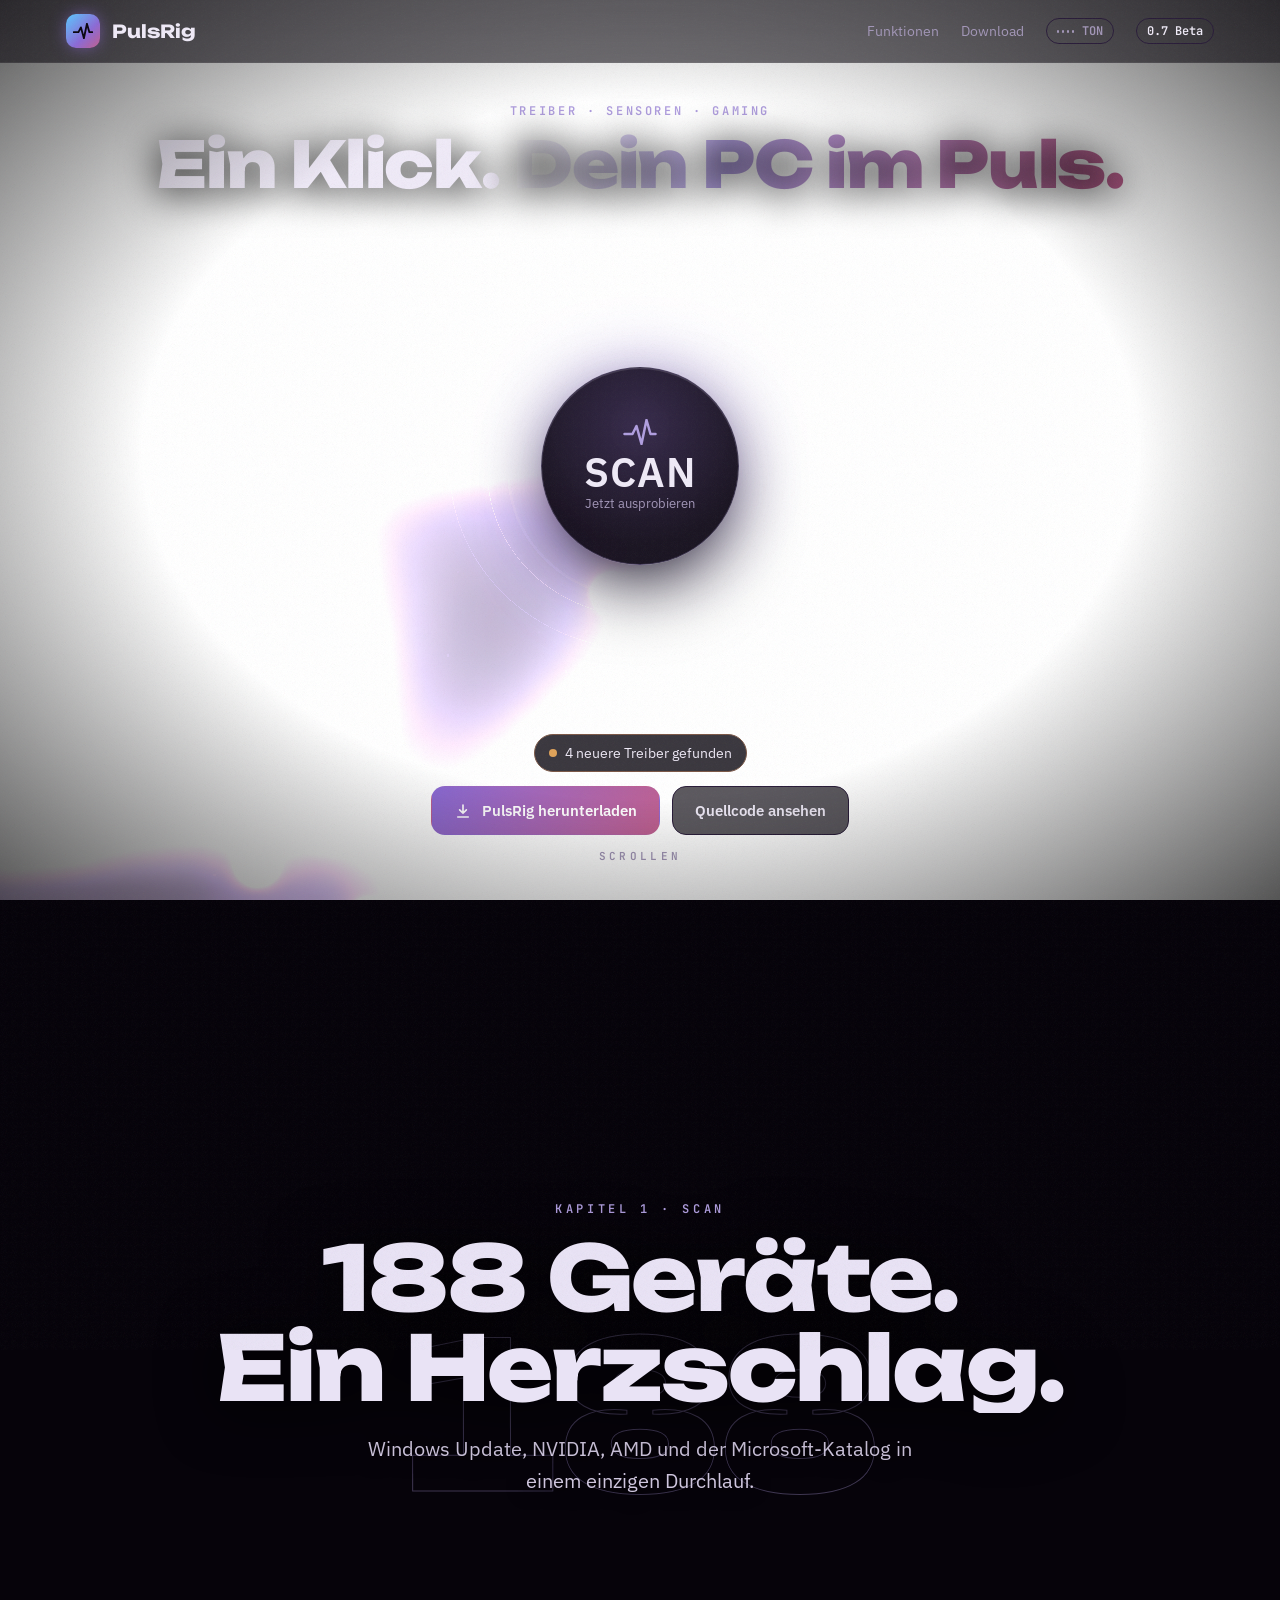
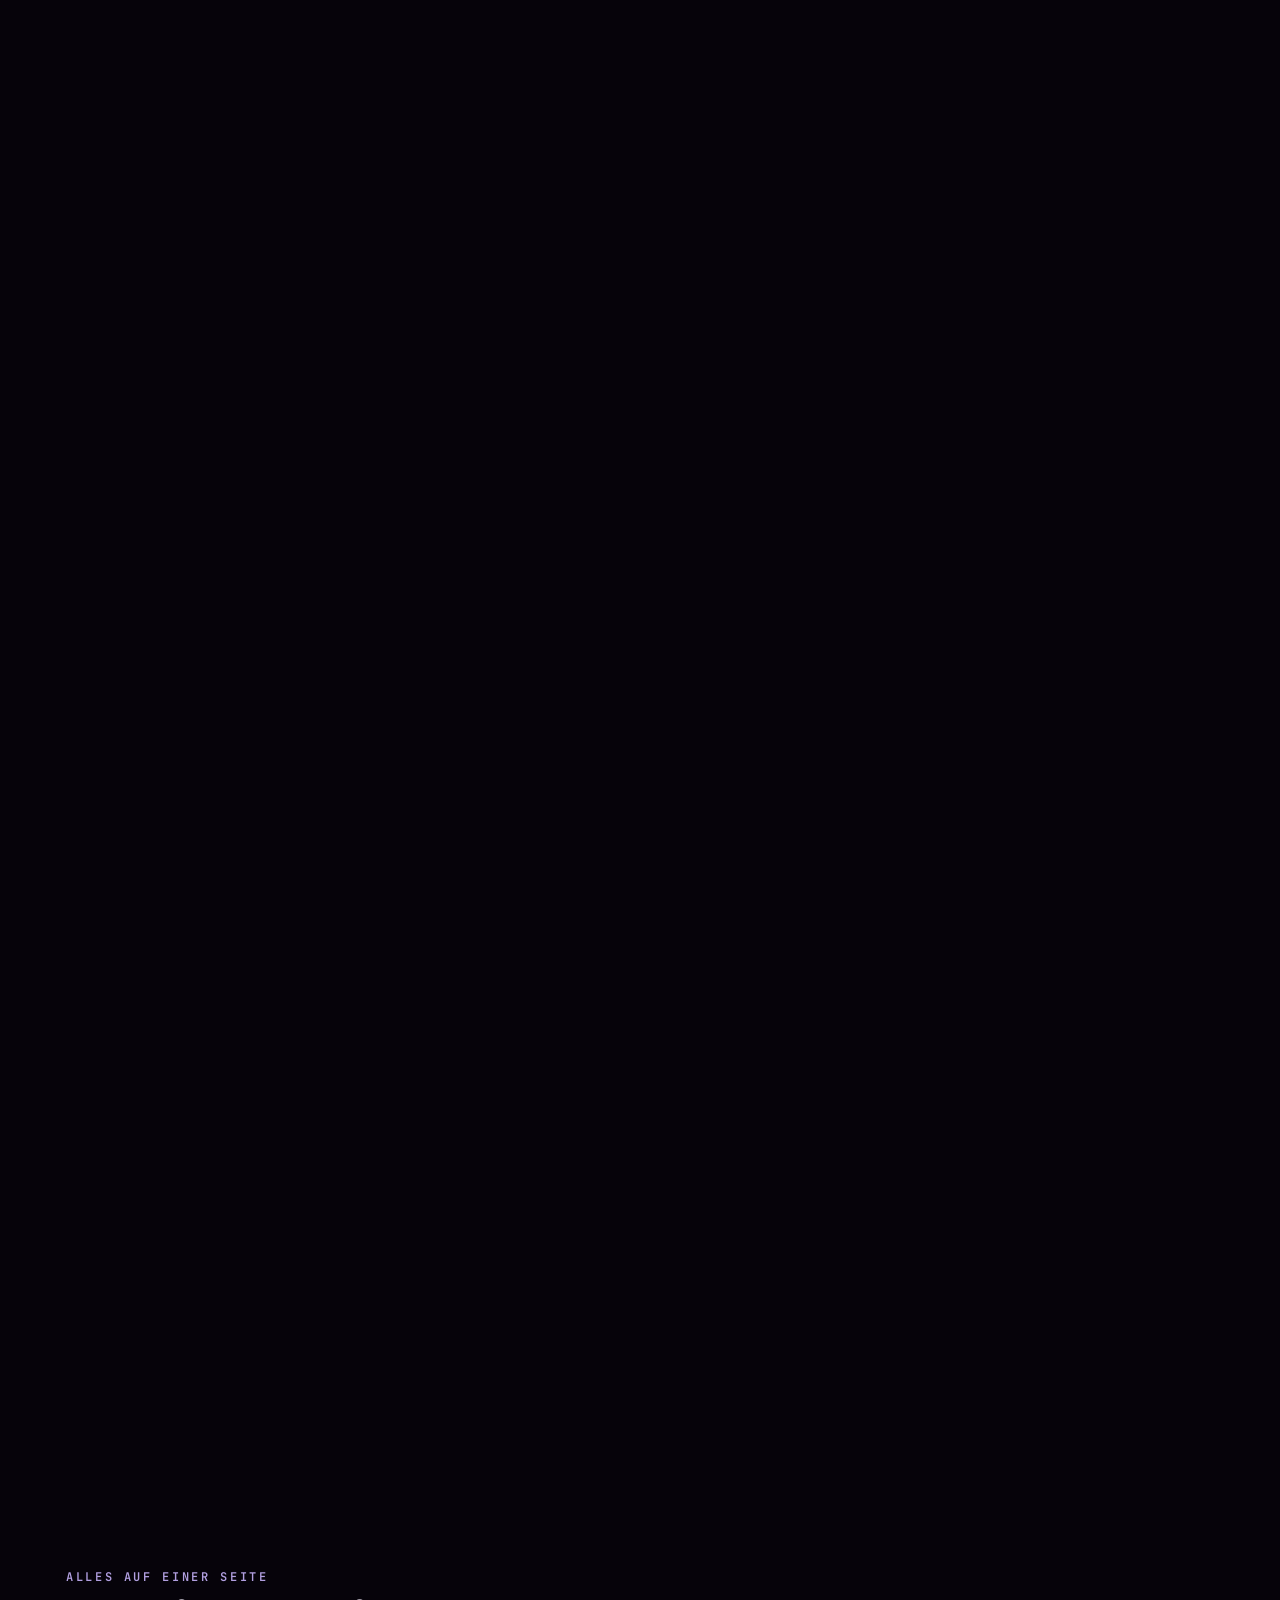
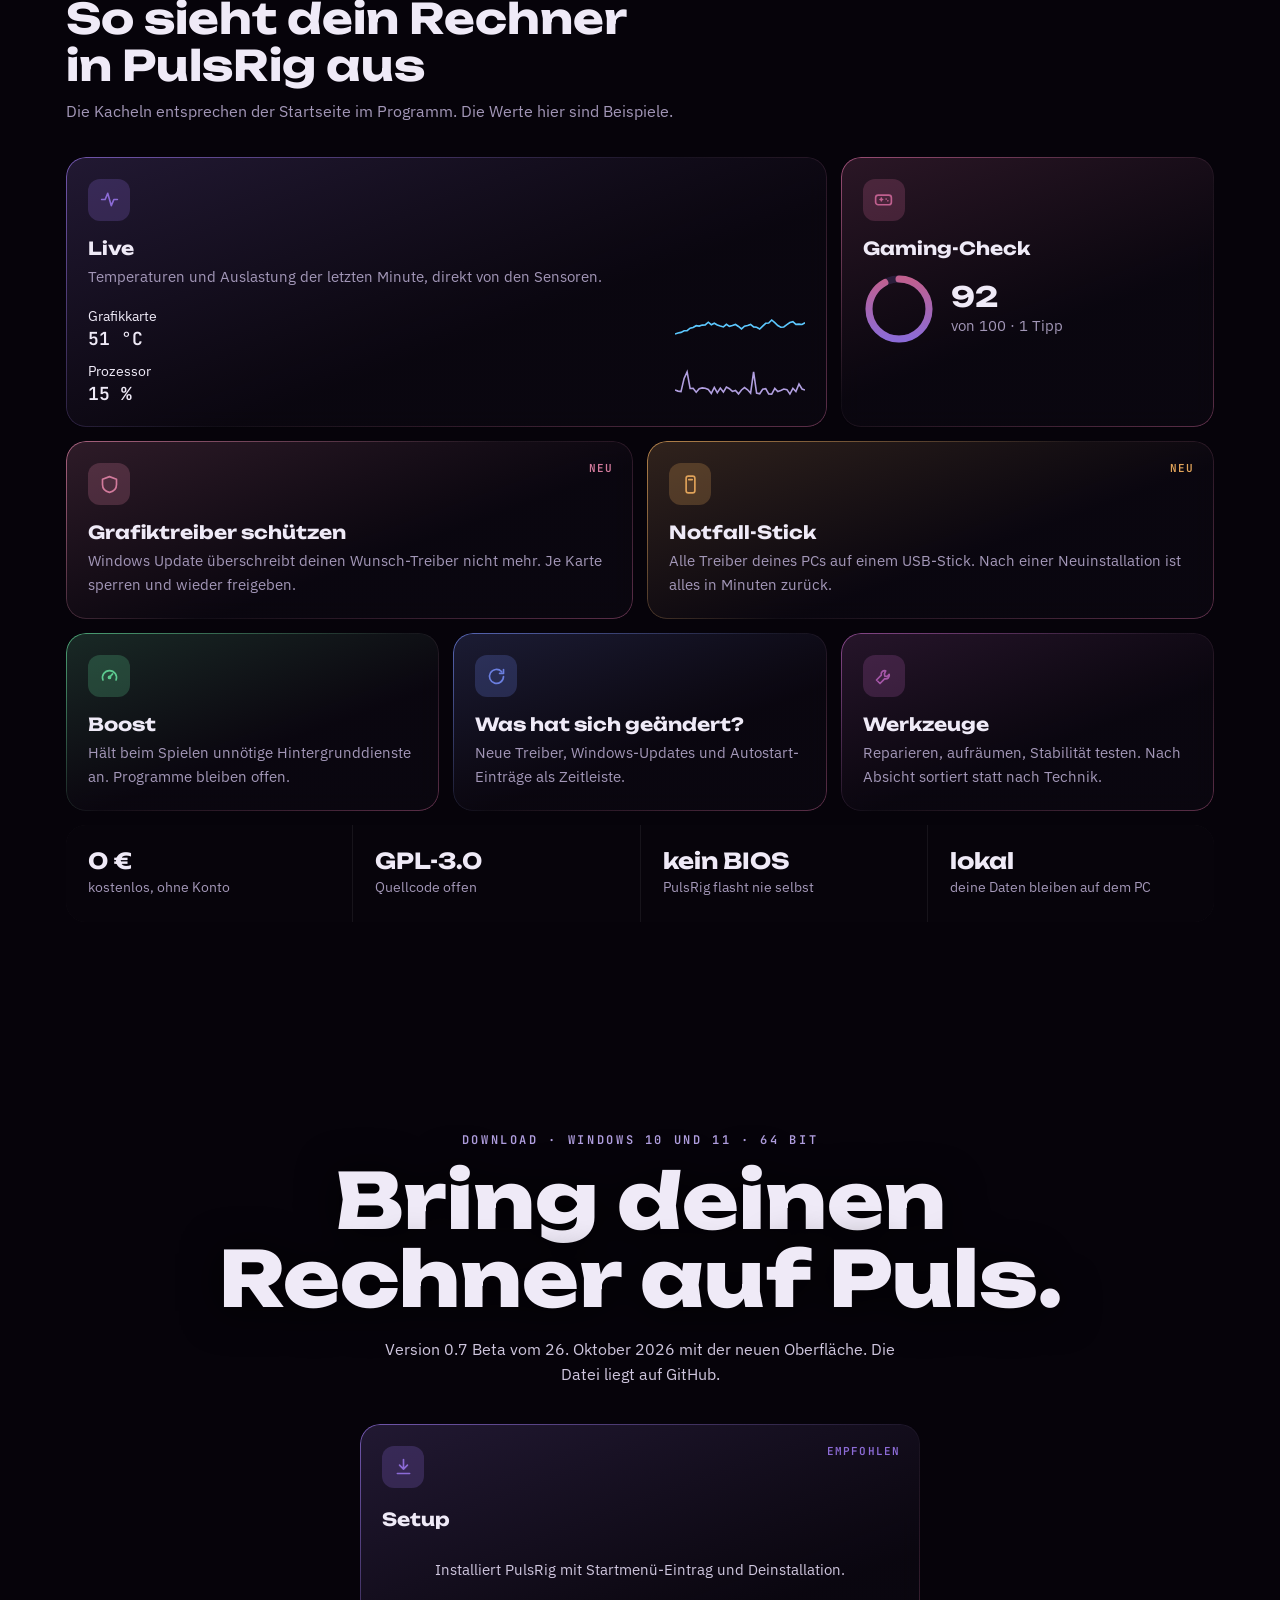
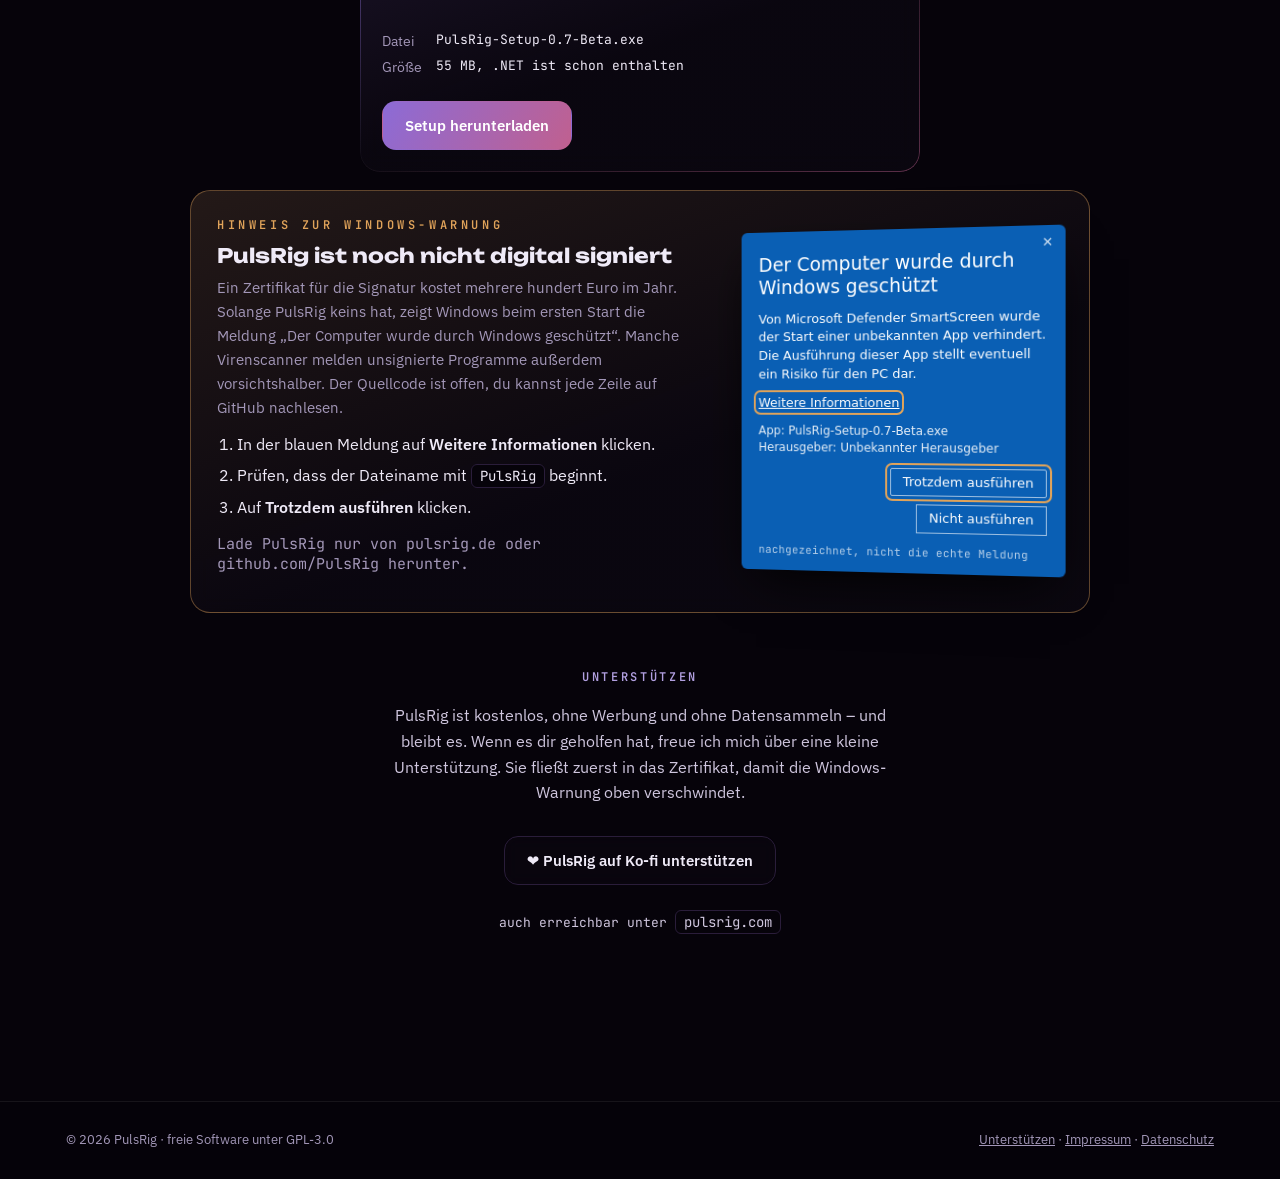
==== commit 4dd887e8: "Puls-Ring liegt mittig um den SCAN-Knopf und richtet seine Größe nach ihm" ====
--- a/index.html
+++ b/index.html
@@ -450,8 +450,13 @@
   addEventListener('pointermove',e=>{mx=e.clientX/innerWidth-.5;my=e.clientY/innerHeight-.5});
   let lastW=0,lastH=0;
   function size(){const w=innerWidth,h=innerHeight;
-    if(mob&&w===lastW&&Math.abs(h-lastH)<160)return; /* Adressleiste ein/aus: kein Neuaufbau */
-    lastW=w;lastH=h;r.setSize(w,h,false);cam.aspect=w/h;cam.updateProjectionMatrix();comp&&comp.setSize(w,h);if(mob&&bloom)bloom.setSize(w/2,h/2);fit=Math.max(1,1.05/cam.aspect);K[0].pos.z=7*fit;K[K.length-1].pos.z=8*fit}
+    if(mob&&w===lastW&&Math.abs(h-lastH)<160)return place(); /* Adressleiste ein/aus: kein Neuaufbau */
+    lastW=w;lastH=h;r.setSize(w,h,false);cam.aspect=w/h;cam.updateProjectionMatrix();comp&&comp.setSize(w,h);if(mob&&bloom)bloom.setSize(w/2,h/2);fit=Math.max(1,1.05/cam.aspect);K[0].pos.z=7*fit;K[K.length-1].pos.z=8*fit;place()}
+  /* Ringmitte auf die echte Mitte des SCAN-Knopfs legen (Startansicht: Kamera bei z=7*fit, Blick auf 0,0,0) */
+  const scanEl=document.getElementById('scan');let ringS=1;
+  function place(){if(!scanEl)return;let x=scanEl.offsetWidth/2,y=scanEl.offsetHeight/2;for(let e=scanEl;e;e=e.offsetParent){x+=e.offsetLeft;y+=e.offsetTop} /* offset statt Rect: Intro-Verschiebung zählt nicht */
+    const hy=Math.tan(cam.fov*Math.PI/360)*K[0].pos.z;ringS=scanEl.offsetWidth*.62/((R+.02)/hy*innerHeight/2);ring.position.set((x/innerWidth*2-1)*hy*cam.aspect,-(y/innerHeight*2-1)*hy,0)}
+  document.fonts&&document.fonts.ready.then(place);addEventListener('load',place);
   addEventListener('resize',size);size();
   function sample(p){let i=0;while(i<K.length-2&&p>K[i+1].p)i++;const a=K[i],b=K[i+1],t=ease(clamp((p-a.p)/(b.p-a.p),0,1));
     P.lerpVectors(a.pos,b.pos,t);L.lerpVectors(a.look,b.look,t)}
@@ -462,7 +467,7 @@
     const sp=(1/2.4/3)*(1+boost*3);ringU.uHead.value=(ringU.uHead.value+dt*sp)%1;ringU.uBoost.value=boost;
     head.position.copy(curve.getPoint(ringU.uHead.value));
     const ph=(t%.9)/.9,beat=Math.exp(-Math.pow((ph-.05)/.035,2))+.6*Math.exp(-Math.pow((ph-.22)/.045,2));
-    ring.scale.setScalar(1+beat*.008+boost*.03);core.material.opacity=.09+beat*.06+boost*.2;
+    ring.scale.setScalar(ringS*(1+beat*.008+boost*.03));core.material.opacity=.09+beat*.06+boost*.2;
     if(bloom)bloom.strength=1.0+beat*.08+boost*.45+vel*3;
     waves.forEach((m,i)=>{m.userData.t+=dt;const k=m.userData.t/1.6;m.scale.setScalar(1+k*5);m.material.opacity=Math.max(0,1-k)*.35;if(k>=1){ring.remove(m);waves.splice(i,1)}});
     gt+=dt*(1+boost*.8);galU.uTime.value=gt+prog*30;galU.uWarp.value=vel*8;
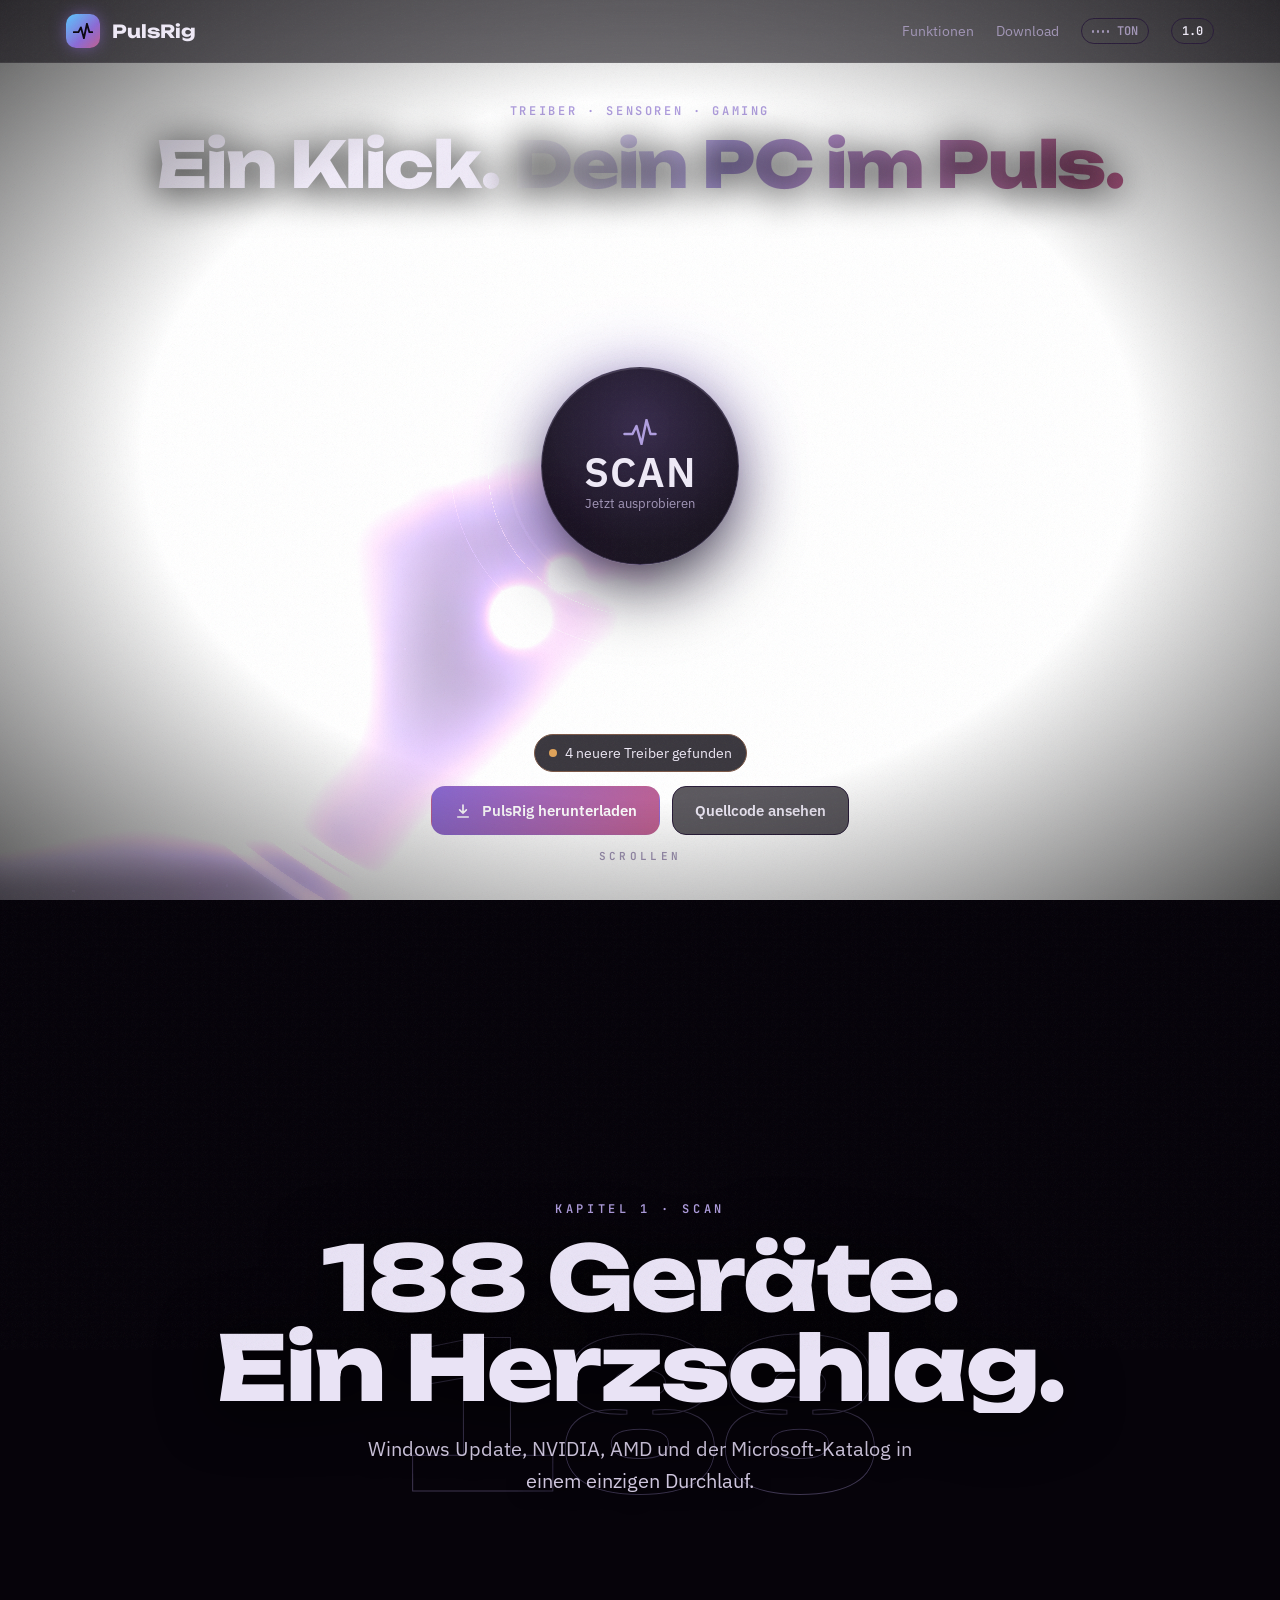
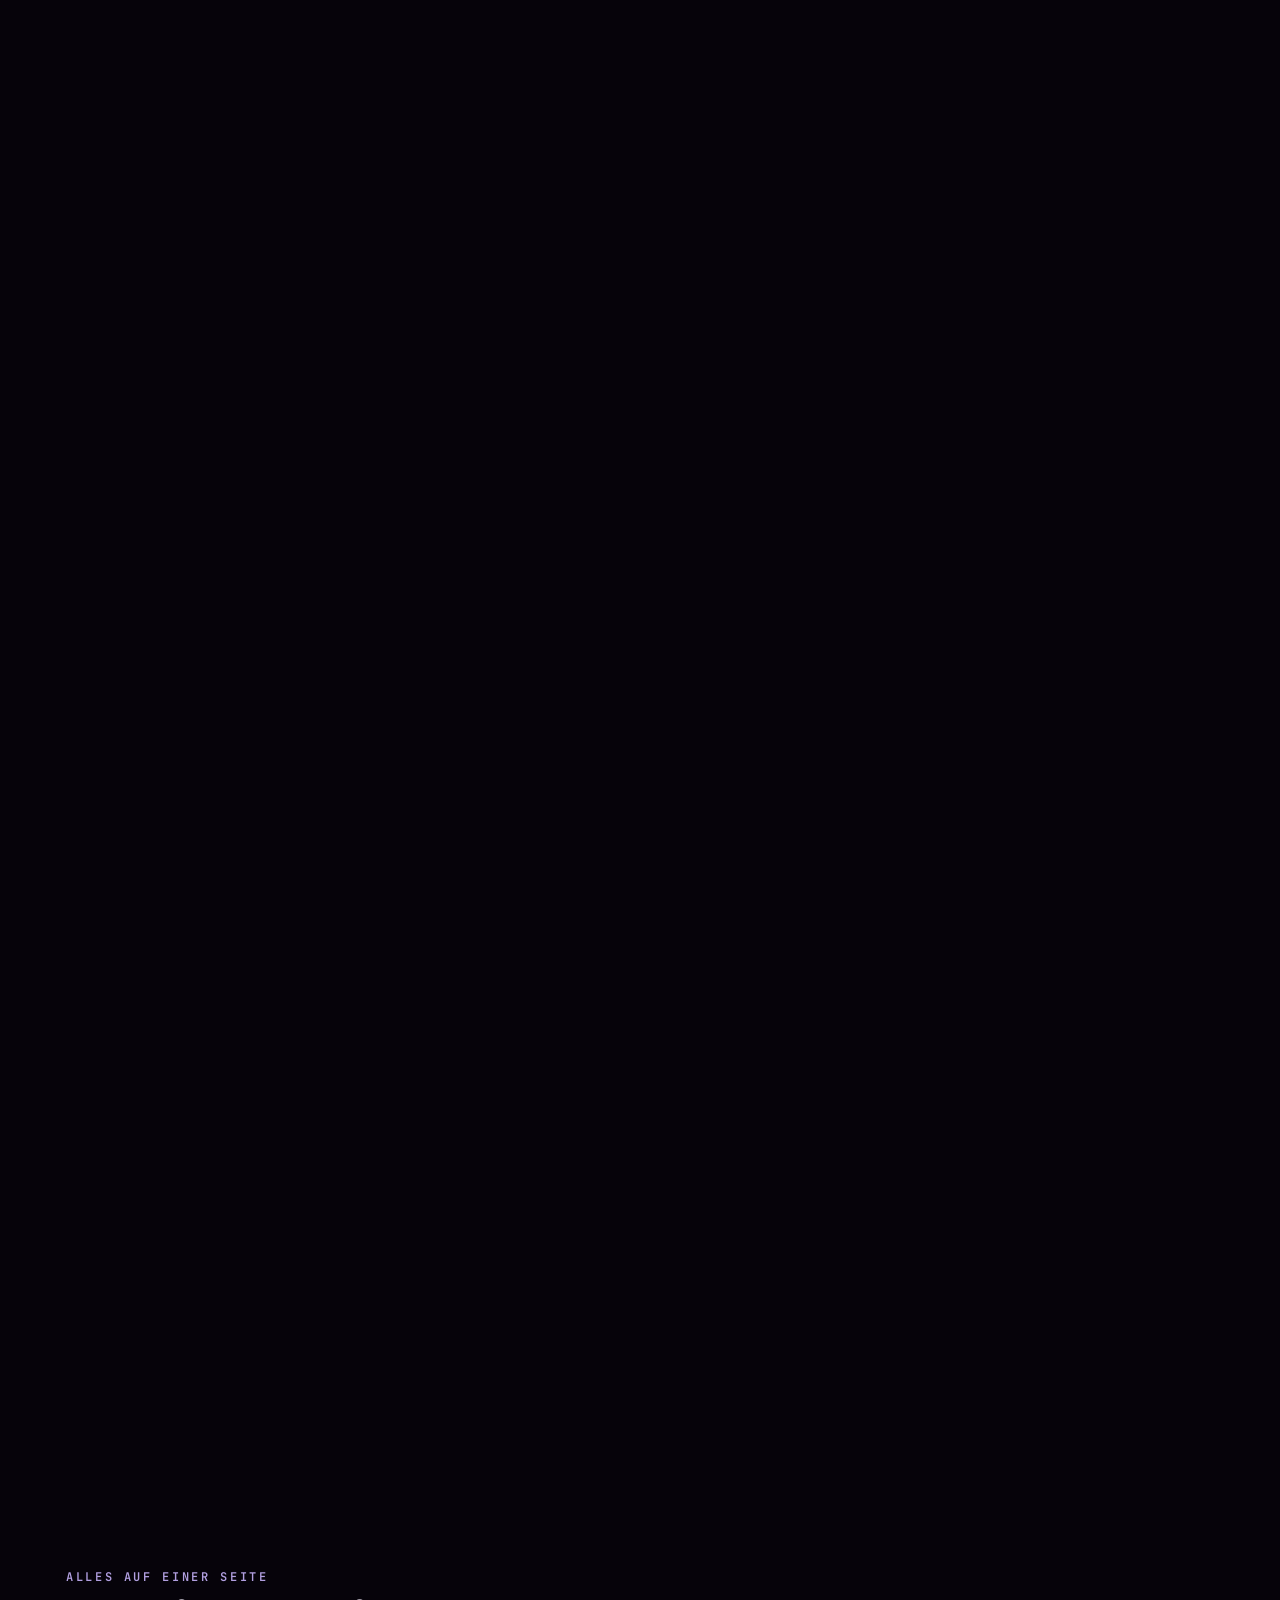
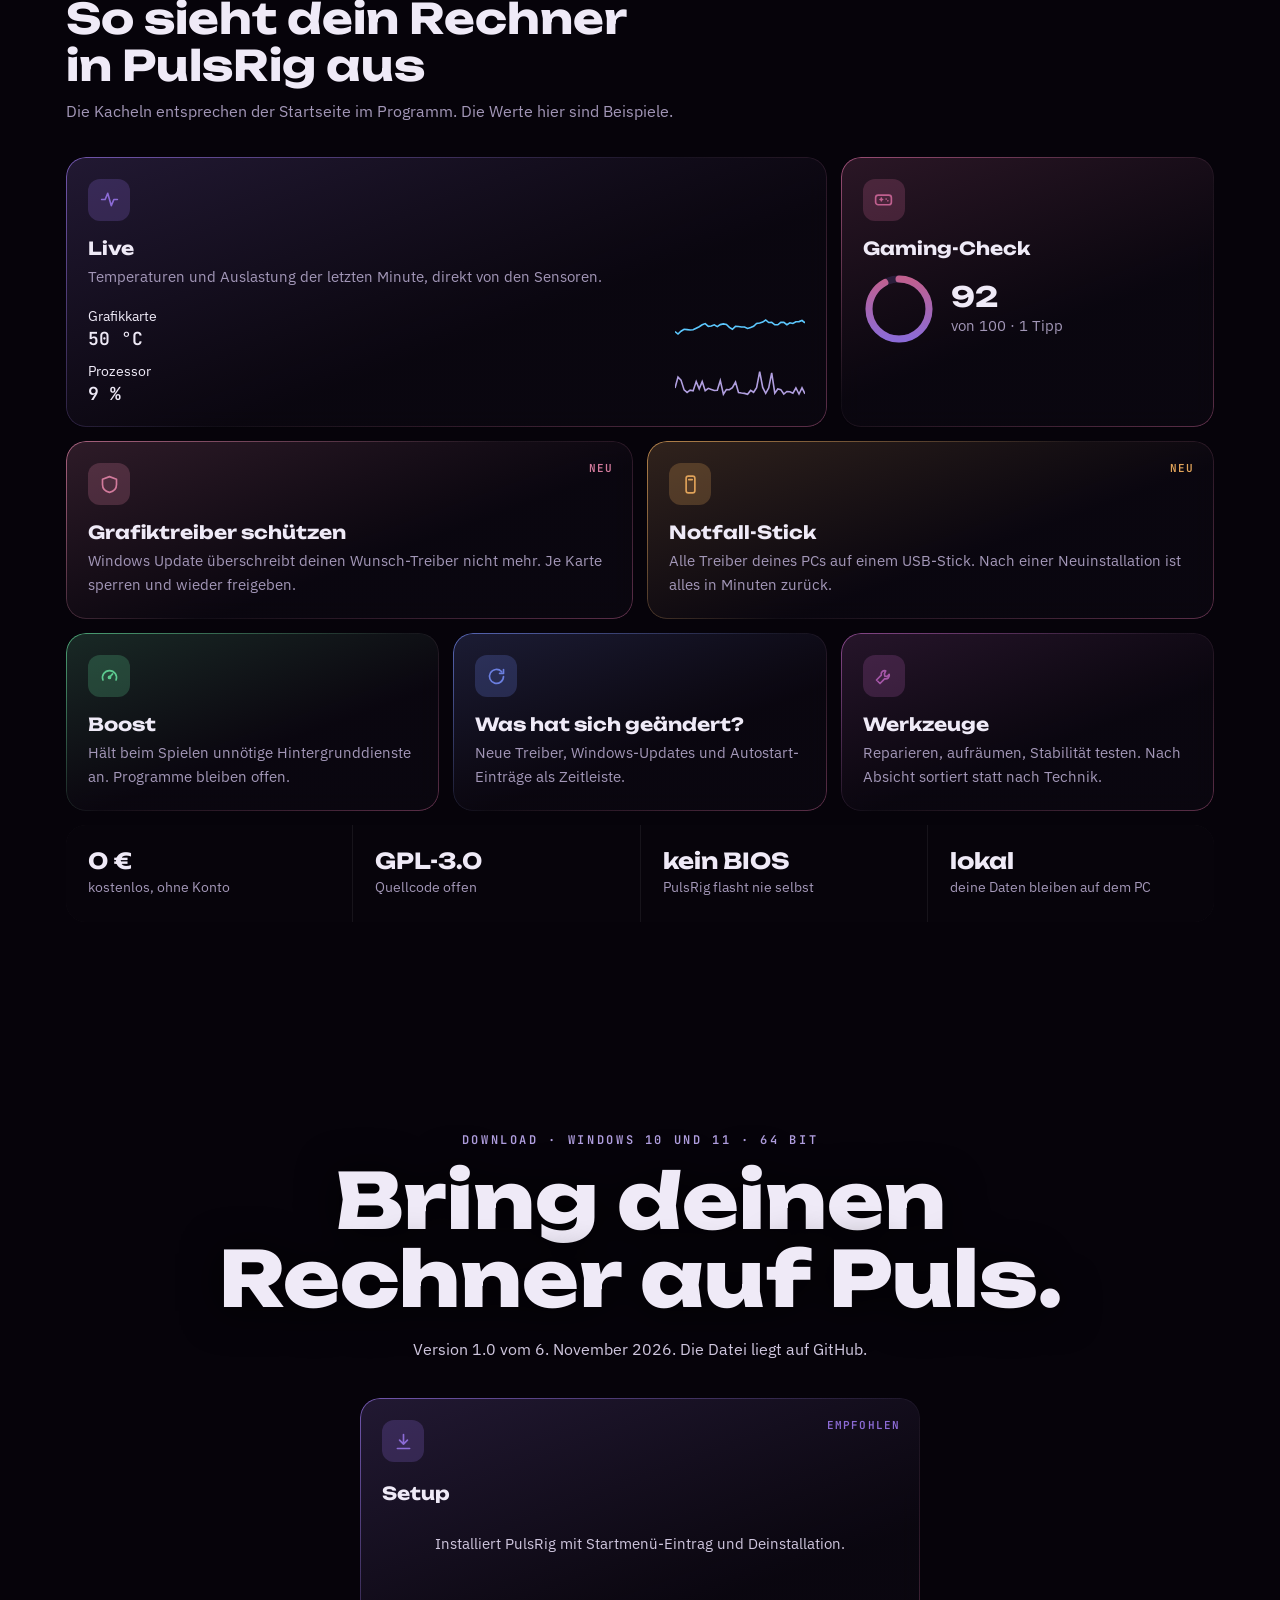
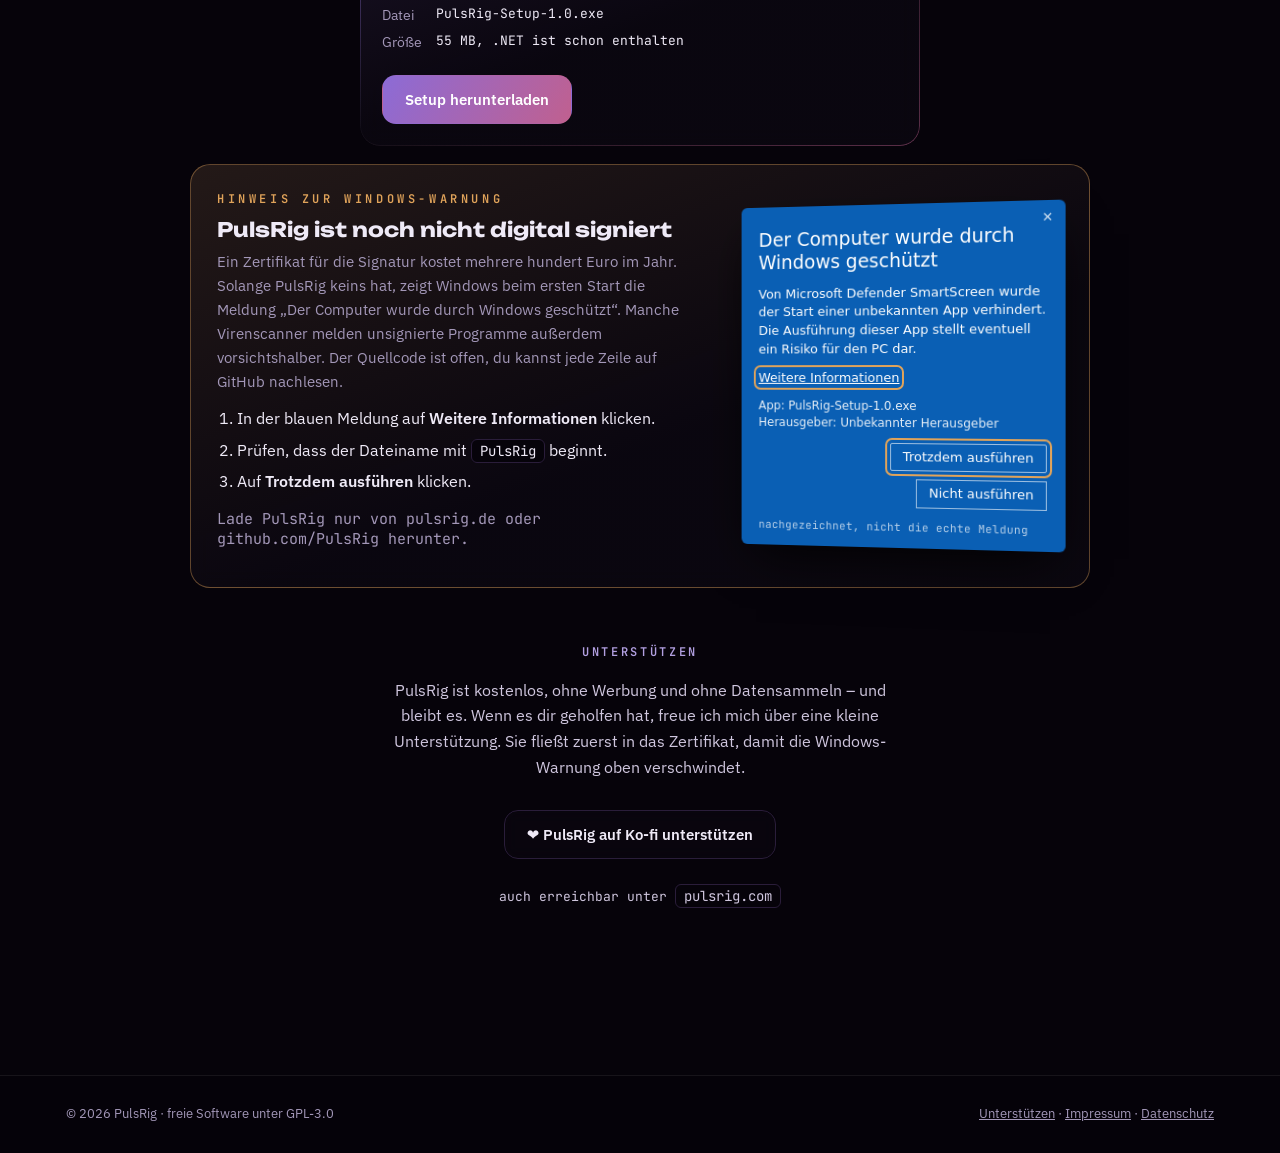
==== commit 33ff9896: "Version 1.0: Download und Versionsangabe" ====
--- a/index.html
+++ b/index.html
@@ -214,7 +214,7 @@
       <span class="mark"><svg viewBox="0 0 66 52" aria-hidden="true"><path d="M2 30h16l8-16 10 36 10-48 8 28h10" fill="none" stroke="#0b0710" stroke-width="6" stroke-linecap="round" stroke-linejoin="round"/></svg></span>
       PulsRig
     </a>
-    <nav><a href="#funktionen">Funktionen</a><a href="#download">Download</a><button type="button" class="pill snd" id="snd" aria-pressed="false" aria-label="Hintergrundklang ein oder aus"><i></i><i></i><i></i><i></i>TON</button><span class="pill">0.7 Beta</span></nav>
+    <nav><a href="#funktionen">Funktionen</a><a href="#download">Download</a><button type="button" class="pill snd" id="snd" aria-pressed="false" aria-label="Hintergrundklang ein oder aus"><i></i><i></i><i></i><i></i>TON</button><span class="pill">1.0</span></nav>
   </div>
 </header>
 
@@ -231,7 +231,7 @@
     <div class="below">
       <div class="found" id="found"><i></i><span id="foundText">4 neuere Treiber gefunden</span></div>
       <div class="cta">
-        <a class="btn primary" href="https://github.com/PulsRig/PulsRig/releases/latest/download/PulsRig-Setup-0.7-Beta.exe">
+        <a class="btn primary" href="https://github.com/PulsRig/PulsRig/releases/latest/download/PulsRig-Setup-1.0.exe">
           <svg width="18" height="18" viewBox="0 0 24 24" fill="none" stroke="currentColor" stroke-width="2.2" stroke-linecap="round" stroke-linejoin="round"><path d="M12 4v11m0 0-4.5-4.5M12 15l4.5-4.5M5 20h14"/></svg>
           PulsRig herunterladen</a>
         <a class="btn ghost" href="https://github.com/PulsRig/PulsRig-Code" target="_blank" rel="noopener">Quellcode ansehen</a>
@@ -304,7 +304,7 @@
   <section class="dl wrap" id="download">
     <div class="eyebrow">Download · Windows 10 und 11 · 64 Bit</div>
     <h2>Bring deinen Rechner auf Puls.</h2>
-    <p>Version 0.7 Beta vom 26. Oktober 2026 mit der neuen Oberfläche. Die Datei liegt auf GitHub.</p>
+    <p>Version 1.0 vom 6. November 2026. Die Datei liegt auf GitHub.</p>
 
     <div class="files">
       <article class="file tile" style="--tone:var(--a1)">
@@ -312,8 +312,8 @@
         <div class="ic"><svg viewBox="0 0 24 24"><path d="M12 4v11m0 0-4.5-4.5M12 15l4.5-4.5M5 20h14"/></svg></div>
         <h3>Setup</h3>
         <p>Installiert PulsRig mit Startmenü-Eintrag und Deinstallation.</p>
-        <dl><dt>Datei</dt><dd>PulsRig-Setup-0.7-Beta.exe</dd><dt>Größe</dt><dd>55 MB, .NET ist schon enthalten</dd></dl>
-        <a class="btn primary" href="https://github.com/PulsRig/PulsRig/releases/latest/download/PulsRig-Setup-0.7-Beta.exe">Setup herunterladen</a>
+        <dl><dt>Datei</dt><dd>PulsRig-Setup-1.0.exe</dd><dt>Größe</dt><dd>55 MB, .NET ist schon enthalten</dd></dl>
+        <a class="btn primary" href="https://github.com/PulsRig/PulsRig/releases/latest/download/PulsRig-Setup-1.0.exe">Setup herunterladen</a>
       </article>
     </div>
 
@@ -334,7 +334,7 @@
         <div class="ss-t">Der Computer wurde durch Windows geschützt</div>
         <div class="ss-p">Von Microsoft Defender SmartScreen wurde der Start einer unbekannten App verhindert. Die Ausführung dieser App stellt eventuell ein Risiko für den PC dar.</div>
         <div class="ss-l"><span class="hl">Weitere Informationen</span></div>
-        <div class="ss-p small">App: PulsRig-Setup-0.7-Beta.exe<br>Herausgeber: Unbekannter Herausgeber</div>
+        <div class="ss-p small">App: PulsRig-Setup-1.0.exe<br>Herausgeber: Unbekannter Herausgeber</div>
         <div class="ss-b"><span class="hl box">Trotzdem ausführen</span><span class="box">Nicht ausführen</span></div>
         <figcaption>nachgezeichnet, nicht die echte Meldung</figcaption>
       </figure>
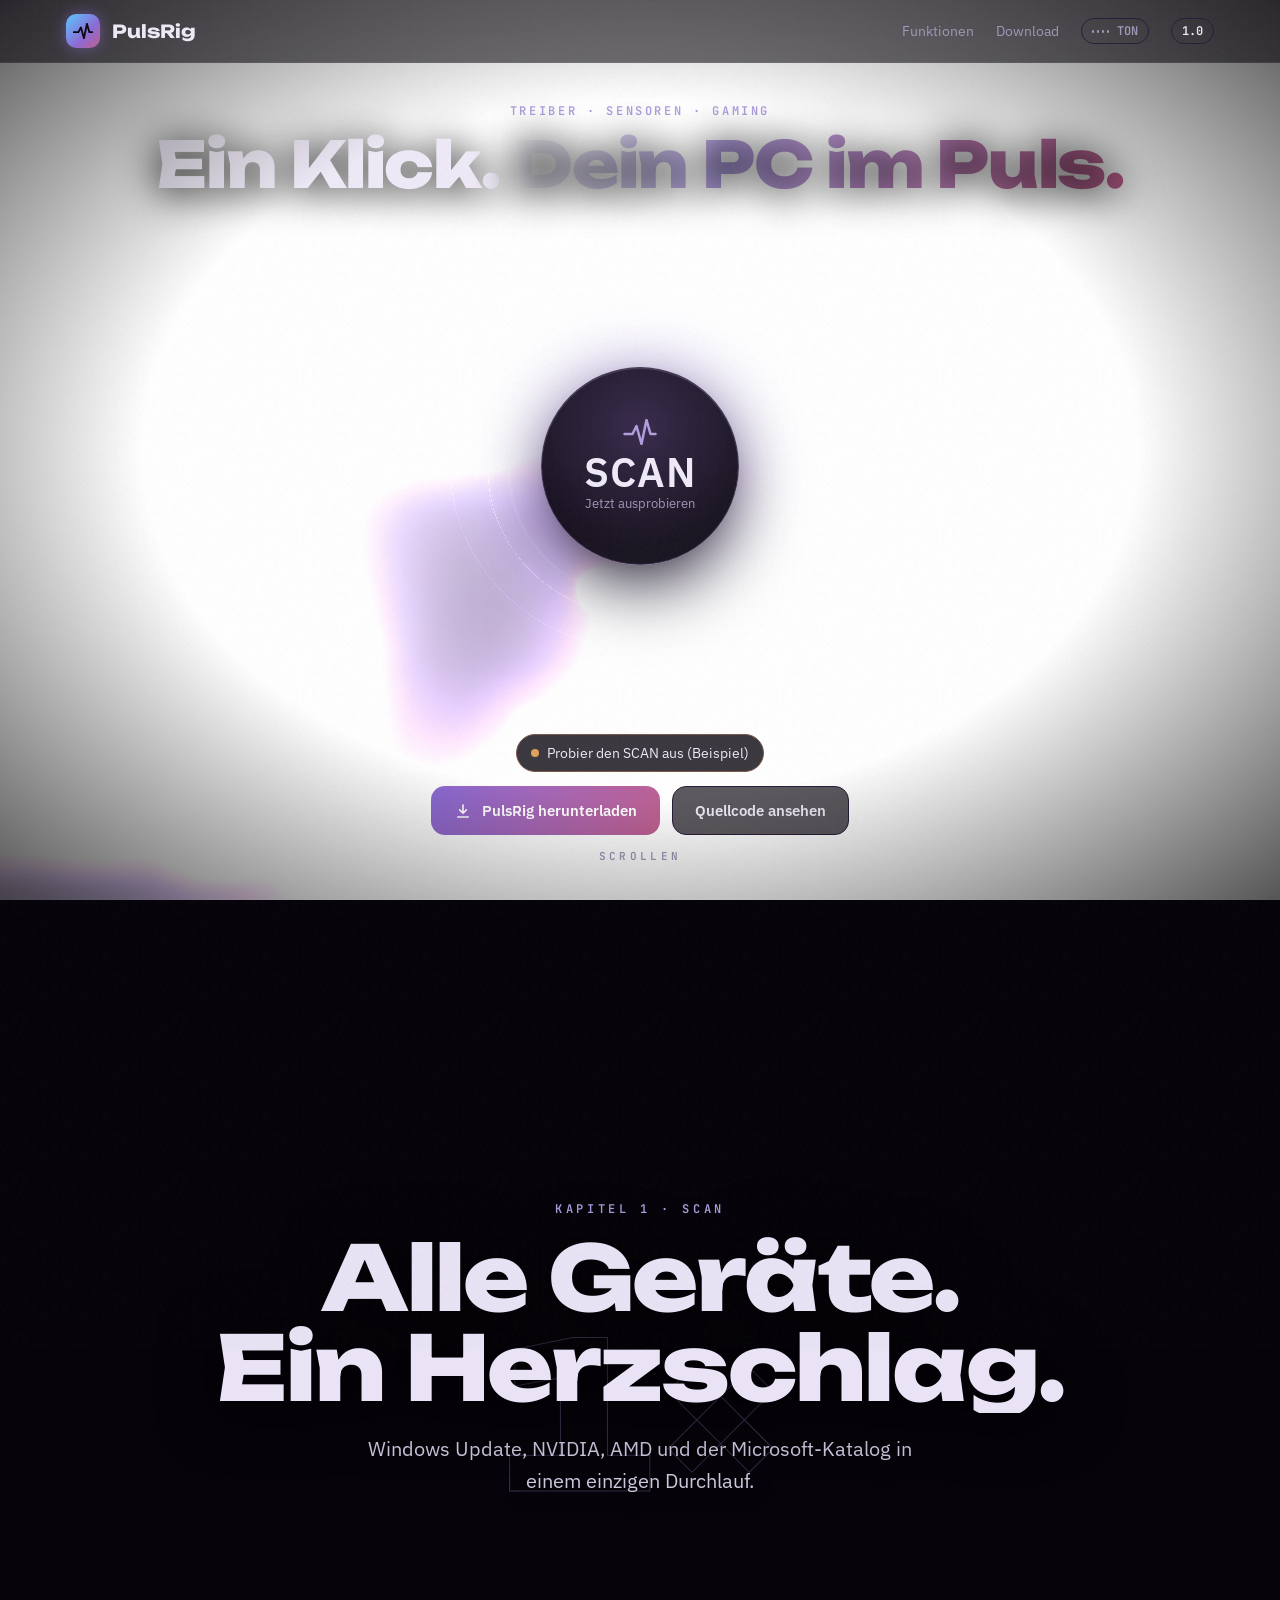
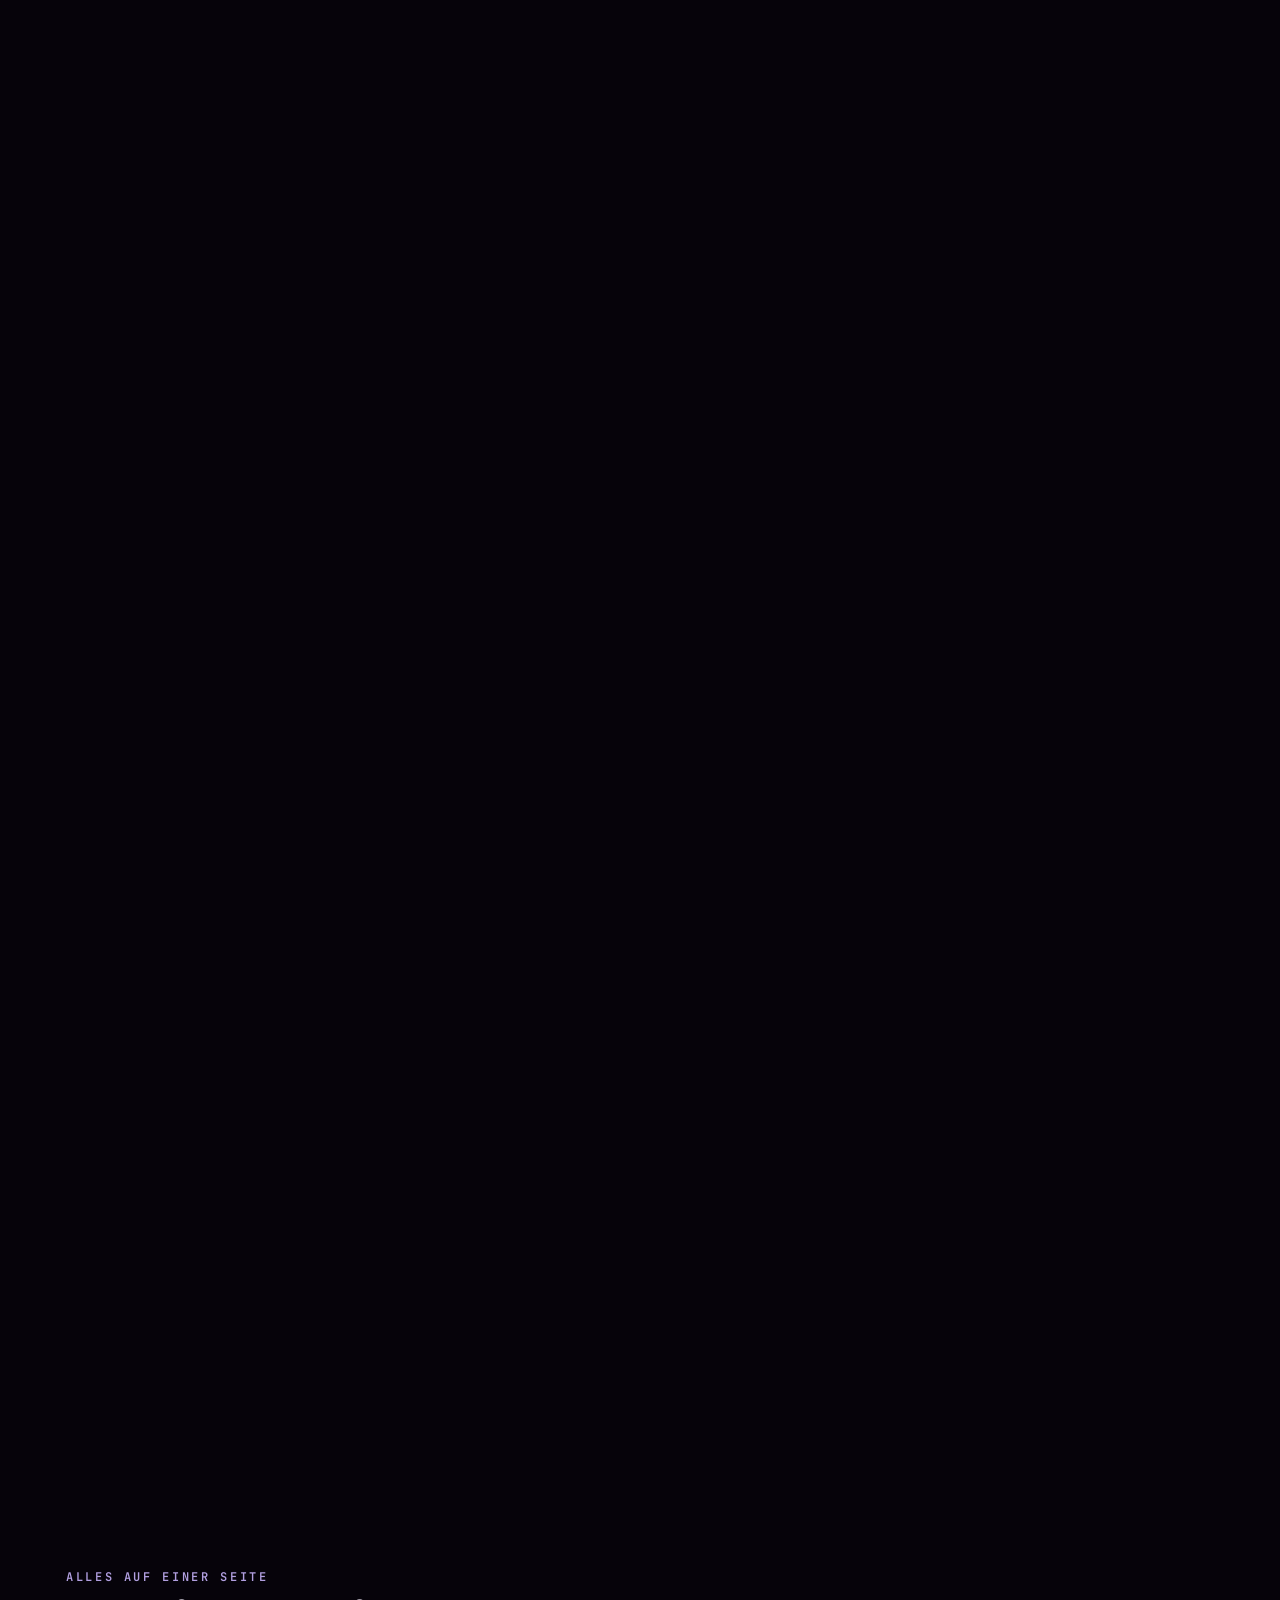
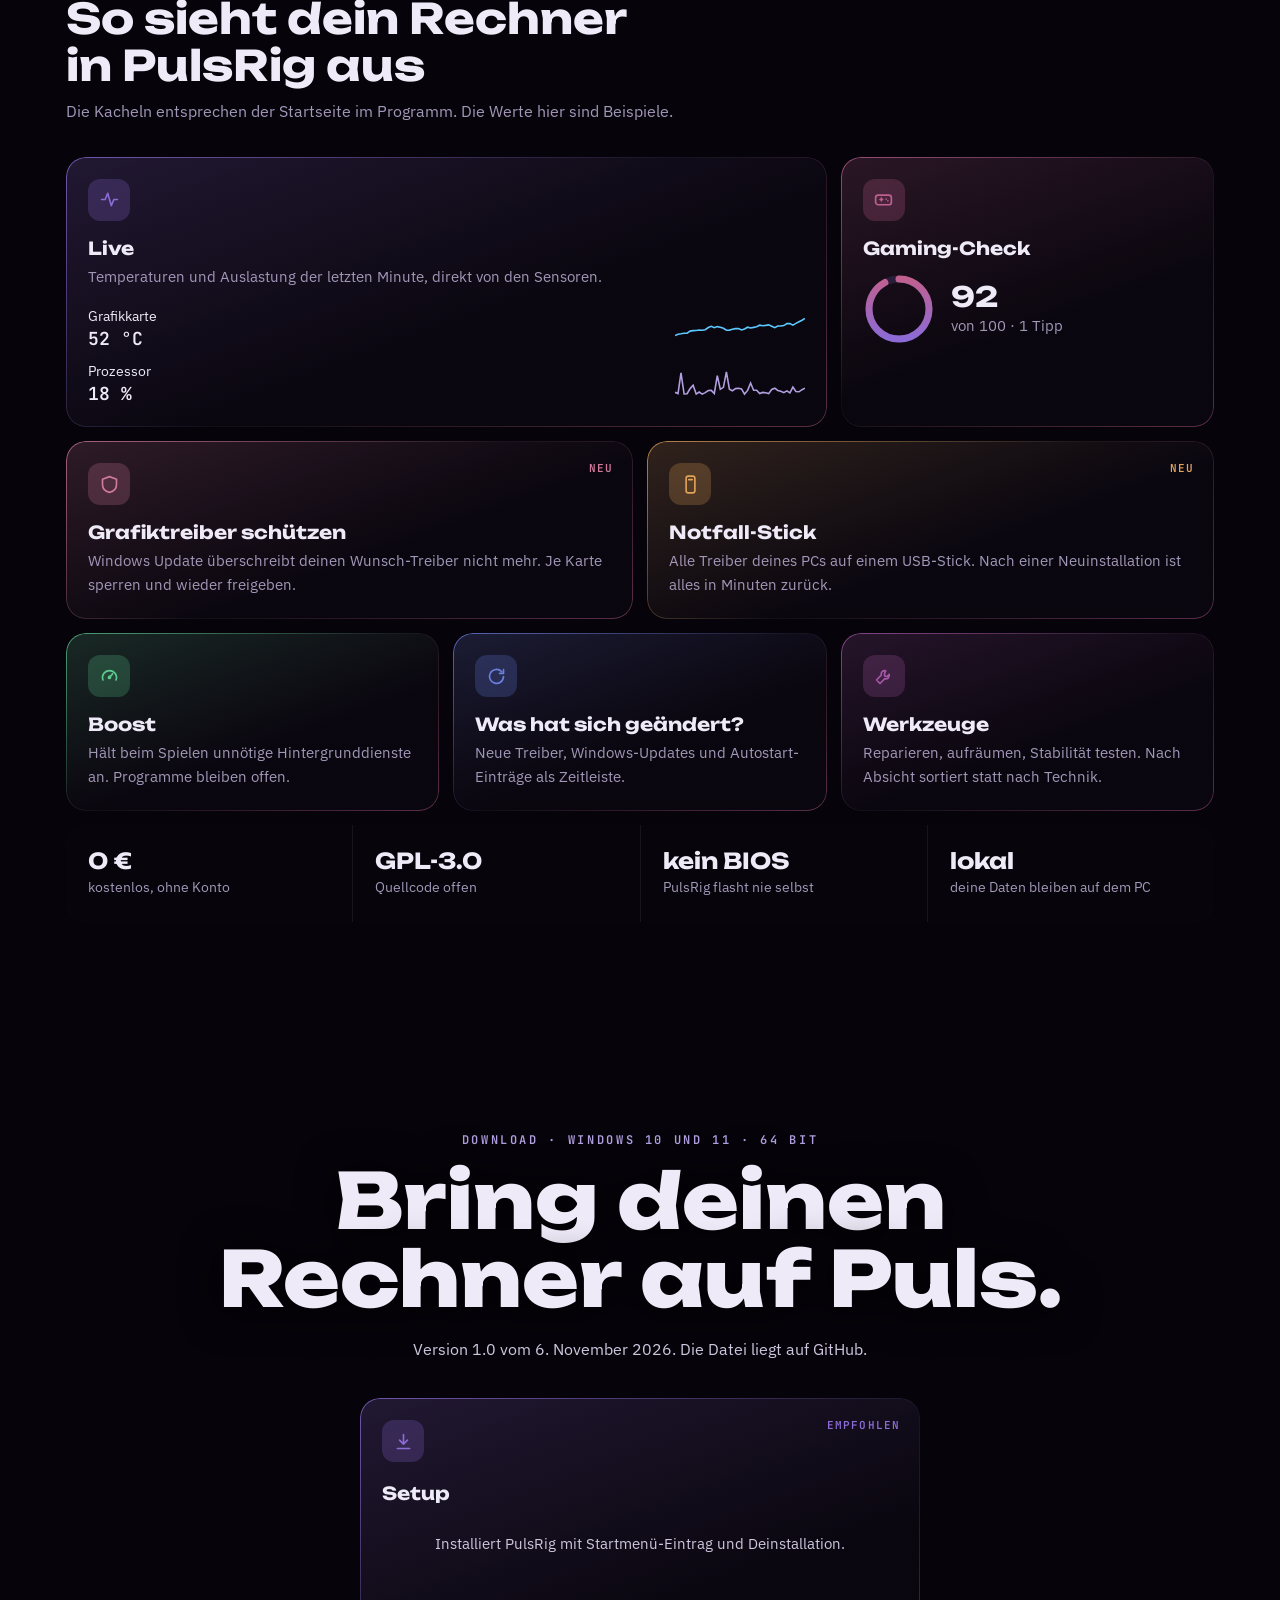
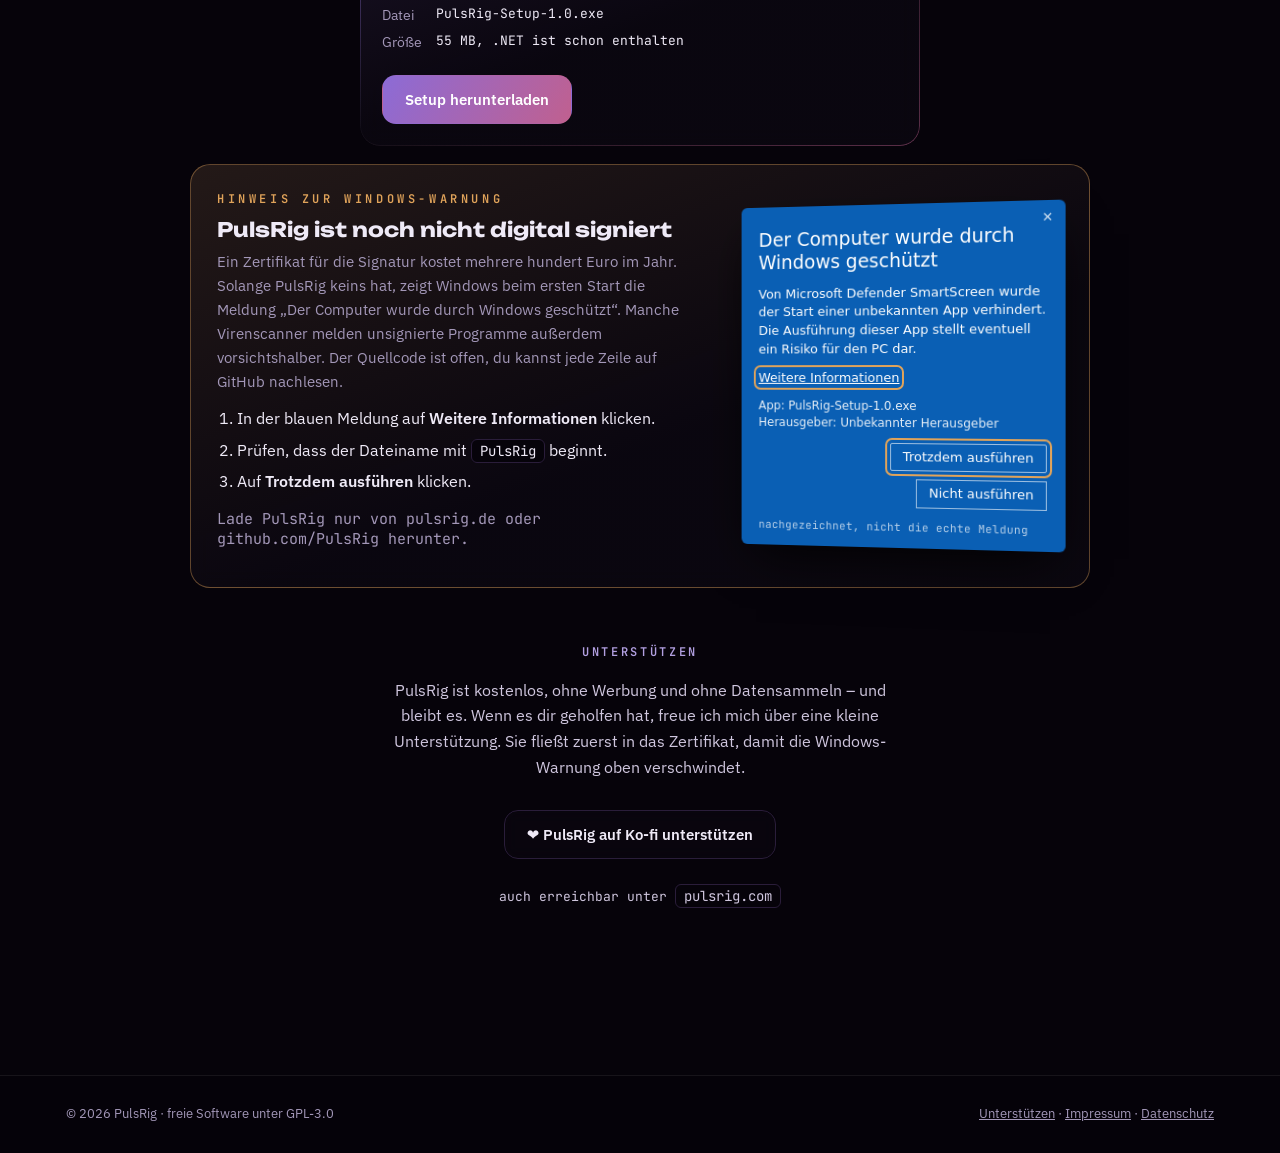
==== commit 6dac5c53: "SCAN-Beispiel passt zu jedem PC: keine festen 188 Geräte mehr, Ringwellen werden sauber entfernt Co-" ====
--- a/index.html
+++ b/index.html
@@ -229,7 +229,7 @@
       <b>SCAN</b><small id="scanSub">Jetzt ausprobieren</small>
     </button>
     <div class="below">
-      <div class="found" id="found"><i></i><span id="foundText">4 neuere Treiber gefunden</span></div>
+      <div class="found" id="found"><i></i><span id="foundText">Probier den SCAN aus (Beispiel)</span></div>
       <div class="cta">
         <a class="btn primary" href="https://github.com/PulsRig/PulsRig/releases/latest/download/PulsRig-Setup-1.0.exe">
           <svg width="18" height="18" viewBox="0 0 24 24" fill="none" stroke="currentColor" stroke-width="2.2" stroke-linecap="round" stroke-linejoin="round"><path d="M12 4v11m0 0-4.5-4.5M12 15l4.5-4.5M5 20h14"/></svg>
@@ -242,9 +242,9 @@
 
   <section class="chapters" id="chapters" aria-label="Was PulsRig macht">
     <div class="pin">
-      <div class="chap on"><div class="num">188</div><div class="k">KAPITEL 1 · SCAN</div><h2>188 Geräte. Ein Herzschlag.</h2><p>Windows Update, NVIDIA, AMD und der Microsoft-Katalog in einem einzigen Durchlauf.</p></div>
+      <div class="chap on"><div class="num">1×</div><div class="k">KAPITEL 1 · SCAN</div><h2>Alle Geräte. Ein Herzschlag.</h2><p>Windows Update, NVIDIA, AMD und der Microsoft-Katalog in einem einzigen Durchlauf.</p></div>
       <div class="chap"><div class="num">°C</div><div class="k">KAPITEL 2 · LIVE</div><h2>Jedes Grad. Jedes Megahertz.</h2><p>Temperatur, Takt und Auslastung in Echtzeit, auch unter Volllast im Stabilitätstest.</p></div>
-      <div class="chap"><div class="num">92</div><div class="k">KAPITEL 3 · BOOST</div><h2>Wenn das Spiel startet, wird es still.</h2><p>Unnötige Dienste pausieren. Der Gaming-Check zeigt, was noch bremst.</p></div>
+      <div class="chap"><div class="num">FPS</div><div class="k">KAPITEL 3 · BOOST</div><h2>Wenn das Spiel startet, wird es still.</h2><p>Unnötige Dienste pausieren. Der Gaming-Check zeigt, was noch bremst.</p></div>
       <div class="chap"><div class="num">USB</div><div class="k">KAPITEL 4 · SCHUTZ</div><h2>Nichts geht verloren.</h2><p>Grafiktreiber gesperrt gegen Windows Update, alle Treiber auf dem Notfall-Stick.</p></div>
       <div class="prog" aria-hidden="true"><i><b></b></i><i><b></b></i><i><b></b></i><i><b></b></i></div>
     </div>
@@ -469,7 +469,7 @@
     const ph=(t%.9)/.9,beat=Math.exp(-Math.pow((ph-.05)/.035,2))+.6*Math.exp(-Math.pow((ph-.22)/.045,2));
     ring.scale.setScalar(ringS*(1+beat*.008+boost*.03));core.material.opacity=.09+beat*.06+boost*.2;
     if(bloom)bloom.strength=1.0+beat*.08+boost*.45+vel*3;
-    waves.forEach((m,i)=>{m.userData.t+=dt;const k=m.userData.t/1.6;m.scale.setScalar(1+k*5);m.material.opacity=Math.max(0,1-k)*.35;if(k>=1){ring.remove(m);waves.splice(i,1)}});
+    for(let i=waves.length-1;i>=0;i--){const m=waves[i];m.userData.t+=dt;const k=m.userData.t/1.6;m.scale.setScalar(1+k*5);m.material.opacity=Math.max(0,1-k)*.35;if(k>=1){ring.remove(m);m.geometry.dispose();m.material.dispose();waves.splice(i,1)}}
     gt+=dt*(1+boost*.8);galU.uTime.value=gt+prog*30;galU.uWarp.value=vel*8;
     vel*=.9;boost=Math.max(0,boost-dt*.45);
     comp?comp.render():r.render(scene,cam);
@@ -504,9 +504,9 @@
 /* ===== SCAN zum Ausprobieren ===== */
 (function(){
   const btn=document.getElementById('scan'),sub=document.getElementById('scanSub'),found=document.getElementById('found'),ft=document.getElementById('foundText');let busy=false;
-  btn.addEventListener('click',()=>{if(busy)return;busy=true;World&&World.scan();Sound&&Sound.scan();found.style.opacity=.3;let n=0;
-    const iv=setInterval(()=>{n+=Math.ceil(Math.random()*12);sub.textContent=Math.min(n,188)+' Geräte geprüft';
-      if(n>=188){clearInterval(iv);sub.textContent='Erneut prüfen';ft.textContent='4 neuere Treiber · 188 Geräte (Beispiel)';found.style.opacity=1;busy=false;World&&World.scan()}},55)});
+  btn.addEventListener('click',()=>{if(busy)return;busy=true;World&&World.scan();typeof Sound!=='undefined'&&Sound.scan();found.style.opacity=.3;let n=0;const total=90+Math.floor(Math.random()*140),upd=Math.floor(Math.random()*6);
+    const iv=setInterval(()=>{n+=Math.ceil(Math.random()*12);sub.textContent=Math.min(n,total)+' Geräte geprüft';
+      if(n>=total){clearInterval(iv);sub.textContent='Erneut prüfen';ft.textContent=(upd?upd+(upd>1?' neuere Treiber':' neuerer Treiber'):'Alles aktuell')+' · '+total+' Geräte (Beispiel, je PC anders)';found.style.opacity=1;busy=false;World&&World.scan()}},55)});
 })();
 
 /* ===== Live-Kurven mit Beispielwerten ===== */
